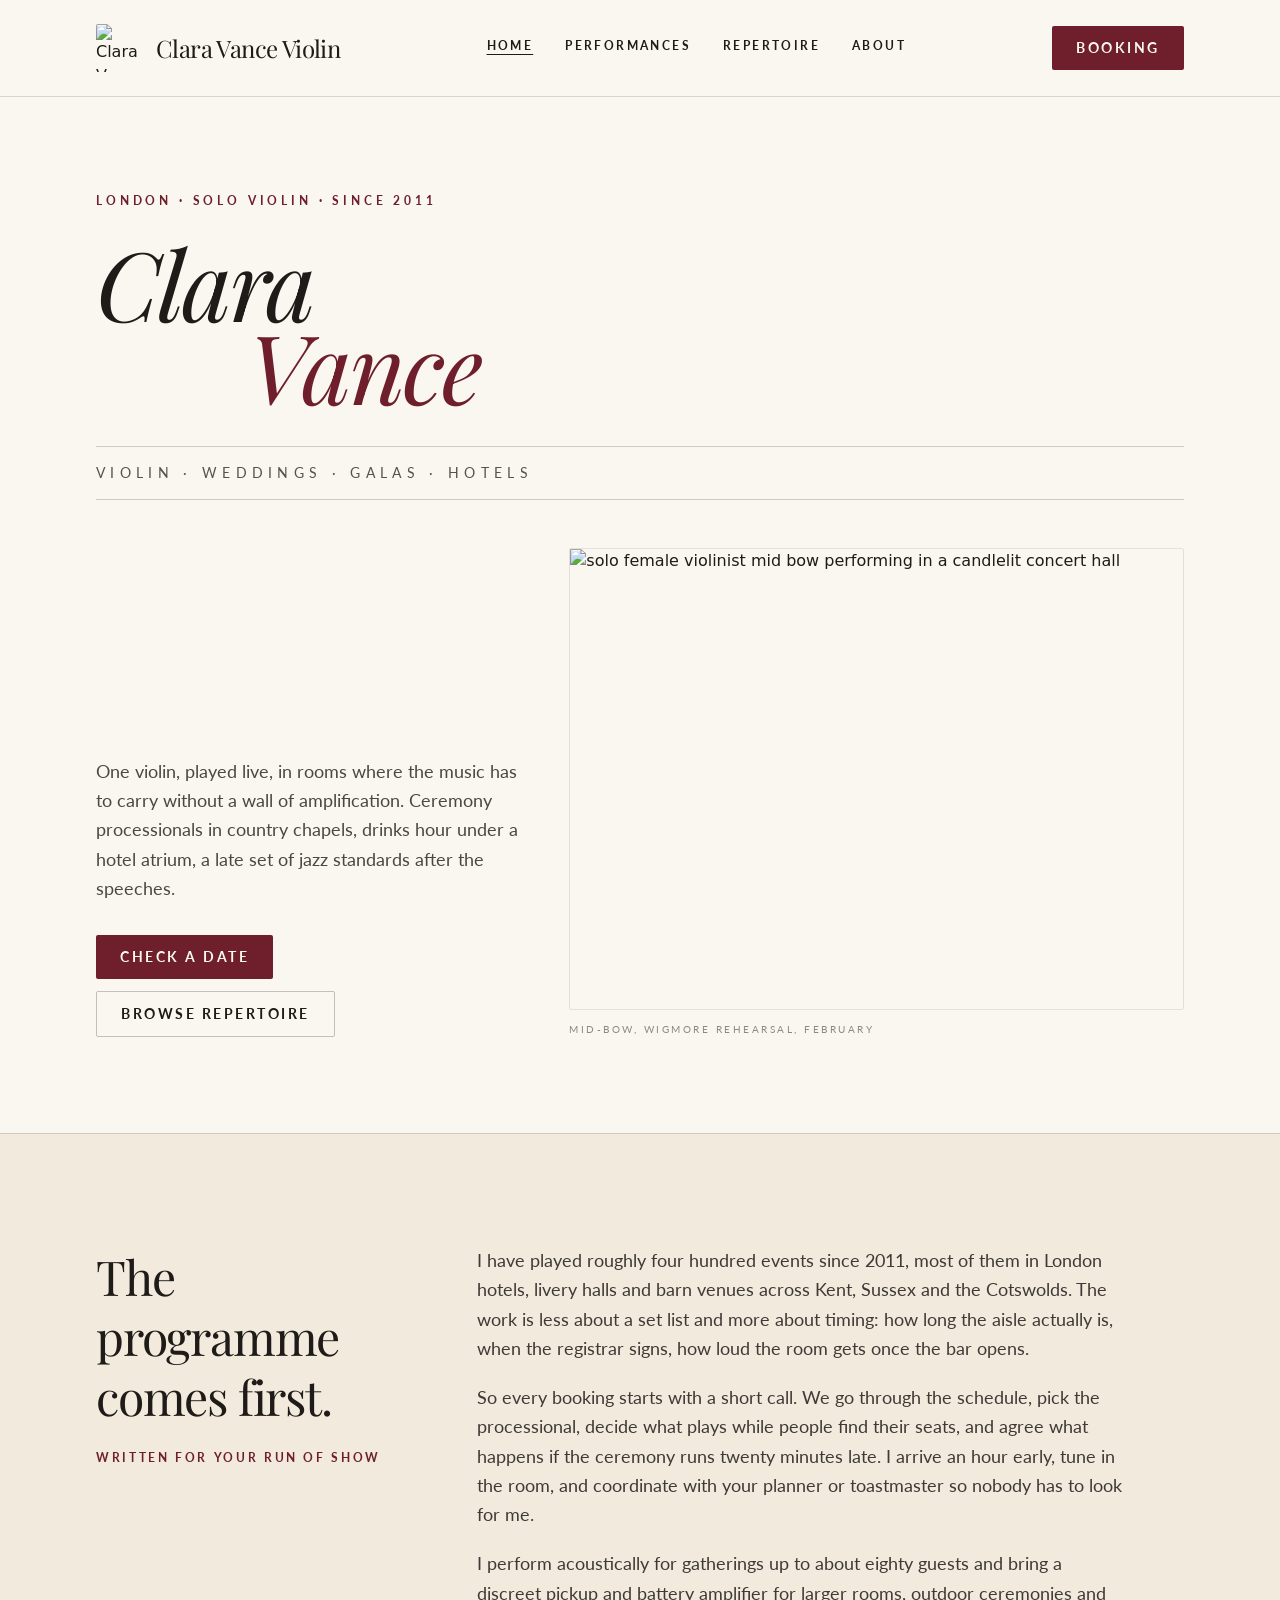
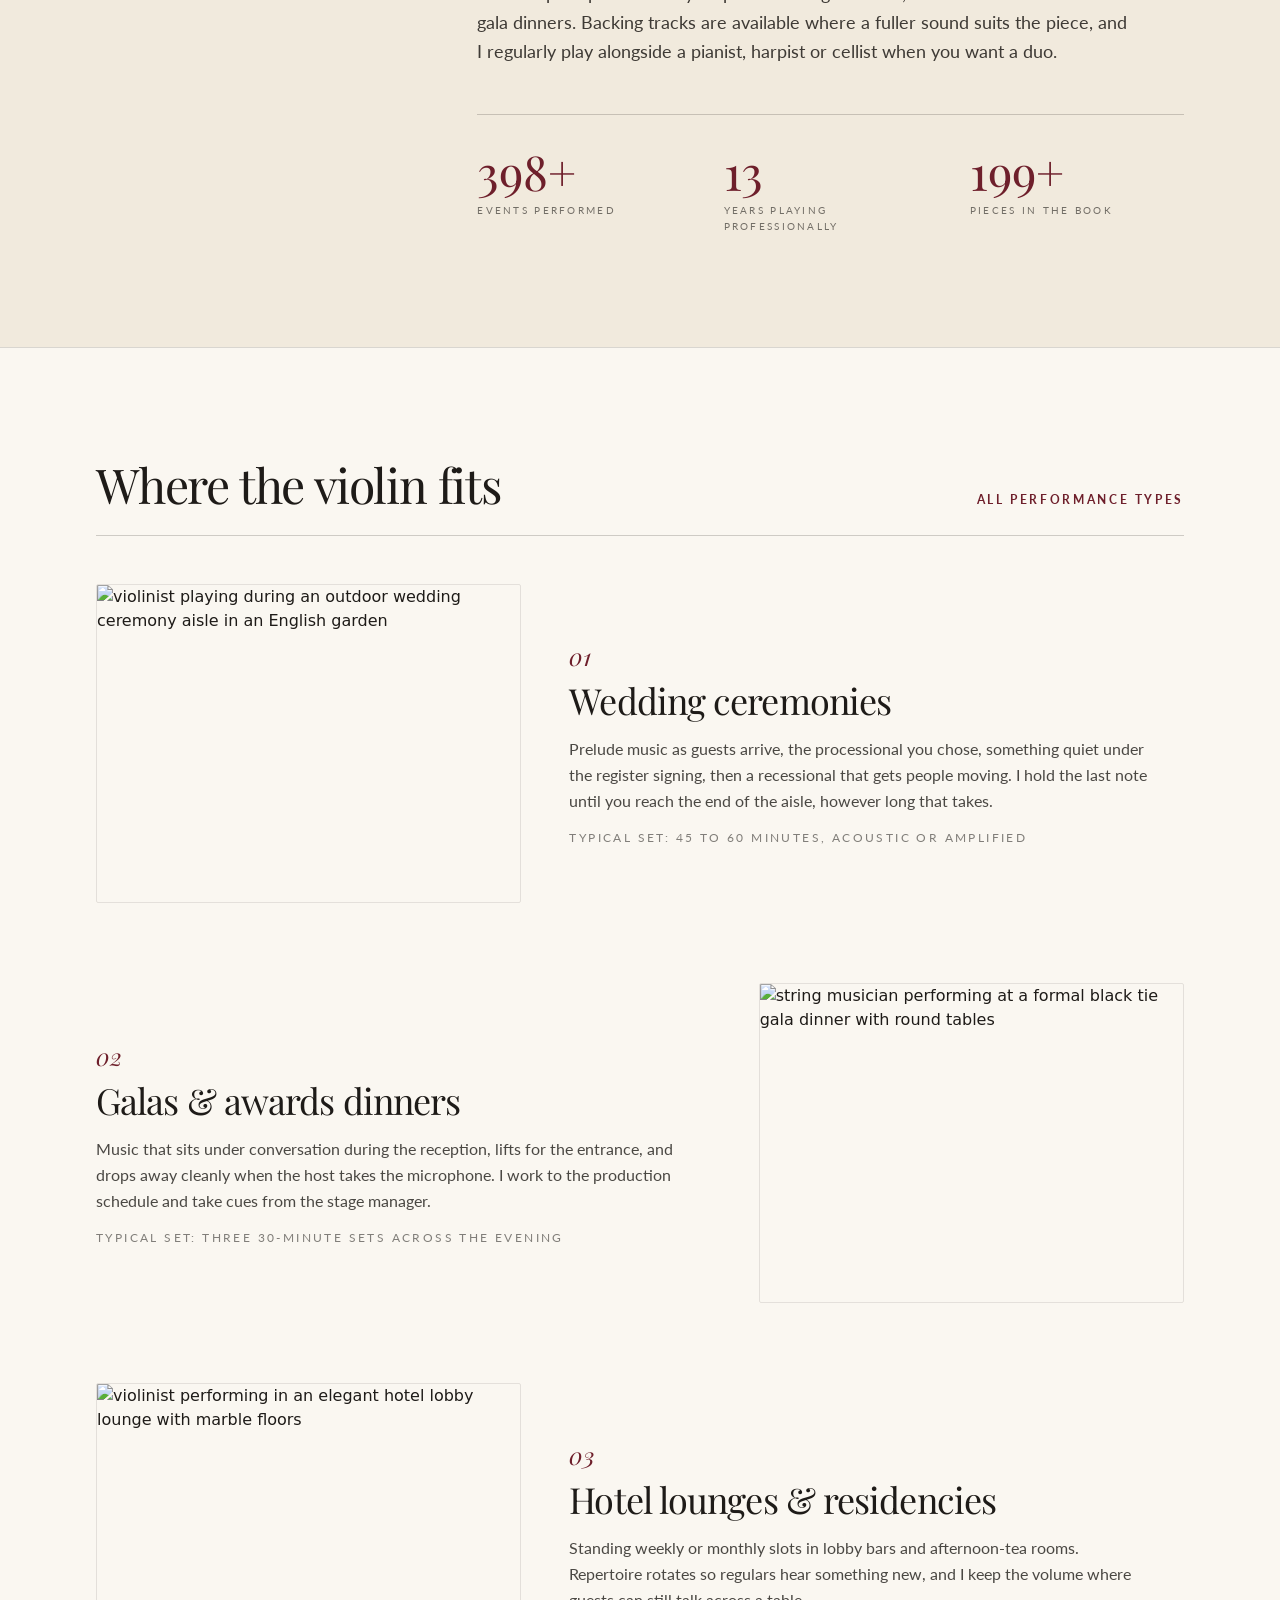
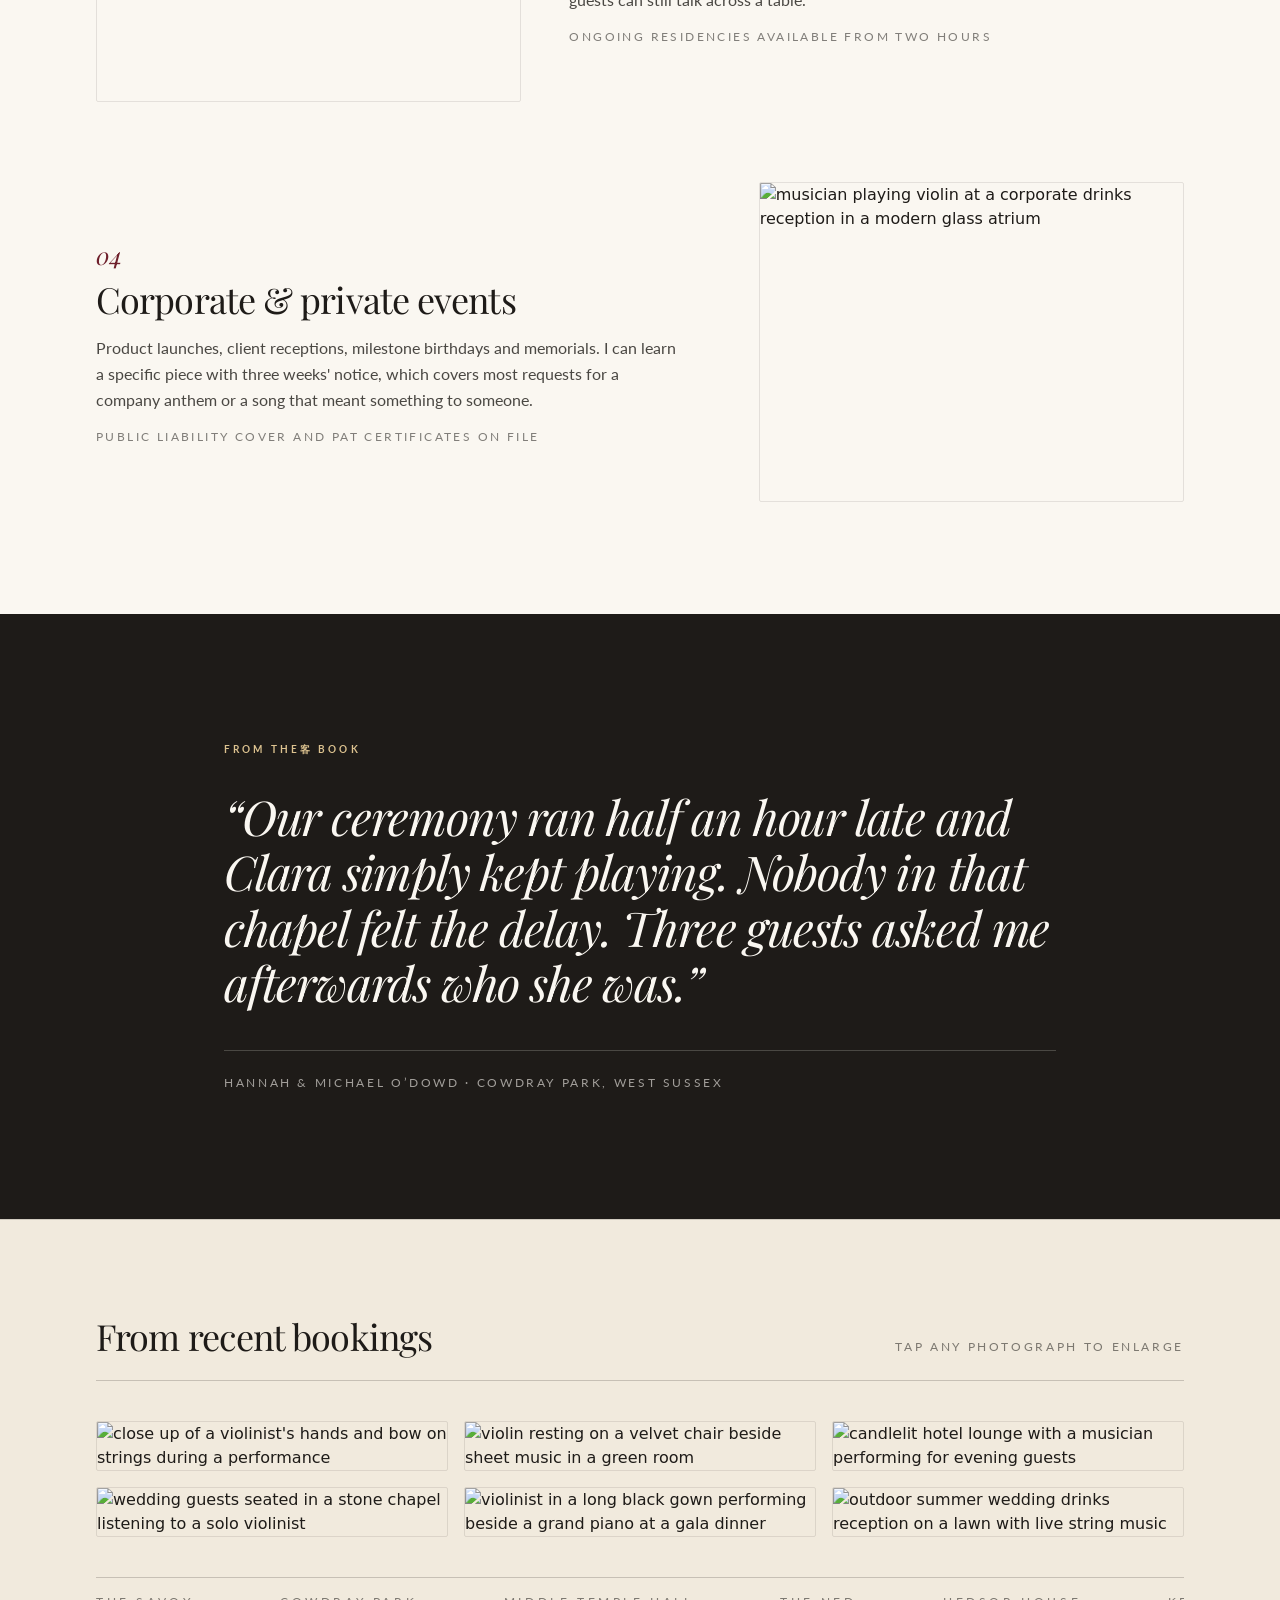
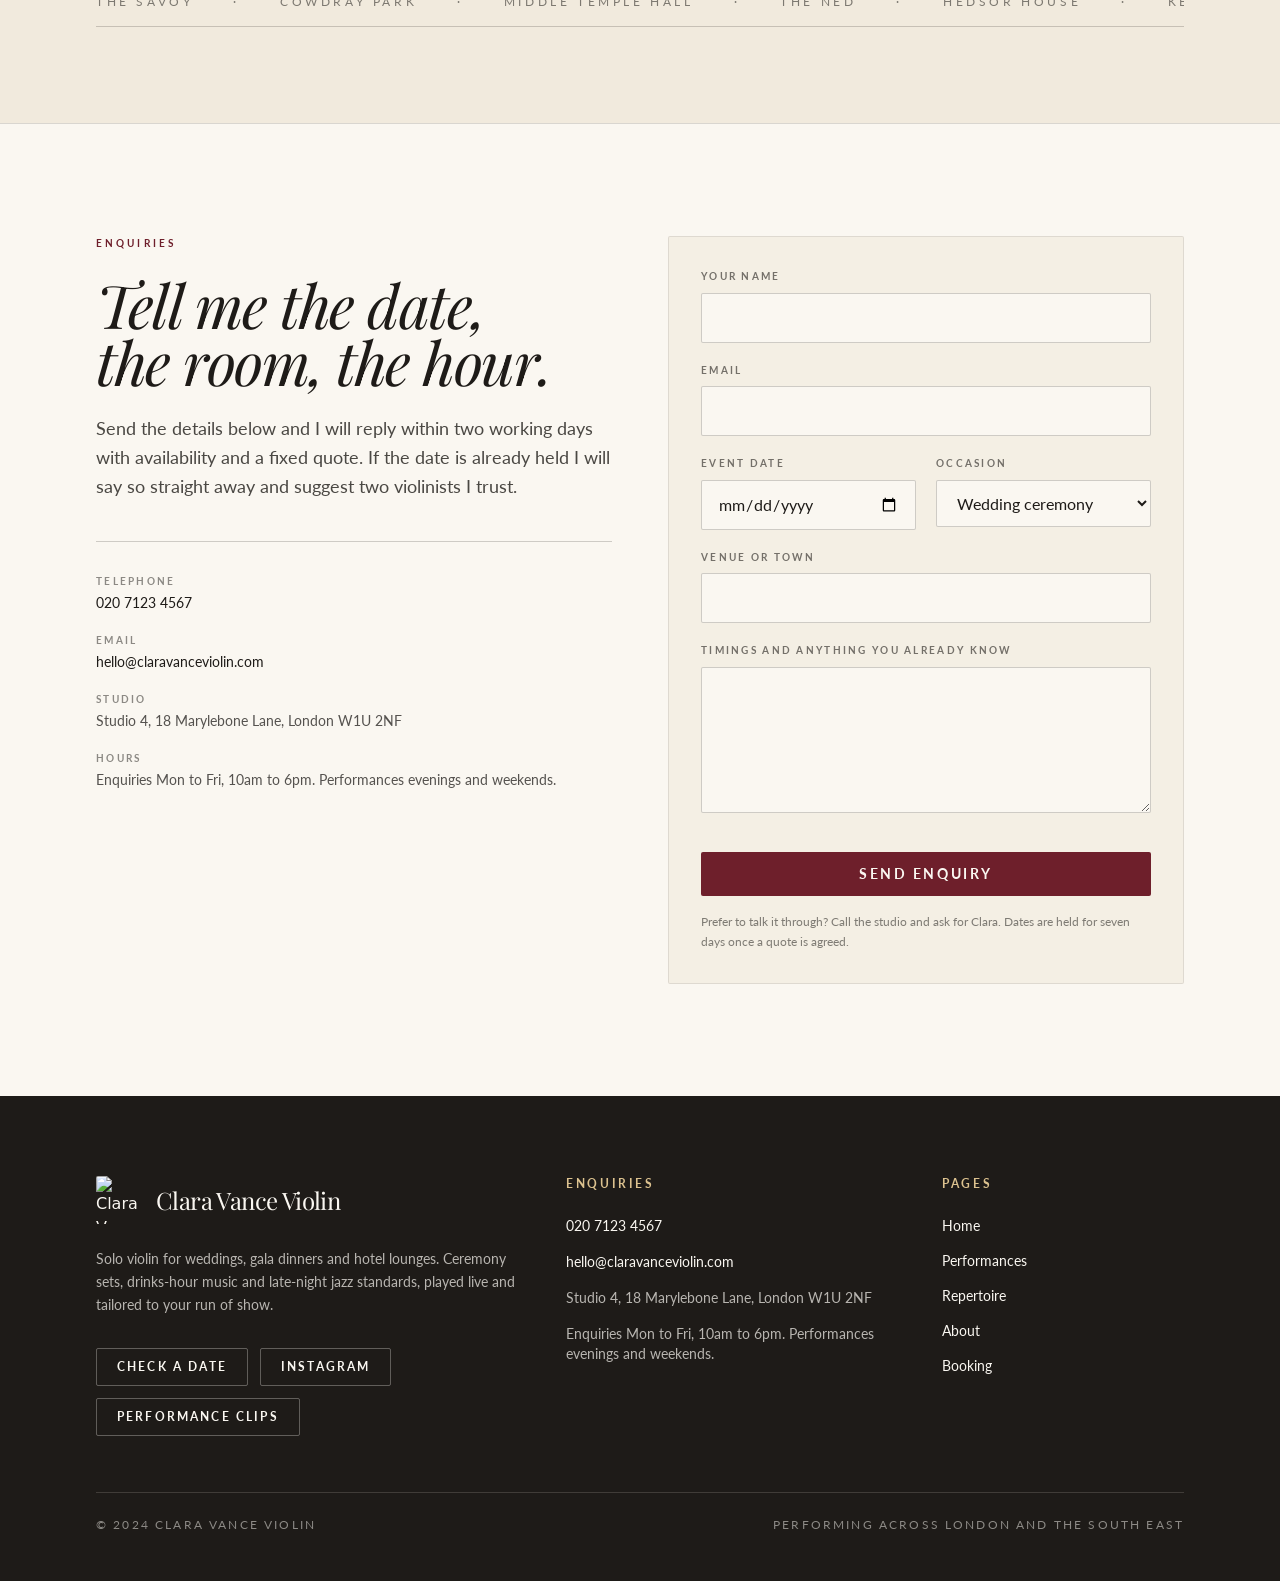
==== index.html @ da0c7bb3 "Initial site generated by Tibly" ====
<!DOCTYPE html>
<html lang="en">
<head>
<meta charset="utf-8">
<meta name="viewport" content="width=device-width, initial-scale=1">
<title>Clara Vance Violin | Solo Violinist for Weddings, Galas & Hotels</title>
<meta name="description" content="Clara Vance is a London-based solo violinist playing wedding ceremonies, gala dinners and hotel lounges. Live classical, film and jazz repertoire, tailored to your run of show.">
<link rel="canonical" href="https://clara-vance-violin-9571.sites.tibly.ai/">
<meta property="og:type" content="website">
<meta property="og:url" content="https://clara-vance-violin-9571.sites.tibly.ai/">
<meta property="og:site_name" content="Clara Vance Violin">
<meta property="og:title" content="Clara Vance Violin | Solo Violinist for Weddings, Galas & Hotels">
<meta property="og:description" content="Clara Vance is a London-based solo violinist playing wedding ceremonies, gala dinners and hotel lounges. Live classical, film and jazz repertoire, tailored to your run of show.">
<meta name="twitter:card" content="summary_large_image">
<script type="application/ld+json" data-tibly-business>{"@context":"https://schema.org","@type":"EntertainmentBusiness","image":"https://br-winter-boat-ajcnusyq.storage.c-3.us-east-2.aws.neon.tech/tibly-site-media/sites/778c7a26-e662-4192-a904-ceca4e2b416d/0bd3ab7cd6248f8b768b9ccfe8e011fa.jpg","name":"Clara Vance Violin","url":"https://clara-vance-violin-9571.sites.tibly.ai/"}</script>
<link rel="preconnect" href="https://fonts.googleapis.com">
<link rel="preconnect" href="https://fonts.gstatic.com" crossorigin>
<link href="https://fonts.googleapis.com/css2?family=Playfair+Display:ital,wght@0,400;0,500;0,700;1,400;1,500&family=Lato:wght@300;400;700;900&display=swap" rel="stylesheet">
<style>details[open] > *:not(summary){animation:tibly-acc .35s ease}@keyframes tibly-acc{from{opacity:0;transform:translateY(-4px)}}</style>
<style>@media (prefers-reduced-motion:no-preference){.tibly-fx{opacity:0;transform:translateY(24px);transition:opacity .7s ease,transform .7s ease}.tibly-fx.tibly-fx-in{opacity:1;transform:none}}</style>
<script>addEventListener('DOMContentLoaded',function(){if(!('IntersectionObserver' in window))return;var io=new IntersectionObserver(function(es){es.forEach(function(en){if(en.isIntersecting){en.target.classList.add('tibly-fx-in');io.unobserve(en.target)}})},{rootMargin:'0px 0px -8% 0px'});document.querySelectorAll('section[data-block] > *').forEach(function(el){var p=getComputedStyle(el).position;if(p==='absolute'||p==='fixed')return;if(el.getBoundingClientRect().top>innerHeight){el.classList.add('tibly-fx');io.observe(el)}})});</script>

<link rel="icon" href="https://br-winter-boat-ajcnusyq.storage.c-3.us-east-2.aws.neon.tech/tibly-site-media/sites/778c7a26-e662-4192-a904-ceca4e2b416d/442e366c1d0c30c032966763adc40802.png">
<style>.tibly-ba{position:relative;overflow:hidden;--ba:50%;cursor:ew-resize;touch-action:pan-y;user-select:none;-webkit-user-select:none}.tibly-ba>img{display:block;width:100%;height:100%;object-fit:cover}.tibly-ba .tibly-ba-before{position:absolute;inset:0;clip-path:inset(0 calc(100% - var(--ba)) 0 0)}.tibly-ba .tibly-ba-before img{display:block;width:100%;height:100%;object-fit:cover}.tibly-ba::after{content:'';position:absolute;top:0;bottom:0;left:var(--ba);width:2px;margin-left:-1px;background:#fff;box-shadow:0 0 6px rgba(0,0,0,.55);pointer-events:none;z-index:1}.tibly-ba::before{content:'';position:absolute;top:50%;left:var(--ba);width:44px;height:44px;transform:translate(-50%,-50%);border-radius:9999px;background:rgba(0,0,0,.75) url("data:image/svg+xml,%3Csvg%20xmlns='http://www.w3.org/2000/svg'%20viewBox='0%200%2024%2024'%20fill='%23fff'%3E%3Cpath%20d='M9%206l-6%206%206%206zM15%206l6%206-6%206z'/%3E%3C/svg%3E") center/22px 22px no-repeat;border:2px solid #fff;box-shadow:0 2px 8px rgba(0,0,0,.4);pointer-events:none;z-index:1}.tibly-ba input[type=range]{position:absolute;inset:0;width:100%;height:100%;margin:0;opacity:0;pointer-events:none;-webkit-appearance:none;appearance:none;z-index:2}[data-lightbox]{cursor:zoom-in}.tibly-lb{position:fixed;inset:0;z-index:9999;background:rgba(0,0,0,.92);display:flex;align-items:center;justify-content:center;cursor:zoom-out;padding:24px}.tibly-lb img{max-width:100%;max-height:100%;object-fit:contain}</style>
<script>document.addEventListener('input',function(e){var t=e.target;if(!t||t.type!=='range')return;var c=t.closest&&t.closest('.tibly-ba');if(c)c.style.setProperty('--ba',t.value+'%')});document.addEventListener('pointerdown',function(e){var c=e.target.closest&&e.target.closest('.tibly-ba');if(!c||e.button>0)return;e.preventDefault();var inp=c.querySelector('input[type=range]');var set=function(x){var r=c.getBoundingClientRect();if(!r.width)return;var p=Math.max(0,Math.min(100,(x-r.left)*100/r.width));c.style.setProperty('--ba',p+'%');if(inp)inp.value=Math.round(p)};set(e.clientX);var mv=function(ev){set(ev.clientX)};var up=function(){document.removeEventListener('pointermove',mv);document.removeEventListener('pointerup',up);document.removeEventListener('pointercancel',up)};document.addEventListener('pointermove',mv);document.addEventListener('pointerup',up);document.addEventListener('pointercancel',up)});document.addEventListener('click',function(e){var im=e.target.closest&&e.target.closest('[data-lightbox]');if(!im||!(im.currentSrc||im.src))return;e.preventDefault();var o=document.createElement('div');o.className='tibly-lb';var big=document.createElement('img');big.src=im.currentSrc||im.src;big.alt=im.alt||'';o.appendChild(big);o.addEventListener('click',function(){o.remove()});document.addEventListener('keydown',function esc(ev){if(ev.key==='Escape'){o.remove();document.removeEventListener('keydown',esc)}});document.body.appendChild(o)});document.addEventListener('click',function(e){var x=e.target.closest&&e.target.closest('[data-announce-close]');if(!x)return;var b=x.closest('[data-announce]');if(b){b.style.display='none';try{sessionStorage.setItem('tibly-announce','1')}catch(_){}}});addEventListener('DOMContentLoaded',function(){try{if(sessionStorage.getItem('tibly-announce')==='1'){var b=document.querySelector('[data-announce]');if(b)b.style.display='none'}}catch(_){}if('IntersectionObserver' in window&&!matchMedia('(prefers-reduced-motion:reduce)').matches){var els=document.querySelectorAll('[data-count]');if(els.length){var io=new IntersectionObserver(function(es){es.forEach(function(en){if(!en.isIntersecting)return;io.unobserve(en.target);var el=en.target,s=el.textContent||'',m=s.match(/[\d,]*\d(?:\.\d+)?/);if(!m)return;var raw=m[0],num=parseFloat(raw.replace(/,/g,''));if(!isFinite(num))return;if(!el.getAttribute('data-count'))el.setAttribute('data-count',s);var pre=s.slice(0,m.index),post=s.slice(m.index+raw.length),grp=raw.indexOf(',')>=0,dec=(raw.split('.')[1]||'').length,t0=performance.now();requestAnimationFrame(function tick(now){var p=Math.min((now-t0)/1400,1);p=1-Math.pow(1-p,3);var v=(num*p).toFixed(dec);if(grp)v=Number(v).toLocaleString('en-US',{minimumFractionDigits:dec});el.textContent=pre+v+post;if(p<1)requestAnimationFrame(tick)})})},{rootMargin:'0px 0px -10% 0px'});els.forEach(function(el){io.observe(el)})}}var badge=document.querySelector('[data-tibly-open]');if(badge){var src=document.querySelector('[data-tibly-field="hours"]');var txt=(src&&src.textContent||'').toLowerCase();var days=['sun','mon','tue','wed','thu','fri','sat'];var toMin=function(h,mm,ap){h=+h;mm=+(mm||0);if(ap==='pm'&&h!==12)h+=12;if(ap==='am'&&h===12)h=0;return h*60+mm};var spans=[];var re=/(sun|mon|tue|wed|thu|fri|sat|daily|every ?day)[a-z]*\s*(?:[-\u2013\u2014]\s*(sun|mon|tue|wed|thu|fri|sat)[a-z]*)?\s*:?\s*(\d{1,2})(?::(\d{2}))?\s*(am|pm)?\s*[-\u2013\u2014]\s*(\d{1,2})(?::(\d{2}))?\s*(am|pm)?/g,mm;while((mm=re.exec(txt))){var d1=mm[1].slice(0,3),d2=mm[2],ap1=mm[5]||(mm[8]==='pm'&&+mm[3]<=+mm[6]?'am':mm[8]),o=toMin(mm[3],mm[4],ap1),c=toMin(mm[6],mm[7],mm[8]);var from=d1==='dai'||d1==='eve'?0:days.indexOf(d1),to=d2?days.indexOf(d2.slice(0,3)):(d1==='dai'||d1==='eve'?6:from);if(from<0)continue;for(var d=from;;d=(d+1)%7){spans.push([d,o,c]);if(d===to)break}}if(spans.length){var now=new Date(),cur=now.getDay(),min=now.getHours()*60+now.getMinutes();var open=spans.some(function(s){return s[0]===cur&&min>=s[1]&&min<s[2]});badge.textContent=open?(badge.getAttribute('data-open-text')||'Open now'):(badge.getAttribute('data-closed-text')||'Closed now');badge.setAttribute('data-state',open?'open':'closed');badge.hidden=false}}});</script>
<style>header a[aria-current="page"]:not(:has(img,svg)){text-decoration:underline;text-underline-offset:4px;text-decoration-thickness:1px}</style>
<style>#nav-open~[class*="peer-checked:"][class*="fixed"]{min-height:100vh;min-height:100dvh}@media (prefers-reduced-motion:no-preference){label[for="nav-open"] span{transition:transform .3s ease,opacity .2s ease}header:has(#nav-open:checked) label[for="nav-open"]:not([aria-label="Close" i]) span:not(:has(span)):nth-of-type(1){transform:translateY(8px) rotate(45deg)}header:has(#nav-open:checked) label[for="nav-open"]:not([aria-label="Close" i]) span:not(:has(span)):nth-of-type(2){opacity:0}header:has(#nav-open:checked) label[for="nav-open"]:not([aria-label="Close" i]) span:not(:has(span)):nth-of-type(3){transform:translateY(-8px) rotate(-45deg)}#nav-open:checked~[class*="peer-checked:"]{animation:tibly-nav-in .25s ease}#nav-open:checked~[class*="peer-checked:"] label[for="nav-open"]{display:inline-block;animation:tibly-x-in .35s ease}@keyframes tibly-nav-in{from{opacity:0;transform:translateY(10px)}}@keyframes tibly-x-in{from{opacity:0;transform:rotate(-90deg) scale(.6)}}}</style>
<link rel="stylesheet" href="/styles.css?v=04a5b205">
</head>
<body>
<!-- block:header -->
<header class="w-full bg-surface text-ink border-b border-ink/15">
  <div class="mx-auto w-full max-w-6xl px-5 sm:px-8">
    <input type="checkbox" id="nav-open" class="peer sr-only">

    <div class="flex items-center justify-between gap-4 py-4 md:py-6">
      <a href="/" class="flex items-center gap-3 group" aria-current="page">
        <img data-tibly-logo src="https://br-winter-boat-ajcnusyq.storage.c-3.us-east-2.aws.neon.tech/tibly-site-media/sites/778c7a26-e662-4192-a904-ceca4e2b416d/0bd3ab7cd6248f8b768b9ccfe8e011fa.jpg"
             alt="Clara Vance Violin" class="h-10 w-10 md:h-12 md:w-12 rounded-sm object-cover">
        <span class="font-display text-lg md:text-2xl tracking-tight leading-none transition-colors duration-300 group-hover:text-brand-600" data-tibly-field="business-name">Clara Vance Violin</span>
      </a>

      <nav class="hidden md:flex items-center gap-8 font-body text-xs font-bold uppercase tracking-[0.2em]">
        <a href="/" class="border-b border-transparent pb-1 transition-colors duration-300 hover:border-brand-600 hover:text-brand-600" aria-current="page">Home</a>
        <a href="/performances" class="border-b border-transparent pb-1 transition-colors duration-300 hover:border-brand-600 hover:text-brand-600">Performances</a>
        <a href="/repertoire" class="border-b border-transparent pb-1 transition-colors duration-300 hover:border-brand-600 hover:text-brand-600">Repertoire</a>
        <a href="/about" class="border-b border-transparent pb-1 transition-colors duration-300 hover:border-brand-600 hover:text-brand-600">About</a>
      </nav>

      <a href="/booking" class="btn hidden md:inline-flex">Booking</a>

      <label for="nav-open" class="md:hidden cursor-pointer p-2 -mr-2" aria-label="Menu">
        <span class="block h-px w-7 bg-ink"></span>
        <span class="block h-px w-7 bg-ink mt-2"></span>
        <span class="block h-px w-7 bg-ink mt-2"></span>
      </label>
    </div>

    <div class="hidden peer-checked:flex md:hidden fixed inset-0 z-50 flex-col bg-surface">
      <div class="flex items-center justify-between px-5 py-4 border-b border-ink/15">
        <span class="flex items-center gap-3">
          <img src="https://br-winter-boat-ajcnusyq.storage.c-3.us-east-2.aws.neon.tech/tibly-site-media/sites/778c7a26-e662-4192-a904-ceca4e2b416d/0bd3ab7cd6248f8b768b9ccfe8e011fa.jpg"
               alt="Clara Vance Violin" class="h-10 w-10 rounded-sm object-cover">
          <span class="font-display text-lg tracking-tight">Clara Vance Violin</span>
        </span>
        <label for="nav-open" aria-label="Close" class="cursor-pointer p-2 -mr-2 font-display text-3xl leading-none">&times;</label>
      </div>

      <nav class="flex flex-col gap-6 px-5 py-10 font-display text-3xl">
        <a href="/" class="transition-colors duration-300 hover:text-brand-600" aria-current="page">Home</a>
        <a href="/performances" class="transition-colors duration-300 hover:text-brand-600">Performances</a>
        <a href="/repertoire" class="transition-colors duration-300 hover:text-brand-600">Repertoire</a>
        <a href="/about" class="transition-colors duration-300 hover:text-brand-600">About</a>
        <a href="/booking" class="transition-colors duration-300 hover:text-brand-600">Booking</a>
      </nav>

      <div class="mt-auto border-t border-ink/15 px-5 py-6">
        <a href="/booking" class="btn w-full">Check a date</a>
      </div>
    </div>
  </div>
</header>
<!-- /block:header -->
<!-- block:statement-hero -->
<section class="bg-surface text-ink" data-block="statement-hero">
  <div class="mx-auto w-full max-w-6xl px-5 sm:px-8 pt-14 pb-16 md:pt-24 md:pb-24">
    <p class="font-body text-[0.65rem] sm:text-xs font-bold uppercase tracking-[0.32em] text-brand-600">London &middot; Solo Violin &middot; Since 2011</p>

    <h1 class="mt-8 font-display italic font-normal leading-[0.86] tracking-tight text-4xl sm:text-6xl md:text-7xl lg:text-8xl">
      <span class="block">Clara</span>
      <span class="block pl-[8%] sm:pl-[14%] text-brand-600">Vance</span>
    </h1>

    <div class="mt-10 border-t border-b border-ink/20 py-4">
      <p class="font-body text-[0.7rem] sm:text-sm uppercase tracking-[0.28em] sm:tracking-[0.38em] text-ink/75">
        Violin &middot; Weddings &middot; Galas &middot; Hotels
      </p>
    </div>

    <div class="mt-12 grid grid-cols-1 gap-10 md:grid-cols-12 md:gap-12 md:items-end">
      <div class="md:col-span-5">
        <p class="max-w-prose font-body text-base sm:text-lg leading-relaxed text-ink/80">
          One violin, played live, in rooms where the music has to carry without a wall of amplification. Ceremony processionals in country chapels, drinks hour under a hotel atrium, a late set of jazz standards after the speeches.
        </p>
        <div class="mt-8 flex flex-col gap-3 sm:flex-row sm:flex-wrap">
          <a href="/booking" class="btn">Check a date</a>
          <a href="/repertoire" class="btn-secondary">Browse repertoire</a>
        </div>
      </div>

      <div class="md:col-span-7">
        <div class="overflow-hidden rounded-sm border border-ink/10">
          <img loading="lazy" src="https://images.pexels.com/photos/4898305/pexels-photo-4898305.jpeg?auto=compress&cs=tinysrgb&h=650&w=940" alt="solo female violinist mid bow performing in a candlelit concert hall" class="h-full w-full object-cover aspect-[4/5] sm:aspect-[3/2] md:aspect-[4/3] animate-kenburns">
        </div>
        <p class="mt-3 font-body text-[0.65rem] uppercase tracking-[0.24em] text-ink/50">Mid-bow, Wigmore rehearsal, February</p>
      </div>
    </div>
  </div>
</section>
<!-- /block:statement-hero -->
<!-- block:longform-intro -->
<section class="bg-surface-2 text-ink border-t border-ink/15" data-block="longform-intro">
  <div class="mx-auto w-full max-w-6xl px-5 sm:px-8 py-16 md:py-28">
    <div class="grid grid-cols-1 gap-10 md:grid-cols-12 md:gap-14">
      <div class="md:col-span-4">
        <h2 class="font-display text-3xl sm:text-4xl md:text-5xl leading-tight tracking-tight">
          The programme<br class="hidden sm:block"> comes first.
        </h2>
        <p class="mt-6 font-body text-xs font-bold uppercase tracking-[0.22em] text-brand-600">Written for your run of show</p>
      </div>

      <div class="md:col-span-8">
        <div class="max-w-prose font-body text-base sm:text-lg leading-relaxed text-ink/85 space-y-5">
          <p>
            I have played roughly four hundred events since 2011, most of them in London hotels, livery halls and barn venues across Kent, Sussex and the Cotswolds. The work is less about a set list and more about timing: how long the aisle actually is, when the registrar signs, how loud the room gets once the bar opens.
          </p>
          <p>
            So every booking starts with a short call. We go through the schedule, pick the processional, decide what plays while people find their seats, and agree what happens if the ceremony runs twenty minutes late. I arrive an hour early, tune in the room, and coordinate with your planner or toastmaster so nobody has to look for me.
          </p>
          <p>
            I perform acoustically for gatherings up to about eighty guests and bring a discreet pickup and battery amplifier for larger rooms, outdoor ceremonies and gala dinners. Backing tracks are available where a fuller sound suits the piece, and I regularly play alongside a pianist, harpist or cellist when you want a duo.
          </p>
        </div>

        <dl class="mt-12 grid grid-cols-2 gap-8 border-t border-ink/20 pt-8 sm:grid-cols-3">
          <div>
            <dt class="font-display text-4xl sm:text-5xl text-brand-600"><span data-count>400+</span></dt>
            <dd class="mt-2 font-body text-[0.65rem] uppercase tracking-[0.22em] text-ink/60">Events performed</dd>
          </div>
          <div>
            <dt class="font-display text-4xl sm:text-5xl text-brand-600"><span data-count>13</span></dt>
            <dd class="mt-2 font-body text-[0.65rem] uppercase tracking-[0.22em] text-ink/60">Years playing professionally</dd>
          </div>
          <div class="col-span-2 sm:col-span-1">
            <dt class="font-display text-4xl sm:text-5xl text-brand-600"><span data-count>200+</span></dt>
            <dd class="mt-2 font-body text-[0.65rem] uppercase tracking-[0.22em] text-ink/60">Pieces in the book</dd>
          </div>
        </dl>
      </div>
    </div>
  </div>
</section>
<!-- /block:longform-intro -->
<!-- block:feature-rows -->
<section class="bg-surface text-ink border-t border-ink/15" data-block="feature-rows">
  <div class="mx-auto w-full max-w-6xl px-5 sm:px-8 py-16 md:py-28">
    <div class="flex flex-col gap-3 sm:flex-row sm:items-baseline sm:justify-between border-b border-ink/20 pb-6">
      <h2 class="font-display text-3xl sm:text-4xl md:text-5xl tracking-tight">Where the violin fits</h2>
      <a href="/performances" class="font-body text-xs font-bold uppercase tracking-[0.22em] text-brand-600 border-b border-transparent pb-0.5 transition-colors duration-300 hover:border-brand-600">All performance types</a>
    </div>

    <div class="mt-12 space-y-14 md:space-y-20">

      <article class="group grid grid-cols-1 gap-6 md:grid-cols-12 md:gap-12 md:items-center">
        <div class="md:col-span-5">
          <div class="overflow-hidden rounded-sm border border-ink/10">
            <img loading="lazy" src="https://images.pexels.com/photos/32799702/pexels-photo-32799702.jpeg?auto=compress&cs=tinysrgb&h=650&w=940" alt="violinist playing during an outdoor wedding ceremony aisle in an English garden" class="w-full aspect-[4/3] object-cover transition-transform duration-500 group-hover:scale-105">
          </div>
        </div>
        <div class="md:col-span-7">
          <p class="font-display italic text-brand-600 text-2xl">01</p>
          <h3 class="mt-2 font-display text-2xl sm:text-3xl md:text-4xl tracking-tight">Wedding ceremonies</h3>
          <p class="mt-4 max-w-prose font-body leading-relaxed text-ink/80">
            Prelude music as guests arrive, the processional you chose, something quiet under the register signing, then a recessional that gets people moving. I hold the last note until you reach the end of the aisle, however long that takes.
          </p>
          <p class="mt-4 font-body text-xs uppercase tracking-[0.2em] text-ink/55">Typical set: 45 to 60 minutes, acoustic or amplified</p>
        </div>
      </article>

      <article class="group grid grid-cols-1 gap-6 md:grid-cols-12 md:gap-12 md:items-center">
        <div class="md:col-span-5 md:order-2">
          <div class="overflow-hidden rounded-sm border border-ink/10">
            <img loading="lazy" src="https://images.pexels.com/photos/348517/pexels-photo-348517.jpeg?auto=compress&cs=tinysrgb&h=650&w=940" alt="string musician performing at a formal black tie gala dinner with round tables" class="w-full aspect-[4/3] object-cover transition-transform duration-500 group-hover:scale-105">
          </div>
        </div>
        <div class="md:col-span-7 md:order-1">
          <p class="font-display italic text-brand-600 text-2xl">02</p>
          <h3 class="mt-2 font-display text-2xl sm:text-3xl md:text-4xl tracking-tight">Galas &amp; awards dinners</h3>
          <p class="mt-4 max-w-prose font-body leading-relaxed text-ink/80">
            Music that sits under conversation during the reception, lifts for the entrance, and drops away cleanly when the host takes the microphone. I work to the production schedule and take cues from the stage manager.
          </p>
          <p class="mt-4 font-body text-xs uppercase tracking-[0.2em] text-ink/55">Typical set: three 30-minute sets across the evening</p>
        </div>
      </article>

      <article class="group grid grid-cols-1 gap-6 md:grid-cols-12 md:gap-12 md:items-center">
        <div class="md:col-span-5">
          <div class="overflow-hidden rounded-sm border border-ink/10">
            <img loading="lazy" src="https://images.pexels.com/photos/5288134/pexels-photo-5288134.jpeg?auto=compress&cs=tinysrgb&h=650&w=940" alt="violinist performing in an elegant hotel lobby lounge with marble floors" class="w-full aspect-[4/3] object-cover transition-transform duration-500 group-hover:scale-105">
          </div>
        </div>
        <div class="md:col-span-7">
          <p class="font-display italic text-brand-600 text-2xl">03</p>
          <h3 class="mt-2 font-display text-2xl sm:text-3xl md:text-4xl tracking-tight">Hotel lounges &amp; residencies</h3>
          <p class="mt-4 max-w-prose font-body leading-relaxed text-ink/80">
            Standing weekly or monthly slots in lobby bars and afternoon-tea rooms. Repertoire rotates so regulars hear something new, and I keep the volume where guests can still talk across a table.
          </p>
          <p class="mt-4 font-body text-xs uppercase tracking-[0.2em] text-ink/55">Ongoing residencies available from two hours</p>
        </div>
      </article>

      <article class="group grid grid-cols-1 gap-6 md:grid-cols-12 md:gap-12 md:items-center">
        <div class="md:col-span-5 md:order-2">
          <div class="overflow-hidden rounded-sm border border-ink/10">
            <img loading="lazy" src="https://images.pexels.com/photos/32543373/pexels-photo-32543373.jpeg?auto=compress&cs=tinysrgb&h=650&w=940" alt="musician playing violin at a corporate drinks reception in a modern glass atrium" class="w-full aspect-[4/3] object-cover transition-transform duration-500 group-hover:scale-105">
          </div>
        </div>
        <div class="md:col-span-7 md:order-1">
          <p class="font-display italic text-brand-600 text-2xl">04</p>
          <h3 class="mt-2 font-display text-2xl sm:text-3xl md:text-4xl tracking-tight">Corporate &amp; private events</h3>
          <p class="mt-4 max-w-prose font-body leading-relaxed text-ink/80">
            Product launches, client receptions, milestone birthdays and memorials. I can learn a specific piece with three weeks' notice, which covers most requests for a company anthem or a song that meant something to someone.
          </p>
          <p class="mt-4 font-body text-xs uppercase tracking-[0.2em] text-ink/55">Public liability cover and PAT certificates on file</p>
        </div>
      </article>

    </div>
  </div>
</section>
<!-- /block:feature-rows -->
<!-- block:pull-quote -->
<section class="bg-ink text-surface" data-block="pull-quote">
  <div class="mx-auto w-full max-w-4xl px-5 sm:px-8 py-20 md:py-32">
    <p class="font-body text-[0.65rem] font-bold uppercase tracking-[0.3em] text-accent-300">From the客 book</p>
    <blockquote class="mt-8 font-display italic text-2xl sm:text-4xl md:text-5xl leading-[1.15] tracking-tight">
      &ldquo;Our ceremony ran half an hour late and Clara simply kept playing. Nobody in that chapel felt the delay. Three guests asked me afterwards who she was.&rdquo;
    </blockquote>
    <footer class="mt-10 border-t border-surface/20 pt-6 font-body text-xs uppercase tracking-[0.22em] text-surface/60">
      Hannah &amp; Michael O&rsquo;Dowd &middot; Cowdray Park, West Sussex
    </footer>
  </div>
</section>
<!-- /block:pull-quote -->
<!-- block:gallery-strip -->
<section class="bg-surface-2 text-ink border-t border-ink/15" data-block="gallery-strip">
  <div class="mx-auto w-full max-w-6xl px-5 sm:px-8 py-16 md:py-24">
    <div class="flex flex-col gap-3 sm:flex-row sm:items-baseline sm:justify-between border-b border-ink/20 pb-6">
      <h2 class="font-display text-3xl sm:text-4xl tracking-tight">From recent bookings</h2>
      <p class="font-body text-xs uppercase tracking-[0.22em] text-ink/55">Tap any photograph to enlarge</p>
    </div>

    <div class="mt-10 columns-2 md:columns-3 gap-4">
      <figure class="break-inside-avoid mb-4 overflow-hidden rounded-sm border border-ink/10">
        <img loading="lazy" data-lightbox src="https://images.pexels.com/photos/8471819/pexels-photo-8471819.jpeg?auto=compress&cs=tinysrgb&h=650&w=940" alt="close up of a violinist's hands and bow on strings during a performance" class="w-full h-auto object-cover">
      </figure>
      <figure class="break-inside-avoid mb-4 overflow-hidden rounded-sm border border-ink/10">
        <img loading="lazy" data-lightbox src="https://images.pexels.com/photos/5824058/pexels-photo-5824058.jpeg?auto=compress&cs=tinysrgb&h=650&w=940" alt="wedding guests seated in a stone chapel listening to a solo violinist" class="w-full h-auto object-cover">
      </figure>
      <figure class="break-inside-avoid mb-4 overflow-hidden rounded-sm border border-ink/10">
        <img loading="lazy" data-lightbox src="https://images.pexels.com/photos/6671624/pexels-photo-6671624.jpeg?auto=compress&cs=tinysrgb&h=650&w=940" alt="violin resting on a velvet chair beside sheet music in a green room" class="w-full h-auto object-cover">
      </figure>
      <figure class="break-inside-avoid mb-4 overflow-hidden rounded-sm border border-ink/10">
        <img loading="lazy" data-lightbox src="https://images.pexels.com/photos/3042512/pexels-photo-3042512.jpeg?auto=compress&cs=tinysrgb&h=650&w=940" alt="violinist in a long black gown performing beside a grand piano at a gala dinner" class="w-full h-auto object-cover">
      </figure>
      <figure class="break-inside-avoid mb-4 overflow-hidden rounded-sm border border-ink/10">
        <img loading="lazy" data-lightbox src="https://images.pexels.com/photos/348517/pexels-photo-348517.jpeg?auto=compress&cs=tinysrgb&h=650&w=940" alt="candlelit hotel lounge with a musician performing for evening guests" class="w-full h-auto object-cover">
      </figure>
      <figure class="break-inside-avoid mb-4 overflow-hidden rounded-sm border border-ink/10">
        <img loading="lazy" data-lightbox src="https://images.pexels.com/photos/26312457/pexels-photo-26312457.jpeg?auto=compress&cs=tinysrgb&h=650&w=940" alt="outdoor summer wedding drinks reception on a lawn with live string music" class="w-full h-auto object-cover">
      </figure>
    </div>

    <div class="mt-6 overflow-hidden border-t border-b border-ink/20 py-4">
      <div class="flex w-max animate-marquee font-body text-[0.65rem] sm:text-xs uppercase tracking-[0.3em] text-ink/55">
        <span class="pr-10">The Savoy</span><span class="pr-10">&middot;</span><span class="pr-10">Cowdray Park</span><span class="pr-10">&middot;</span><span class="pr-10">Middle Temple Hall</span><span class="pr-10">&middot;</span><span class="pr-10">The Ned</span><span class="pr-10">&middot;</span><span class="pr-10">Hedsor House</span><span class="pr-10">&middot;</span><span class="pr-10">Kew Gardens</span><span class="pr-10">&middot;</span>
        <span class="pr-10">The Savoy</span><span class="pr-10">&middot;</span><span class="pr-10">Cowdray Park</span><span class="pr-10">&middot;</span><span class="pr-10">Middle Temple Hall</span><span class="pr-10">&middot;</span><span class="pr-10">The Ned</span><span class="pr-10">&middot;</span><span class="pr-10">Hedsor House</span><span class="pr-10">&middot;</span><span class="pr-10">Kew Gardens</span><span class="pr-10">&middot;</span>
      </div>
    </div>
  </div>
</section>
<!-- /block:gallery-strip -->
<!-- block:editorial-cta -->
<section class="bg-surface text-ink border-t border-ink/15" data-block="editorial-cta">
  <div class="mx-auto w-full max-w-6xl px-5 sm:px-8 py-16 md:py-28">
    <div class="grid grid-cols-1 gap-12 md:grid-cols-12 md:gap-14">

      <div class="md:col-span-6">
        <p class="font-body text-[0.65rem] font-bold uppercase tracking-[0.3em] text-brand-600">Enquiries</p>
        <h2 class="mt-6 font-display italic text-4xl sm:text-5xl md:text-6xl leading-[0.95] tracking-tight">
          Tell me the date,<br>the room, the hour.
        </h2>
        <p class="mt-6 max-w-prose font-body text-base sm:text-lg leading-relaxed text-ink/80">
          Send the details below and I will reply within two working days with availability and a fixed quote. If the date is already held I will say so straight away and suggest two violinists I trust.
        </p>

        <dl class="mt-10 space-y-5 border-t border-ink/20 pt-8 font-body text-sm">
          <div>
            <dt class="text-[0.65rem] font-bold uppercase tracking-[0.22em] text-ink/50">Telephone</dt>
            <dd class="mt-1">
              <a href="tel:+442071234567" class="border-b border-transparent pb-0.5 transition-colors duration-300 hover:border-brand-600 hover:text-brand-600"><span data-tibly-field="phone">020 7123 4567</span></a>
            </dd>
          </div>
          <div>
            <dt class="text-[0.65rem] font-bold uppercase tracking-[0.22em] text-ink/50">Email</dt>
            <dd class="mt-1">
              <a href="mailto:hello@claravanceviolin.com" class="break-words border-b border-transparent pb-0.5 transition-colors duration-300 hover:border-brand-600 hover:text-brand-600"><span data-tibly-field="email">hello@claravanceviolin.com</span></a>
            </dd>
          </div>
          <div>
            <dt class="text-[0.65rem] font-bold uppercase tracking-[0.22em] text-ink/50">Studio</dt>
            <dd class="mt-1 text-ink/75" data-tibly-field="address">Studio 4, 18 Marylebone Lane, London W1U 2NF</dd>
          </div>
          <div>
            <dt class="text-[0.65rem] font-bold uppercase tracking-[0.22em] text-ink/50">Hours</dt>
            <dd class="mt-1 flex flex-wrap items-center gap-3">
              <span class="text-ink/75" data-tibly-field="hours">Enquiries Mon to Fri, 10am to 6pm. Performances evenings and weekends.</span>
              <span data-tibly-open hidden class="rounded-sm border border-ink/20 px-2 py-1 text-[0.6rem] font-bold uppercase tracking-[0.2em] data-[state=open]:border-brand-600 data-[state=open]:text-brand-600"></span>
            </dd>
          </div>
        </dl>
      </div>

      <div class="md:col-span-6">
        <form method="POST" action="/api/public/site-forms" class="card">
          <input type="hidden" name="_page" value="/index">
          <input type="text" name="_gotcha" class="hidden" tabindex="-1" autocomplete="off" aria-hidden="true">

          <div class="grid grid-cols-1 gap-5 sm:grid-cols-2">
            <div class="sm:col-span-2">
              <label for="name" class="block font-body text-[0.65rem] font-bold uppercase tracking-[0.22em] text-ink/60">Your name</label>
              <input id="name" name="name" type="text" required class="mt-2 w-full rounded-sm border border-ink/20 bg-surface px-4 py-3 font-body text-base text-ink transition-colors duration-300 focus:border-brand-600 focus:outline-none focus-visible:ring-2 focus-visible:ring-accent-500">
            </div>
            <div class="sm:col-span-2">
              <label for="email" class="block font-body text-[0.65rem] font-bold uppercase tracking-[0.22em] text-ink/60">Email</label>
              <input id="email" name="email" type="email" required class="mt-2 w-full rounded-sm border border-ink/20 bg-surface px-4 py-3 font-body text-base text-ink transition-colors duration-300 focus:border-brand-600 focus:outline-none focus-visible:ring-2 focus-visible:ring-accent-500">
            </div>
            <div>
              <label for="event_date" class="block font-body text-[0.65rem] font-bold uppercase tracking-[0.22em] text-ink/60">Event date</label>
              <input id="event_date" name="event_date" type="date" class="mt-2 w-full rounded-sm border border-ink/20 bg-surface px-4 py-3 font-body text-base text-ink transition-colors duration-300 focus:border-brand-600 focus:outline-none focus-visible:ring-2 focus-visible:ring-accent-500">
            </div>
            <div>
              <label for="event_type" class="block font-body text-[0.65rem] font-bold uppercase tracking-[0.22em] text-ink/60">Occasion</label>
              <select id="event_type" name="event_type" class="mt-2 w-full rounded-sm border border-ink/20 bg-surface px-4 py-3 font-body text-base text-ink transition-colors duration-300 focus:border-brand-600 focus:outline-none focus-visible:ring-2 focus-visible:ring-accent-500">
                <option>Wedding ceremony</option>
                <option>Drinks reception</option>
                <option>Gala or awards dinner</option>
                <option>Hotel residency</option>
                <option>Corporate event</option>
                <option>Private party</option>
                <option>Something else</option>
              </select>
            </div>
            <div class="sm:col-span-2">
              <label for="venue" class="block font-body text-[0.65rem] font-bold uppercase tracking-[0.22em] text-ink/60">Venue or town</label>
              <input id="venue" name="venue" type="text" class="mt-2 w-full rounded-sm border border-ink/20 bg-surface px-4 py-3 font-body text-base text-ink transition-colors duration-300 focus:border-brand-600 focus:outline-none focus-visible:ring-2 focus-visible:ring-accent-500">
            </div>
            <div class="sm:col-span-2">
              <label for="message" class="block font-body text-[0.65rem] font-bold uppercase tracking-[0.22em] text-ink/60">Timings and anything you already know</label>
              <textarea id="message" name="message" rows="5" class="mt-2 w-full rounded-sm border border-ink/20 bg-surface px-4 py-3 font-body text-base text-ink transition-colors duration-300 focus:border-brand-600 focus:outline-none focus-visible:ring-2 focus-visible:ring-accent-500"></textarea>
            </div>
          </div>

          <button type="submit" class="btn mt-8 w-full">Send enquiry</button>
          <p class="mt-4 font-body text-xs leading-relaxed text-ink/55">
            Prefer to talk it through? Call the studio and ask for Clara. Dates are held for seven days once a quote is agreed.
          </p>
        </form>
      </div>
    </div>
  </div>
</section>
<!-- /block:editorial-cta -->
<!-- block:footer -->
<footer class="bg-ink text-surface pt-16 pb-24 md:pt-20 md:pb-12">
  <div class="mx-auto w-full max-w-6xl px-5 sm:px-8">
    <div class="grid grid-cols-1 gap-12 md:grid-cols-12 md:gap-10">
      <div class="md:col-span-5">
        <div class="flex items-center gap-3">
          <img src="https://br-winter-boat-ajcnusyq.storage.c-3.us-east-2.aws.neon.tech/tibly-site-media/sites/778c7a26-e662-4192-a904-ceca4e2b416d/0bd3ab7cd6248f8b768b9ccfe8e011fa.jpg"
               alt="Clara Vance Violin" class="h-12 w-12 rounded-sm object-cover">
          <span class="font-display text-2xl tracking-tight" data-tibly-field="business-name">Clara Vance Violin</span>
        </div>
        <p class="mt-6 max-w-prose font-body text-sm leading-relaxed text-surface/70">
          Solo violin for weddings, gala dinners and hotel lounges. Ceremony sets, drinks-hour music and late-night jazz standards, played live and tailored to your run of show.
        </p>
        <div class="mt-8 flex flex-wrap gap-3" data-tibly-field="links">
          <a href="/booking" class="rounded-sm border border-surface/30 px-5 py-2.5 font-body text-xs font-bold uppercase tracking-[0.18em] transition-colors duration-300 hover:border-accent-400 hover:text-accent-300">Check a date</a>
          <a href="https://instagram.com" class="rounded-sm border border-surface/30 px-5 py-2.5 font-body text-xs font-bold uppercase tracking-[0.18em] transition-colors duration-300 hover:border-accent-400 hover:text-accent-300">Instagram</a>
          <a href="https://youtube.com" class="rounded-sm border border-surface/30 px-5 py-2.5 font-body text-xs font-bold uppercase tracking-[0.18em] transition-colors duration-300 hover:border-accent-400 hover:text-accent-300">Performance clips</a>
        </div>
      </div>

      <div class="md:col-span-4">
        <h2 class="font-body text-xs font-bold uppercase tracking-[0.22em] text-accent-300">Enquiries</h2>
        <ul class="mt-6 space-y-4 font-body text-sm">
          <li>
            <a href="tel:+442071234567" class="transition-colors duration-300 hover:text-accent-300">
              <span data-tibly-field="phone">020 7123 4567</span>
            </a>
          </li>
          <li>
            <a href="mailto:hello@claravanceviolin.com" class="break-words transition-colors duration-300 hover:text-accent-300">
              <span data-tibly-field="email">hello@claravanceviolin.com</span>
            </a>
          </li>
          <li>
            <span class="block text-surface/70" data-tibly-field="address">Studio 4, 18 Marylebone Lane, London W1U 2NF</span>
          </li>
          <li>
            <span class="block text-surface/70" data-tibly-field="hours">Enquiries Mon to Fri, 10am to 6pm. Performances evenings and weekends.</span>
          </li>
        </ul>
      </div>

      <div class="md:col-span-3">
        <h2 class="font-body text-xs font-bold uppercase tracking-[0.22em] text-accent-300">Pages</h2>
        <nav class="mt-6 flex flex-col gap-3 font-body text-sm">
          <a href="/" class="w-fit border-b border-transparent pb-0.5 transition-colors duration-300 hover:border-accent-400 hover:text-accent-300">Home</a>
          <a href="/performances" class="w-fit border-b border-transparent pb-0.5 transition-colors duration-300 hover:border-accent-400 hover:text-accent-300">Performances</a>
          <a href="/repertoire" class="w-fit border-b border-transparent pb-0.5 transition-colors duration-300 hover:border-accent-400 hover:text-accent-300">Repertoire</a>
          <a href="/about" class="w-fit border-b border-transparent pb-0.5 transition-colors duration-300 hover:border-accent-400 hover:text-accent-300">About</a>
          <a href="/booking" class="w-fit border-b border-transparent pb-0.5 transition-colors duration-300 hover:border-accent-400 hover:text-accent-300">Booking</a>
        </nav>
      </div>
    </div>

    <div class="mt-14 flex flex-col gap-2 border-t border-surface/15 pt-6 font-body text-xs uppercase tracking-[0.18em] text-surface/50 sm:flex-row sm:items-center sm:justify-between">
      <p>&copy; 2024 Clara Vance Violin</p>
      <p>Performing across London and the South East</p>
    </div>
  </div>

  <div class="md:hidden fixed bottom-0 inset-x-0 z-40 border-t border-brand-800 bg-brand-600">
    <a href="tel:+442071234567" class="flex w-full items-center justify-center px-5 py-4 font-body text-sm font-bold uppercase tracking-[0.18em] text-surface transition-colors duration-300 hover:bg-brand-700">
      Call <span class="ml-2 normal-case tracking-normal" data-tibly-field="phone">020 7123 4567</span>
    </a>
  </div>
</footer>
<!-- /block:footer -->
  <script async src="https://api.tibly.ai/widget/v1.js"></script>
</body>
</html>
---- styles.css ----
/*! tailwindcss v4.3.2 | MIT License | https://tailwindcss.com */
@layer properties{@supports (((-webkit-hyphens:none)) and (not (margin-trim:inline))) or ((-moz-orient:inline) and (not (color:rgb(from red r g b)))){*,:before,:after,::backdrop{--tw-space-y-reverse:0;--tw-divide-y-reverse:0;--tw-border-style:solid;--tw-leading:initial;--tw-font-weight:initial;--tw-tracking:initial;--tw-duration:initial;--tw-scale-x:1;--tw-scale-y:1;--tw-scale-z:1;--tw-shadow:0 0 #0000;--tw-shadow-color:initial;--tw-shadow-alpha:100%;--tw-inset-shadow:0 0 #0000;--tw-inset-shadow-color:initial;--tw-inset-shadow-alpha:100%;--tw-ring-color:initial;--tw-ring-shadow:0 0 #0000;--tw-inset-ring-color:initial;--tw-inset-ring-shadow:0 0 #0000;--tw-ring-inset:initial;--tw-ring-offset-width:0px;--tw-ring-offset-color:#fff;--tw-ring-offset-shadow:0 0 #0000}}}@layer theme{:root,:host{--font-sans:ui-sans-serif, system-ui, sans-serif, "Apple Color Emoji", "Segoe UI Emoji", "Segoe UI Symbol", "Noto Color Emoji";--font-mono:ui-monospace, SFMono-Regular, Menlo, Monaco, Consolas, "Liberation Mono", "Courier New", monospace;--spacing:.25rem;--container-md:28rem;--container-4xl:56rem;--container-5xl:64rem;--container-6xl:72rem;--text-xs:.75rem;--text-xs--line-height:calc(1 / .75);--text-sm:.875rem;--text-sm--line-height:calc(1.25 / .875);--text-base:1rem;--text-base--line-height:calc(1.5 / 1);--text-lg:1.125rem;--text-lg--line-height:calc(1.75 / 1.125);--text-xl:1.25rem;--text-xl--line-height:calc(1.75 / 1.25);--text-2xl:1.5rem;--text-2xl--line-height:calc(2 / 1.5);--text-3xl:1.875rem;--text-3xl--line-height:calc(2.25 / 1.875);--text-4xl:2.25rem;--text-4xl--line-height:calc(2.5 / 2.25);--text-5xl:3rem;--text-5xl--line-height:1;--text-6xl:3.75rem;--text-6xl--line-height:1;--text-7xl:4.5rem;--text-7xl--line-height:1;--text-8xl:6rem;--text-8xl--line-height:1;--font-weight-normal:400;--font-weight-bold:700;--tracking-tight:-.025em;--tracking-normal:0em;--leading-tight:1.25;--leading-snug:1.375;--leading-relaxed:1.625;--radius-sm:2px;--radius-md:4px;--radius-lg:6px;--aspect-video:16 / 9;--default-transition-duration:.15s;--default-transition-timing-function:cubic-bezier(.4, 0, .2, 1);--default-font-family:var(--font-sans);--default-mono-font-family:var(--font-mono);--color-surface:#faf7f1;--color-surface-2:#f1eadd;--color-ink:#1e1b18;--color-brand-50:#fbf3f4;--color-brand-100:#f5e3e6;--color-brand-200:#e9c6cb;--color-brand-300:#d69aa4;--color-brand-400:#b96274;--color-brand-500:#8f3546;--color-brand-600:#6e1f2b;--color-brand-700:#5a1923;--color-brand-800:#45131b;--color-brand-900:#2e0d12;--color-accent-50:#fbf8f1;--color-accent-100:#f5eddd;--color-accent-200:#eadab9;--color-accent-300:#dcc28f;--color-accent-400:#c9a66b;--color-accent-500:#b08d4f;--color-accent-600:#94743f;--color-accent-700:#745a31;--color-accent-800:#554224;--color-accent-900:#392c18;--font-display:"Playfair Display", Georgia, serif;--font-body:"Lato", system-ui, sans-serif;--animate-marquee:marquee 30s linear infinite;--animate-kenburns:kenburns 18s ease-in-out infinite alternate;--animate-float:float 6s ease-in-out infinite;--animate-pulse-soft:pulse-soft 4s ease-in-out infinite;--animate-spin-slow:spin-slow 24s linear infinite}}@layer base{*,:after,:before,::backdrop{box-sizing:border-box;border:0 solid;margin:0;padding:0}::file-selector-button{box-sizing:border-box;border:0 solid;margin:0;padding:0}html,:host{-webkit-text-size-adjust:100%;tab-size:4;line-height:1.5;font-family:var(--default-font-family,ui-sans-serif, system-ui, sans-serif, "Apple Color Emoji", "Segoe UI Emoji", "Segoe UI Symbol", "Noto Color Emoji");font-feature-settings:var(--default-font-feature-settings,normal);font-variation-settings:var(--default-font-variation-settings,normal);-webkit-tap-highlight-color:transparent}hr{height:0;color:inherit;border-top-width:1px}abbr:where([title]){-webkit-text-decoration:underline dotted;text-decoration:underline dotted}h1,h2,h3,h4,h5,h6{font-size:inherit;font-weight:inherit}a{color:inherit;-webkit-text-decoration:inherit;-webkit-text-decoration:inherit;-webkit-text-decoration:inherit;text-decoration:inherit}b,strong{font-weight:bolder}code,kbd,samp,pre{font-family:var(--default-mono-font-family,ui-monospace, SFMono-Regular, Menlo, Monaco, Consolas, "Liberation Mono", "Courier New", monospace);font-feature-settings:var(--default-mono-font-feature-settings,normal);font-variation-settings:var(--default-mono-font-variation-settings,normal);font-size:1em}small{font-size:80%}sub,sup{vertical-align:baseline;font-size:75%;line-height:0;position:relative}sub{bottom:-.25em}sup{top:-.5em}table{text-indent:0;border-color:inherit;border-collapse:collapse}:-moz-focusring{outline:auto}progress{vertical-align:baseline}summary{display:list-item}ol,ul,menu{list-style:none}img,svg,video,canvas,audio,iframe,embed,object{vertical-align:middle;display:block}img,video{max-width:100%;height:auto}button,input,select,optgroup,textarea{font:inherit;font-feature-settings:inherit;font-variation-settings:inherit;letter-spacing:inherit;color:inherit;opacity:1;background-color:#0000;border-radius:0}::file-selector-button{font:inherit;font-feature-settings:inherit;font-variation-settings:inherit;letter-spacing:inherit;color:inherit;opacity:1;background-color:#0000;border-radius:0}:where(select:is([multiple],[size])) optgroup{font-weight:bolder}:where(select:is([multiple],[size])) optgroup option{padding-inline-start:20px}::file-selector-button{margin-inline-end:4px}::placeholder{opacity:1}@supports (not ((-webkit-appearance:-apple-pay-button))) or (contain-intrinsic-size:1px){::placeholder{color:currentColor}@supports (color:color-mix(in lab, red, red)){::placeholder{color:color-mix(in oklab, currentcolor 50%, transparent)}}}textarea{resize:vertical}::-webkit-search-decoration{-webkit-appearance:none}::-webkit-date-and-time-value{min-height:1lh;text-align:inherit}::-webkit-datetime-edit{display:inline-flex}::-webkit-datetime-edit-fields-wrapper{padding:0}::-webkit-datetime-edit{padding-block:0}::-webkit-datetime-edit-year-field{padding-block:0}::-webkit-datetime-edit-month-field{padding-block:0}::-webkit-datetime-edit-day-field{padding-block:0}::-webkit-datetime-edit-hour-field{padding-block:0}::-webkit-datetime-edit-minute-field{padding-block:0}::-webkit-datetime-edit-second-field{padding-block:0}::-webkit-datetime-edit-millisecond-field{padding-block:0}::-webkit-datetime-edit-meridiem-field{padding-block:0}::-webkit-calendar-picker-indicator{line-height:1}:-moz-ui-invalid{box-shadow:none}button,input:where([type=button],[type=reset],[type=submit]){appearance:button}::file-selector-button{appearance:button}::-webkit-inner-spin-button{height:auto}::-webkit-outer-spin-button{height:auto}[hidden]:where(:not([hidden=until-found])){display:none!important}}@layer components{.btn{justify-content:center;align-items:center;gap:calc(var(--spacing) * 2);border-radius:var(--radius-sm);background-color:var(--color-brand-600);padding-inline:calc(var(--spacing) * 6);padding-block:calc(var(--spacing) * 3);font-family:var(--font-body);font-size:var(--text-sm);line-height:var(--tw-leading,var(--text-sm--line-height));--tw-font-weight:var(--font-weight-bold);font-weight:var(--font-weight-bold);--tw-tracking:.18em;letter-spacing:.18em;color:var(--color-surface);text-transform:uppercase;transition-property:color,background-color,border-color,outline-color,text-decoration-color,fill,stroke,--tw-gradient-from,--tw-gradient-via,--tw-gradient-to;transition-timing-function:var(--tw-ease,var(--default-transition-timing-function));transition-duration:var(--tw-duration,var(--default-transition-duration));--tw-duration:.3s;transition-duration:.3s;display:inline-flex}@media (hover:hover){.btn:hover{background-color:var(--color-brand-700)}}.btn:focus{--tw-outline-style:none;outline-style:none}.btn:focus-visible{--tw-ring-shadow:var(--tw-ring-inset,) 0 0 0 calc(2px + var(--tw-ring-offset-width)) var(--tw-ring-color,currentcolor);box-shadow:var(--tw-inset-shadow), var(--tw-inset-ring-shadow), var(--tw-ring-offset-shadow), var(--tw-ring-shadow), var(--tw-shadow);--tw-ring-color:var(--color-accent-500);--tw-ring-offset-width:2px;--tw-ring-offset-shadow:var(--tw-ring-inset,) 0 0 0 var(--tw-ring-offset-width) var(--tw-ring-offset-color);--tw-ring-offset-color:var(--color-surface)}.btn-secondary{justify-content:center;align-items:center;gap:calc(var(--spacing) * 2);border-radius:var(--radius-sm);border-style:var(--tw-border-style);border-width:1px;border-color:#1e1b1840;display:inline-flex}@supports (color:color-mix(in lab, red, red)){.btn-secondary{border-color:color-mix(in oklab, var(--color-ink) 25%, transparent)}}.btn-secondary{padding-inline:calc(var(--spacing) * 6);padding-block:calc(var(--spacing) * 3);font-family:var(--font-body);font-size:var(--text-sm);line-height:var(--tw-leading,var(--text-sm--line-height));--tw-font-weight:var(--font-weight-bold);font-weight:var(--font-weight-bold);--tw-tracking:.18em;letter-spacing:.18em;color:var(--color-ink);text-transform:uppercase;transition-property:color,background-color,border-color,outline-color,text-decoration-color,fill,stroke,--tw-gradient-from,--tw-gradient-via,--tw-gradient-to;transition-timing-function:var(--tw-ease,var(--default-transition-timing-function));transition-duration:var(--tw-duration,var(--default-transition-duration));--tw-duration:.3s;background-color:#0000;transition-duration:.3s}@media (hover:hover){.btn-secondary:hover{border-color:var(--color-brand-600);color:var(--color-brand-600)}}.btn-secondary:focus{--tw-outline-style:none;outline-style:none}.btn-secondary:focus-visible{--tw-ring-shadow:var(--tw-ring-inset,) 0 0 0 calc(2px + var(--tw-ring-offset-width)) var(--tw-ring-color,currentcolor);box-shadow:var(--tw-inset-shadow), var(--tw-inset-ring-shadow), var(--tw-ring-offset-shadow), var(--tw-ring-shadow), var(--tw-shadow);--tw-ring-color:var(--color-accent-500);--tw-ring-offset-width:2px;--tw-ring-offset-shadow:var(--tw-ring-inset,) 0 0 0 var(--tw-ring-offset-width) var(--tw-ring-offset-color);--tw-ring-offset-color:var(--color-surface)}.card{border-radius:var(--radius-sm);border-style:var(--tw-border-style);border-width:1px;border-color:#1e1b181a}@supports (color:color-mix(in lab, red, red)){.card{border-color:color-mix(in oklab, var(--color-ink) 10%, transparent)}}.card{background-color:#f1eadd99}@supports (color:color-mix(in lab, red, red)){.card{background-color:color-mix(in oklab, var(--color-surface-2) 60%, transparent)}}.card{padding:calc(var(--spacing) * 6);transition-property:color,background-color,border-color,outline-color,text-decoration-color,fill,stroke,--tw-gradient-from,--tw-gradient-via,--tw-gradient-to;transition-timing-function:var(--tw-ease,var(--default-transition-timing-function));transition-duration:var(--tw-duration,var(--default-transition-duration));--tw-duration:.3s;transition-duration:.3s}@media (hover:hover){.card:hover{border-color:var(--color-accent-400)}}@media (min-width:40rem){.card{padding:calc(var(--spacing) * 8)}}}@layer utilities{.sr-only{clip-path:inset(50%);white-space:nowrap;border-width:0;width:1px;height:1px;margin:-1px;padding:0;position:absolute;overflow:hidden}.absolute{position:absolute}.fixed{position:fixed}.inset-0{inset:0}.inset-x-0{inset-inline:0}.bottom-0{bottom:0}.z-40{z-index:40}.z-50{z-index:50}.col-span-2{grid-column:span 2/span 2}.mx-auto{margin-inline:auto}.my-14{margin-block:calc(var(--spacing) * 14)}.mt-1{margin-top:var(--spacing)}.mt-2{margin-top:calc(var(--spacing) * 2)}.mt-3{margin-top:calc(var(--spacing) * 3)}.mt-4{margin-top:calc(var(--spacing) * 4)}.mt-5{margin-top:calc(var(--spacing) * 5)}.mt-6{margin-top:calc(var(--spacing) * 6)}.mt-8{margin-top:calc(var(--spacing) * 8)}.mt-10{margin-top:calc(var(--spacing) * 10)}.mt-12{margin-top:calc(var(--spacing) * 12)}.mt-14{margin-top:calc(var(--spacing) * 14)}.mt-16{margin-top:calc(var(--spacing) * 16)}.mt-auto{margin-top:auto}.-mr-2{margin-right:calc(var(--spacing) * -2)}.mb-4{margin-bottom:calc(var(--spacing) * 4)}.ml-2{margin-left:calc(var(--spacing) * 2)}.block{display:block}.flex{display:flex}.grid{display:grid}.hidden{display:none}.inline-block{display:inline-block}.table{display:table}.aspect-\[3\/4\]{aspect-ratio:3/4}.aspect-\[4\/3\]{aspect-ratio:4/3}.aspect-\[4\/5\]{aspect-ratio:4/5}.aspect-square{aspect-ratio:1}.aspect-video{aspect-ratio:var(--aspect-video)}.h-10{height:calc(var(--spacing) * 10)}.h-12{height:calc(var(--spacing) * 12)}.h-auto{height:auto}.h-full{height:100%}.h-px{height:1px}.w-7{width:calc(var(--spacing) * 7)}.w-10{width:calc(var(--spacing) * 10)}.w-12{width:calc(var(--spacing) * 12)}.w-16{width:calc(var(--spacing) * 16)}.w-fit{width:fit-content}.w-full{width:100%}.w-max{width:max-content}.max-w-4xl{max-width:var(--container-4xl)}.max-w-5xl{max-width:var(--container-5xl)}.max-w-6xl{max-width:var(--container-6xl)}.max-w-md{max-width:var(--container-md)}.max-w-prose{max-width:65ch}.animate-kenburns{animation:var(--animate-kenburns)}.animate-marquee{animation:var(--animate-marquee)}.cursor-pointer{cursor:pointer}.columns-2{columns:2}.break-inside-avoid{break-inside:avoid}.grid-cols-1{grid-template-columns:repeat(1,minmax(0,1fr))}.grid-cols-2{grid-template-columns:repeat(2,minmax(0,1fr))}.flex-col{flex-direction:column}.flex-wrap{flex-wrap:wrap}.items-baseline{align-items:baseline}.items-center{align-items:center}.justify-between{justify-content:space-between}.justify-center{justify-content:center}.gap-2{gap:calc(var(--spacing) * 2)}.gap-3{gap:calc(var(--spacing) * 3)}.gap-4{gap:calc(var(--spacing) * 4)}.gap-5{gap:calc(var(--spacing) * 5)}.gap-6{gap:calc(var(--spacing) * 6)}.gap-8{gap:calc(var(--spacing) * 8)}.gap-10{gap:calc(var(--spacing) * 10)}.gap-12{gap:calc(var(--spacing) * 12)}:where(.space-y-3>:not(:last-child)){--tw-space-y-reverse:0;margin-block-start:calc(calc(var(--spacing) * 3) * var(--tw-space-y-reverse));margin-block-end:calc(calc(var(--spacing) * 3) * calc(1 - var(--tw-space-y-reverse)))}:where(.space-y-4>:not(:last-child)){--tw-space-y-reverse:0;margin-block-start:calc(calc(var(--spacing) * 4) * var(--tw-space-y-reverse));margin-block-end:calc(calc(var(--spacing) * 4) * calc(1 - var(--tw-space-y-reverse)))}:where(.space-y-5>:not(:last-child)){--tw-space-y-reverse:0;margin-block-start:calc(calc(var(--spacing) * 5) * var(--tw-space-y-reverse));margin-block-end:calc(calc(var(--spacing) * 5) * calc(1 - var(--tw-space-y-reverse)))}:where(.space-y-6>:not(:last-child)){--tw-space-y-reverse:0;margin-block-start:calc(calc(var(--spacing) * 6) * var(--tw-space-y-reverse));margin-block-end:calc(calc(var(--spacing) * 6) * calc(1 - var(--tw-space-y-reverse)))}:where(.space-y-14>:not(:last-child)){--tw-space-y-reverse:0;margin-block-start:calc(calc(var(--spacing) * 14) * var(--tw-space-y-reverse));margin-block-end:calc(calc(var(--spacing) * 14) * calc(1 - var(--tw-space-y-reverse)))}.gap-x-4{column-gap:calc(var(--spacing) * 4)}.gap-x-8{column-gap:calc(var(--spacing) * 8)}.gap-y-2{row-gap:calc(var(--spacing) * 2)}.gap-y-3{row-gap:calc(var(--spacing) * 3)}:where(.divide-y>:not(:last-child)){--tw-divide-y-reverse:0;border-bottom-style:var(--tw-border-style);border-top-style:var(--tw-border-style);border-top-width:calc(1px * var(--tw-divide-y-reverse));border-bottom-width:calc(1px * calc(1 - var(--tw-divide-y-reverse)))}:where(.divide-ink\/15>:not(:last-child)){border-color:#1e1b1826}@supports (color:color-mix(in lab, red, red)){:where(.divide-ink\/15>:not(:last-child)){border-color:color-mix(in oklab, var(--color-ink) 15%, transparent)}}.overflow-hidden{overflow:hidden}.rounded-sm{border-radius:var(--radius-sm)}.border{border-style:var(--tw-border-style);border-width:1px}.border-0{border-style:var(--tw-border-style);border-width:0}.border-y{border-block-style:var(--tw-border-style);border-block-width:1px}.border-t{border-top-style:var(--tw-border-style);border-top-width:1px}.border-b{border-bottom-style:var(--tw-border-style);border-bottom-width:1px}.border-brand-800{border-color:var(--color-brand-800)}.border-ink\/10{border-color:#1e1b181a}@supports (color:color-mix(in lab, red, red)){.border-ink\/10{border-color:color-mix(in oklab, var(--color-ink) 10%, transparent)}}.border-ink\/15{border-color:#1e1b1826}@supports (color:color-mix(in lab, red, red)){.border-ink\/15{border-color:color-mix(in oklab, var(--color-ink) 15%, transparent)}}.border-ink\/20{border-color:#1e1b1833}@supports (color:color-mix(in lab, red, red)){.border-ink\/20{border-color:color-mix(in oklab, var(--color-ink) 20%, transparent)}}.border-ink\/25{border-color:#1e1b1840}@supports (color:color-mix(in lab, red, red)){.border-ink\/25{border-color:color-mix(in oklab, var(--color-ink) 25%, transparent)}}.border-ink\/30{border-color:#1e1b184d}@supports (color:color-mix(in lab, red, red)){.border-ink\/30{border-color:color-mix(in oklab, var(--color-ink) 30%, transparent)}}.border-surface\/15{border-color:#faf7f126}@supports (color:color-mix(in lab, red, red)){.border-surface\/15{border-color:color-mix(in oklab, var(--color-surface) 15%, transparent)}}.border-surface\/20{border-color:#faf7f133}@supports (color:color-mix(in lab, red, red)){.border-surface\/20{border-color:color-mix(in oklab, var(--color-surface) 20%, transparent)}}.border-surface\/25{border-color:#faf7f140}@supports (color:color-mix(in lab, red, red)){.border-surface\/25{border-color:color-mix(in oklab, var(--color-surface) 25%, transparent)}}.border-surface\/30{border-color:#faf7f14d}@supports (color:color-mix(in lab, red, red)){.border-surface\/30{border-color:color-mix(in oklab, var(--color-surface) 30%, transparent)}}.border-transparent{border-color:#0000}.bg-brand-600{background-color:var(--color-brand-600)}.bg-ink{background-color:var(--color-ink)}.bg-surface{background-color:var(--color-surface)}.bg-surface-2{background-color:var(--color-surface-2)}.bg-surface-2\/50{background-color:#f1eadd80}@supports (color:color-mix(in lab, red, red)){.bg-surface-2\/50{background-color:color-mix(in oklab, var(--color-surface-2) 50%, transparent)}}.bg-surface-2\/60{background-color:#f1eadd99}@supports (color:color-mix(in lab, red, red)){.bg-surface-2\/60{background-color:color-mix(in oklab, var(--color-surface-2) 60%, transparent)}}.object-cover{object-fit:cover}.p-2{padding:calc(var(--spacing) * 2)}.p-5{padding:calc(var(--spacing) * 5)}.p-6{padding:calc(var(--spacing) * 6)}.px-2{padding-inline:calc(var(--spacing) * 2)}.px-3{padding-inline:calc(var(--spacing) * 3)}.px-4{padding-inline:calc(var(--spacing) * 4)}.px-5{padding-inline:calc(var(--spacing) * 5)}.py-1{padding-block:var(--spacing)}.py-2\.5{padding-block:calc(var(--spacing) * 2.5)}.py-3{padding-block:calc(var(--spacing) * 3)}.py-4{padding-block:calc(var(--spacing) * 4)}.py-5{padding-block:calc(var(--spacing) * 5)}.py-6{padding-block:calc(var(--spacing) * 6)}.py-10{padding-block:calc(var(--spacing) * 10)}.py-16{padding-block:calc(var(--spacing) * 16)}.py-20{padding-block:calc(var(--spacing) * 20)}.pt-5{padding-top:calc(var(--spacing) * 5)}.pt-6{padding-top:calc(var(--spacing) * 6)}.pt-8{padding-top:calc(var(--spacing) * 8)}.pt-10{padding-top:calc(var(--spacing) * 10)}.pt-14{padding-top:calc(var(--spacing) * 14)}.pt-16{padding-top:calc(var(--spacing) * 16)}.pr-10{padding-right:calc(var(--spacing) * 10)}.pb-0\.5{padding-bottom:calc(var(--spacing) * .5)}.pb-1{padding-bottom:var(--spacing)}.pb-3{padding-bottom:calc(var(--spacing) * 3)}.pb-6{padding-bottom:calc(var(--spacing) * 6)}.pb-14{padding-bottom:calc(var(--spacing) * 14)}.pb-16{padding-bottom:calc(var(--spacing) * 16)}.pb-24{padding-bottom:calc(var(--spacing) * 24)}.pl-6{padding-left:calc(var(--spacing) * 6)}.pl-\[8\%\]{padding-left:8%}.text-center{text-align:center}.text-right{text-align:right}.font-body{font-family:var(--font-body)}.font-display{font-family:var(--font-display)}.text-2xl{font-size:var(--text-2xl);line-height:var(--tw-leading,var(--text-2xl--line-height))}.text-3xl{font-size:var(--text-3xl);line-height:var(--tw-leading,var(--text-3xl--line-height))}.text-4xl{font-size:var(--text-4xl);line-height:var(--tw-leading,var(--text-4xl--line-height))}.text-5xl{font-size:var(--text-5xl);line-height:var(--tw-leading,var(--text-5xl--line-height))}.text-base{font-size:var(--text-base);line-height:var(--tw-leading,var(--text-base--line-height))}.text-lg{font-size:var(--text-lg);line-height:var(--tw-leading,var(--text-lg--line-height))}.text-sm{font-size:var(--text-sm);line-height:var(--tw-leading,var(--text-sm--line-height))}.text-xl{font-size:var(--text-xl);line-height:var(--tw-leading,var(--text-xl--line-height))}.text-xs{font-size:var(--text-xs);line-height:var(--tw-leading,var(--text-xs--line-height))}.text-\[0\.6rem\]{font-size:.6rem}.text-\[0\.7rem\]{font-size:.7rem}.text-\[0\.65rem\]{font-size:.65rem}.text-\[10px\]{font-size:10px}.text-\[11px\]{font-size:11px}.leading-\[0\.86\]{--tw-leading:.86;line-height:.86}.leading-\[0\.95\]{--tw-leading:.95;line-height:.95}.leading-\[1\.15\]{--tw-leading:1.15;line-height:1.15}.leading-none{--tw-leading:1;line-height:1}.leading-relaxed{--tw-leading:var(--leading-relaxed);line-height:var(--leading-relaxed)}.leading-snug{--tw-leading:var(--leading-snug);line-height:var(--leading-snug)}.leading-tight{--tw-leading:var(--leading-tight);line-height:var(--leading-tight)}.font-bold{--tw-font-weight:var(--font-weight-bold);font-weight:var(--font-weight-bold)}.font-normal{--tw-font-weight:var(--font-weight-normal);font-weight:var(--font-weight-normal)}.tracking-\[0\.2em\]{--tw-tracking:.2em;letter-spacing:.2em}.tracking-\[0\.3em\]{--tw-tracking:.3em;letter-spacing:.3em}.tracking-\[0\.18em\]{--tw-tracking:.18em;letter-spacing:.18em}.tracking-\[0\.22em\]{--tw-tracking:.22em;letter-spacing:.22em}.tracking-\[0\.24em\]{--tw-tracking:.24em;letter-spacing:.24em}.tracking-\[0\.28em\]{--tw-tracking:.28em;letter-spacing:.28em}.tracking-\[0\.32em\]{--tw-tracking:.32em;letter-spacing:.32em}.tracking-normal{--tw-tracking:var(--tracking-normal);letter-spacing:var(--tracking-normal)}.tracking-tight{--tw-tracking:var(--tracking-tight);letter-spacing:var(--tracking-tight)}.break-words{overflow-wrap:break-word}.text-accent-300{color:var(--color-accent-300)}.text-accent-500{color:var(--color-accent-500)}.text-brand-600{color:var(--color-brand-600)}.text-ink{color:var(--color-ink)}.text-ink\/45{color:#1e1b1873}@supports (color:color-mix(in lab, red, red)){.text-ink\/45{color:color-mix(in oklab, var(--color-ink) 45%, transparent)}}.text-ink\/50{color:#1e1b1880}@supports (color:color-mix(in lab, red, red)){.text-ink\/50{color:color-mix(in oklab, var(--color-ink) 50%, transparent)}}.text-ink\/55{color:#1e1b188c}@supports (color:color-mix(in lab, red, red)){.text-ink\/55{color:color-mix(in oklab, var(--color-ink) 55%, transparent)}}.text-ink\/60{color:#1e1b1899}@supports (color:color-mix(in lab, red, red)){.text-ink\/60{color:color-mix(in oklab, var(--color-ink) 60%, transparent)}}.text-ink\/70{color:#1e1b18b3}@supports (color:color-mix(in lab, red, red)){.text-ink\/70{color:color-mix(in oklab, var(--color-ink) 70%, transparent)}}.text-ink\/75{color:#1e1b18bf}@supports (color:color-mix(in lab, red, red)){.text-ink\/75{color:color-mix(in oklab, var(--color-ink) 75%, transparent)}}.text-ink\/80{color:#1e1b18cc}@supports (color:color-mix(in lab, red, red)){.text-ink\/80{color:color-mix(in oklab, var(--color-ink) 80%, transparent)}}.text-ink\/85{color:#1e1b18d9}@supports (color:color-mix(in lab, red, red)){.text-ink\/85{color:color-mix(in oklab, var(--color-ink) 85%, transparent)}}.text-surface{color:var(--color-surface)}.text-surface\/50{color:#faf7f180}@supports (color:color-mix(in lab, red, red)){.text-surface\/50{color:color-mix(in oklab, var(--color-surface) 50%, transparent)}}.text-surface\/60{color:#faf7f199}@supports (color:color-mix(in lab, red, red)){.text-surface\/60{color:color-mix(in oklab, var(--color-surface) 60%, transparent)}}.text-surface\/70{color:#faf7f1b3}@supports (color:color-mix(in lab, red, red)){.text-surface\/70{color:color-mix(in oklab, var(--color-surface) 70%, transparent)}}.text-surface\/75{color:#faf7f1bf}@supports (color:color-mix(in lab, red, red)){.text-surface\/75{color:color-mix(in oklab, var(--color-surface) 75%, transparent)}}.text-transparent{color:#0000}.normal-case{text-transform:none}.uppercase{text-transform:uppercase}.italic{font-style:italic}.transition-colors{transition-property:color,background-color,border-color,outline-color,text-decoration-color,fill,stroke,--tw-gradient-from,--tw-gradient-via,--tw-gradient-to;transition-timing-function:var(--tw-ease,var(--default-transition-timing-function));transition-duration:var(--tw-duration,var(--default-transition-duration))}.transition-transform{transition-property:transform,translate,scale,rotate;transition-timing-function:var(--tw-ease,var(--default-transition-timing-function));transition-duration:var(--tw-duration,var(--default-transition-duration))}.duration-300{--tw-duration:.3s;transition-duration:.3s}.duration-500{--tw-duration:.5s;transition-duration:.5s}.\[-webkit-text-stroke\:1px_var\(--color-brand-600\)\]{-webkit-text-stroke:1px var(--color-brand-600)}@media (hover:hover){.group-hover\:scale-105:is(:where(.group):hover *){--tw-scale-x:105%;--tw-scale-y:105%;--tw-scale-z:105%;scale:var(--tw-scale-x) var(--tw-scale-y)}.group-hover\:text-brand-600:is(:where(.group):hover *){color:var(--color-brand-600)}}.peer-checked\:flex:is(:where(.peer):checked~*){display:flex}.placeholder\:text-ink\/35::placeholder{color:#1e1b1859}@supports (color:color-mix(in lab, red, red)){.placeholder\:text-ink\/35::placeholder{color:color-mix(in oklab, var(--color-ink) 35%, transparent)}}@media (hover:hover){.hover\:scale-105:hover{--tw-scale-x:105%;--tw-scale-y:105%;--tw-scale-z:105%;scale:var(--tw-scale-x) var(--tw-scale-y)}.hover\:border-accent-400:hover{border-color:var(--color-accent-400)}.hover\:border-brand-600:hover{border-color:var(--color-brand-600)}.hover\:bg-brand-700:hover{background-color:var(--color-brand-700)}.hover\:text-accent-300:hover{color:var(--color-accent-300)}.hover\:text-brand-600:hover{color:var(--color-brand-600)}}.focus\:border-brand-600:focus{border-color:var(--color-brand-600)}.focus\:ring-1:focus{--tw-ring-shadow:var(--tw-ring-inset,) 0 0 0 calc(1px + var(--tw-ring-offset-width)) var(--tw-ring-color,currentcolor);box-shadow:var(--tw-inset-shadow), var(--tw-inset-ring-shadow), var(--tw-ring-offset-shadow), var(--tw-ring-shadow), var(--tw-shadow)}.focus\:ring-brand-600:focus{--tw-ring-color:var(--color-brand-600)}.focus\:outline-none:focus{--tw-outline-style:none;outline-style:none}.focus-visible\:ring-2:focus-visible{--tw-ring-shadow:var(--tw-ring-inset,) 0 0 0 calc(2px + var(--tw-ring-offset-width)) var(--tw-ring-color,currentcolor);box-shadow:var(--tw-inset-shadow), var(--tw-inset-ring-shadow), var(--tw-ring-offset-shadow), var(--tw-ring-shadow), var(--tw-shadow)}.focus-visible\:ring-accent-500:focus-visible{--tw-ring-color:var(--color-accent-500)}.data-\[state\=closed\]\:text-ink\/50[data-state=closed]{color:#1e1b1880}@supports (color:color-mix(in lab, red, red)){.data-\[state\=closed\]\:text-ink\/50[data-state=closed]{color:color-mix(in oklab, var(--color-ink) 50%, transparent)}}.data-\[state\=open\]\:border-brand-600[data-state=open]{border-color:var(--color-brand-600)}.data-\[state\=open\]\:text-brand-600[data-state=open]{color:var(--color-brand-600)}@media (min-width:40rem){.sm\:col-span-1{grid-column:span 1/span 1}.sm\:col-span-2{grid-column:span 2/span 2}.sm\:block{display:block}.sm\:aspect-\[3\/2\]{aspect-ratio:3/2}.sm\:w-auto{width:auto}.sm\:grid-cols-2{grid-template-columns:repeat(2,minmax(0,1fr))}.sm\:grid-cols-3{grid-template-columns:repeat(3,minmax(0,1fr))}.sm\:flex-row{flex-direction:row}.sm\:flex-wrap{flex-wrap:wrap}.sm\:items-baseline{align-items:baseline}.sm\:items-center{align-items:center}.sm\:items-end{align-items:flex-end}.sm\:justify-between{justify-content:space-between}.sm\:border-l{border-left-style:var(--tw-border-style);border-left-width:1px}.sm\:border-ink\/15{border-color:#1e1b1826}@supports (color:color-mix(in lab, red, red)){.sm\:border-ink\/15{border-color:color-mix(in oklab, var(--color-ink) 15%, transparent)}}.sm\:p-8{padding:calc(var(--spacing) * 8)}.sm\:p-10{padding:calc(var(--spacing) * 10)}.sm\:px-8{padding-inline:calc(var(--spacing) * 8)}.sm\:pl-6{padding-left:calc(var(--spacing) * 6)}.sm\:pl-16{padding-left:calc(var(--spacing) * 16)}.sm\:pl-\[14\%\]{padding-left:14%}.sm\:text-3xl{font-size:var(--text-3xl);line-height:var(--tw-leading,var(--text-3xl--line-height))}.sm\:text-4xl{font-size:var(--text-4xl);line-height:var(--tw-leading,var(--text-4xl--line-height))}.sm\:text-5xl{font-size:var(--text-5xl);line-height:var(--tw-leading,var(--text-5xl--line-height))}.sm\:text-6xl{font-size:var(--text-6xl);line-height:var(--tw-leading,var(--text-6xl--line-height))}.sm\:text-lg{font-size:var(--text-lg);line-height:var(--tw-leading,var(--text-lg--line-height))}.sm\:text-sm{font-size:var(--text-sm);line-height:var(--tw-leading,var(--text-sm--line-height))}.sm\:text-xs{font-size:var(--text-xs);line-height:var(--tw-leading,var(--text-xs--line-height))}.sm\:tracking-\[0\.38em\]{--tw-tracking:.38em;letter-spacing:.38em}}@media (min-width:48rem){.md\:order-1{order:1}.md\:order-2{order:2}.md\:col-span-1{grid-column:span 1/span 1}.md\:col-span-3{grid-column:span 3/span 3}.md\:col-span-4{grid-column:span 4/span 4}.md\:col-span-5{grid-column:span 5/span 5}.md\:col-span-6{grid-column:span 6/span 6}.md\:col-span-7{grid-column:span 7/span 7}.md\:col-span-8{grid-column:span 8/span 8}.md\:my-20{margin-block:calc(var(--spacing) * 20)}.md\:mt-0{margin-top:0}.md\:mt-20{margin-top:calc(var(--spacing) * 20)}.md\:mt-24{margin-top:calc(var(--spacing) * 24)}.md\:block{display:block}.md\:flex{display:flex}.md\:hidden{display:none}.md\:inline-flex{display:inline-flex}.md\:aspect-\[4\/3\]{aspect-ratio:4/3}.md\:h-12{height:calc(var(--spacing) * 12)}.md\:w-12{width:calc(var(--spacing) * 12)}.md\:shrink-0{flex-shrink:0}.md\:columns-3{columns:3}.md\:grid-cols-12{grid-template-columns:repeat(12,minmax(0,1fr))}.md\:items-center{align-items:center}.md\:items-end{align-items:flex-end}.md\:items-start{align-items:flex-start}.md\:justify-between{justify-content:space-between}.md\:gap-10{gap:calc(var(--spacing) * 10)}.md\:gap-12{gap:calc(var(--spacing) * 12)}.md\:gap-14{gap:calc(var(--spacing) * 14)}.md\:gap-16{gap:calc(var(--spacing) * 16)}:where(.md\:space-y-20>:not(:last-child)){--tw-space-y-reverse:0;margin-block-start:calc(calc(var(--spacing) * 20) * var(--tw-space-y-reverse));margin-block-end:calc(calc(var(--spacing) * 20) * calc(1 - var(--tw-space-y-reverse)))}.md\:border-l{border-left-style:var(--tw-border-style);border-left-width:1px}.md\:border-ink\/15{border-color:#1e1b1826}@supports (color:color-mix(in lab, red, red)){.md\:border-ink\/15{border-color:color-mix(in oklab, var(--color-ink) 15%, transparent)}}.md\:py-6{padding-block:calc(var(--spacing) * 6)}.md\:py-14{padding-block:calc(var(--spacing) * 14)}.md\:py-24{padding-block:calc(var(--spacing) * 24)}.md\:py-28{padding-block:calc(var(--spacing) * 28)}.md\:py-32{padding-block:calc(var(--spacing) * 32)}.md\:pt-14{padding-top:calc(var(--spacing) * 14)}.md\:pt-20{padding-top:calc(var(--spacing) * 20)}.md\:pt-24{padding-top:calc(var(--spacing) * 24)}.md\:pt-28{padding-top:calc(var(--spacing) * 28)}.md\:pb-12{padding-bottom:calc(var(--spacing) * 12)}.md\:pb-20{padding-bottom:calc(var(--spacing) * 20)}.md\:pb-24{padding-bottom:calc(var(--spacing) * 24)}.md\:pl-10{padding-left:calc(var(--spacing) * 10)}.md\:pl-12{padding-left:calc(var(--spacing) * 12)}.md\:pl-24{padding-left:calc(var(--spacing) * 24)}.md\:text-right{text-align:right}.md\:text-2xl{font-size:var(--text-2xl);line-height:var(--tw-leading,var(--text-2xl--line-height))}.md\:text-3xl{font-size:var(--text-3xl);line-height:var(--tw-leading,var(--text-3xl--line-height))}.md\:text-4xl{font-size:var(--text-4xl);line-height:var(--tw-leading,var(--text-4xl--line-height))}.md\:text-5xl{font-size:var(--text-5xl);line-height:var(--tw-leading,var(--text-5xl--line-height))}.md\:text-6xl{font-size:var(--text-6xl);line-height:var(--tw-leading,var(--text-6xl--line-height))}.md\:text-7xl{font-size:var(--text-7xl);line-height:var(--tw-leading,var(--text-7xl--line-height))}.md\:text-8xl{font-size:var(--text-8xl);line-height:var(--tw-leading,var(--text-8xl--line-height))}.md\:text-lg{font-size:var(--text-lg);line-height:var(--tw-leading,var(--text-lg--line-height))}.md\:leading-\[1\.15\]{--tw-leading:1.15;line-height:1.15}}@media (min-width:64rem){.lg\:text-8xl{font-size:var(--text-8xl);line-height:var(--tw-leading,var(--text-8xl--line-height))}}}[data-tb-bg]{position:relative}.tb-bg{pointer-events:none;position:absolute;inset:0;overflow:hidden}.tb-bg video,.tb-bg img{object-fit:cover;width:100%;height:100%}.tb-bg-tint{background:#000;position:absolute;inset:0}[data-tb-bg]>:not(.tb-bg){z-index:1;position:relative}@media (prefers-reduced-motion:reduce){.tb-bg video{display:none}}@property --tw-space-y-reverse{syntax:"*";inherits:false;initial-value:0}@property --tw-divide-y-reverse{syntax:"*";inherits:false;initial-value:0}@property --tw-border-style{syntax:"*";inherits:false;initial-value:solid}@property --tw-leading{syntax:"*";inherits:false}@property --tw-font-weight{syntax:"*";inherits:false}@property --tw-tracking{syntax:"*";inherits:false}@property --tw-duration{syntax:"*";inherits:false}@property --tw-scale-x{syntax:"*";inherits:false;initial-value:1}@property --tw-scale-y{syntax:"*";inherits:false;initial-value:1}@property --tw-scale-z{syntax:"*";inherits:false;initial-value:1}@property --tw-shadow{syntax:"*";inherits:false;initial-value:0 0 #0000}@property --tw-shadow-color{syntax:"*";inherits:false}@property --tw-shadow-alpha{syntax:"<percentage>";inherits:false;initial-value:100%}@property --tw-inset-shadow{syntax:"*";inherits:false;initial-value:0 0 #0000}@property --tw-inset-shadow-color{syntax:"*";inherits:false}@property --tw-inset-shadow-alpha{syntax:"<percentage>";inherits:false;initial-value:100%}@property --tw-ring-color{syntax:"*";inherits:false}@property --tw-ring-shadow{syntax:"*";inherits:false;initial-value:0 0 #0000}@property --tw-inset-ring-color{syntax:"*";inherits:false}@property --tw-inset-ring-shadow{syntax:"*";inherits:false;initial-value:0 0 #0000}@property --tw-ring-inset{syntax:"*";inherits:false}@property --tw-ring-offset-width{syntax:"<length>";inherits:false;initial-value:0}@property --tw-ring-offset-color{syntax:"*";inherits:false;initial-value:#fff}@property --tw-ring-offset-shadow{syntax:"*";inherits:false;initial-value:0 0 #0000}@keyframes marquee{to{transform:translate(-50%)}}@keyframes kenburns{to{transform:scale(1.08)}}@keyframes float{0%,to{transform:translateY(0)}50%{transform:translateY(-12px)}}@keyframes pulse-soft{0%,to{opacity:1}50%{opacity:.55}}@keyframes spin-slow{to{transform:rotate(360deg)}}
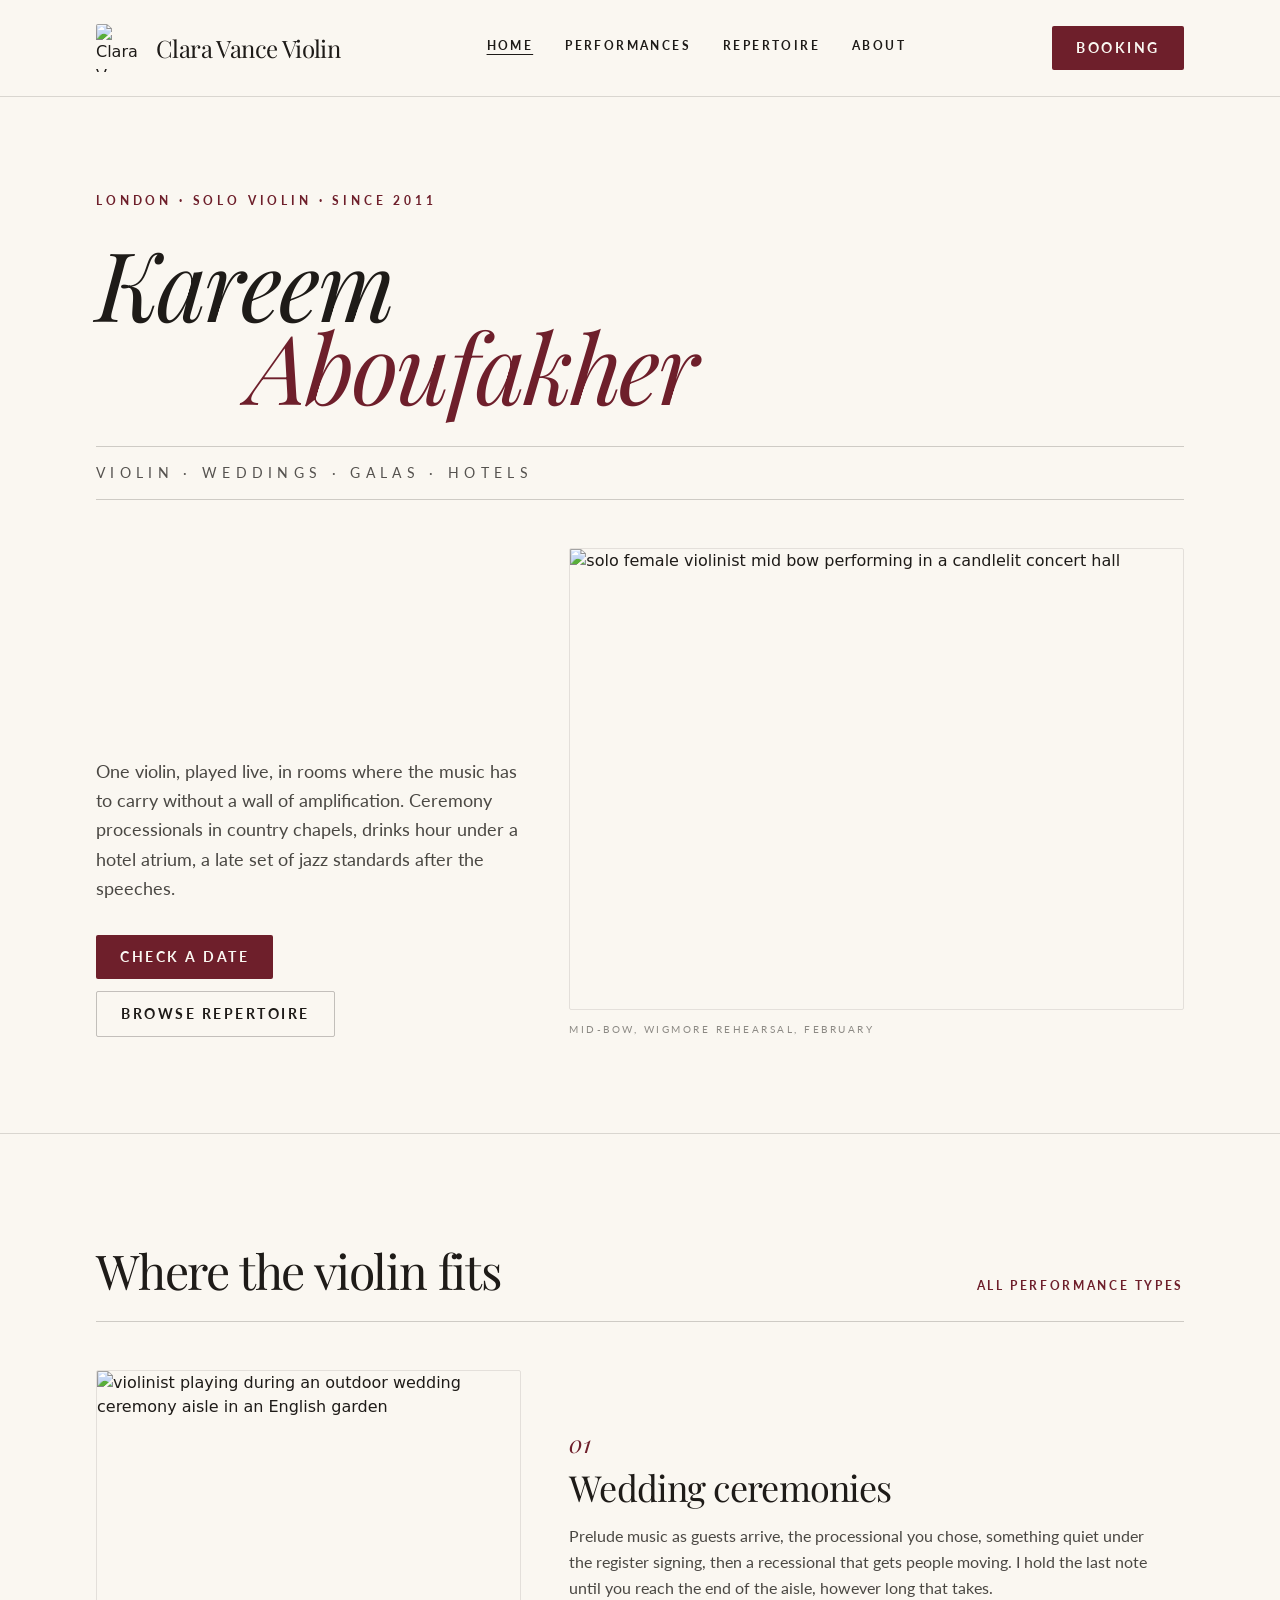
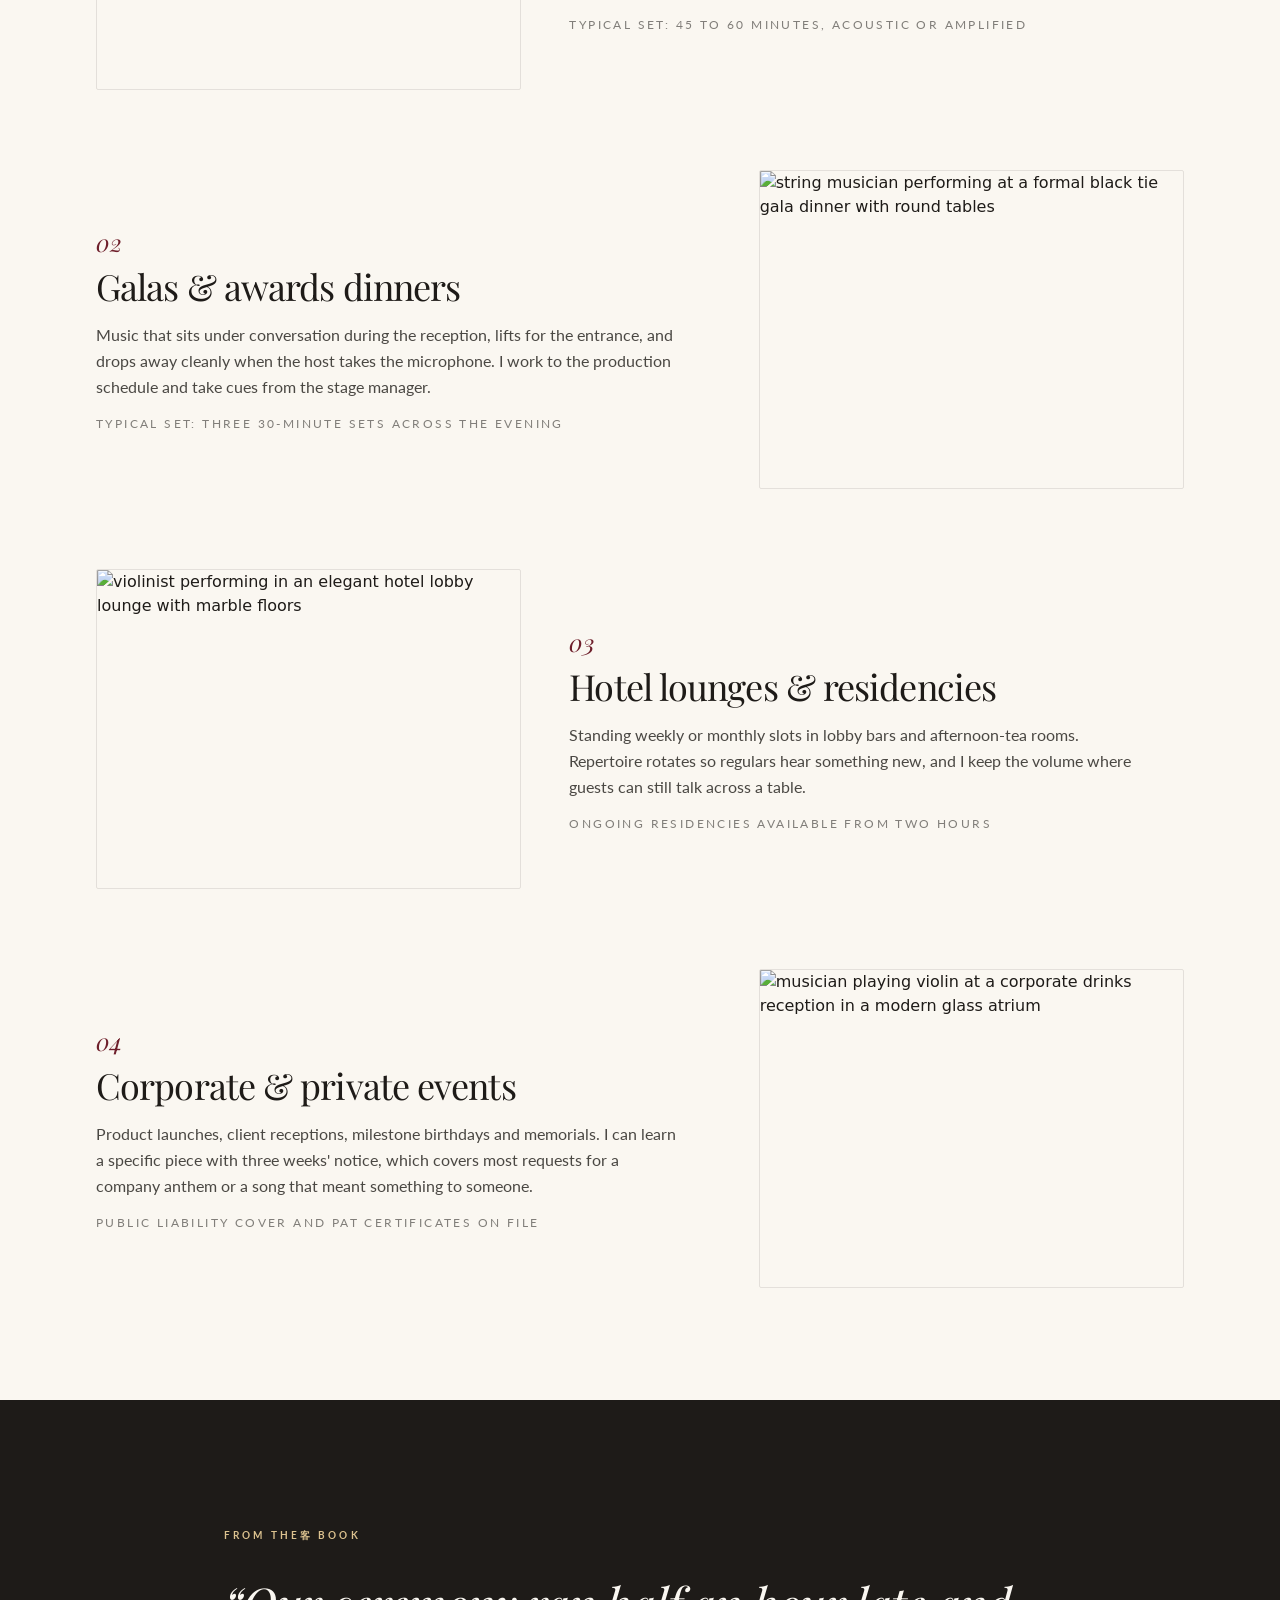
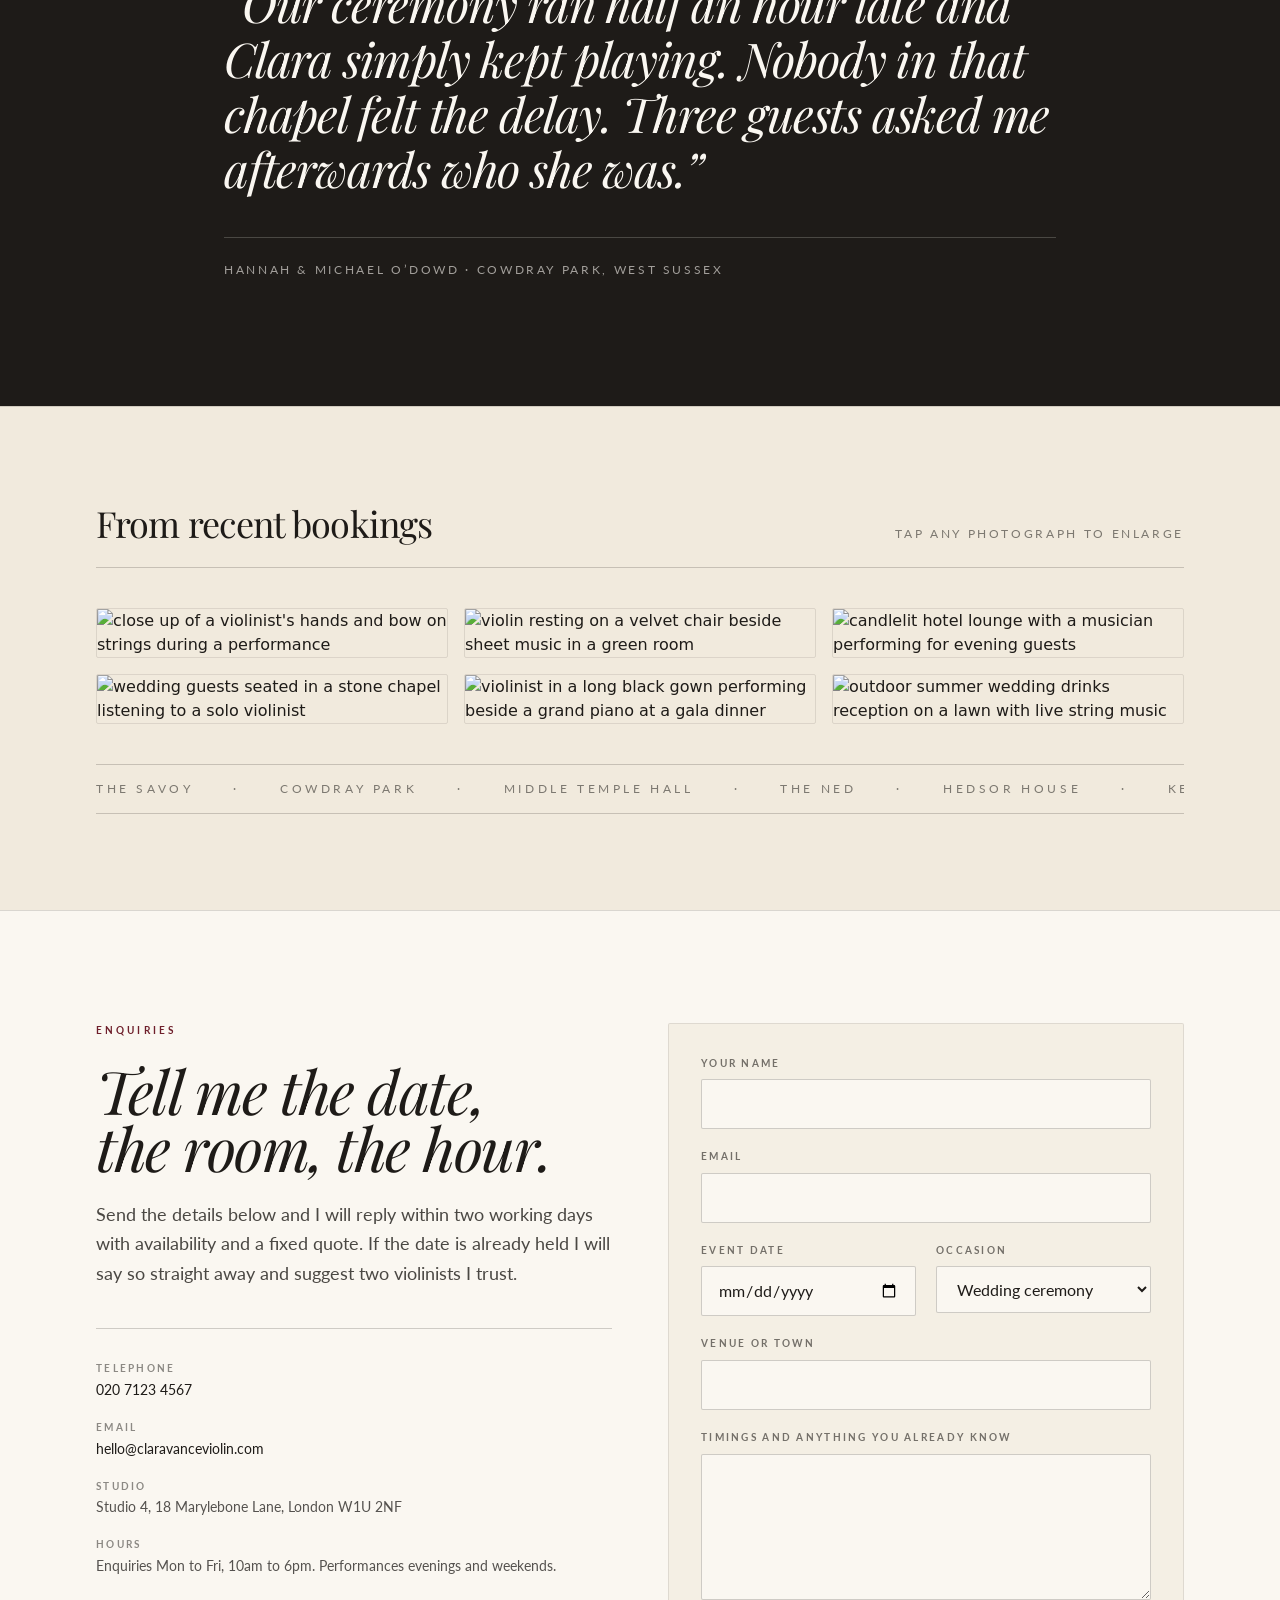
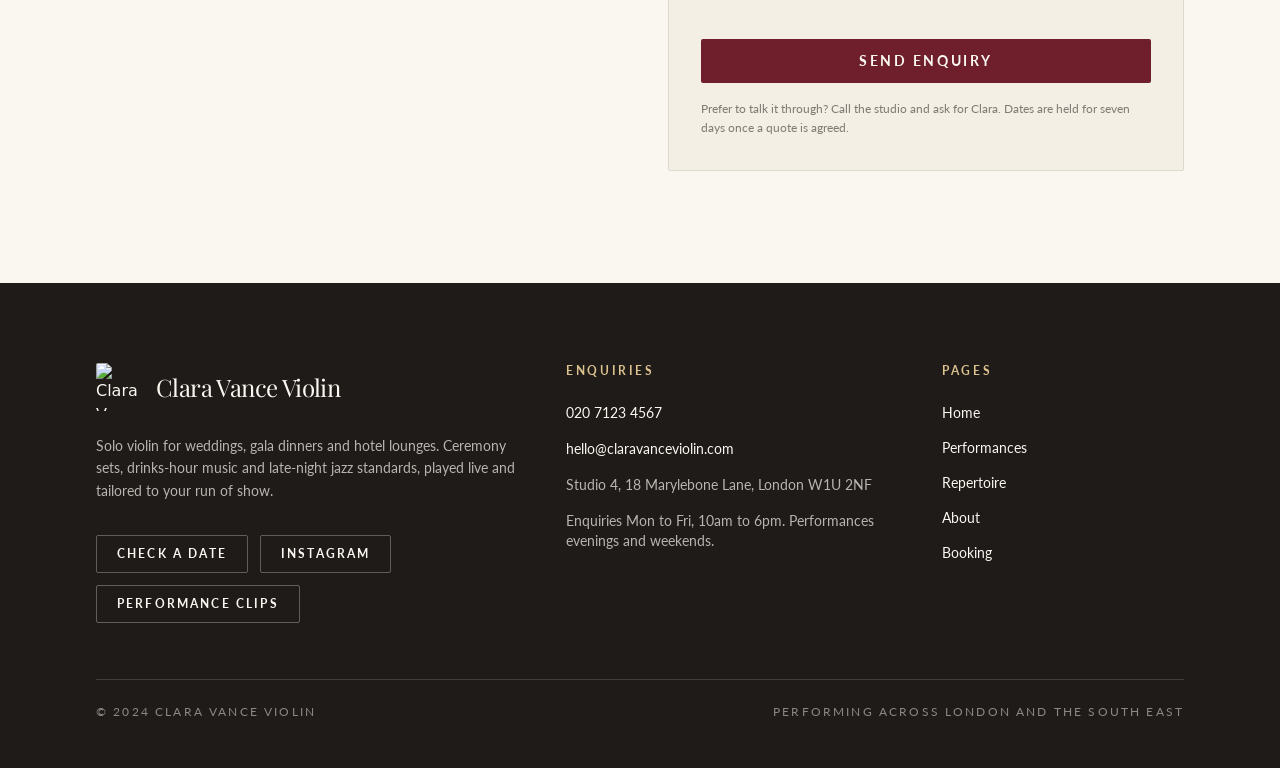
==== commit 3097d1a0: "Remove a section via the Tibly widget" ====
--- a/index.html
+++ b/index.html
@@ -25,7 +25,7 @@
 <script>document.addEventListener('input',function(e){var t=e.target;if(!t||t.type!=='range')return;var c=t.closest&&t.closest('.tibly-ba');if(c)c.style.setProperty('--ba',t.value+'%')});document.addEventListener('pointerdown',function(e){var c=e.target.closest&&e.target.closest('.tibly-ba');if(!c||e.button>0)return;e.preventDefault();var inp=c.querySelector('input[type=range]');var set=function(x){var r=c.getBoundingClientRect();if(!r.width)return;var p=Math.max(0,Math.min(100,(x-r.left)*100/r.width));c.style.setProperty('--ba',p+'%');if(inp)inp.value=Math.round(p)};set(e.clientX);var mv=function(ev){set(ev.clientX)};var up=function(){document.removeEventListener('pointermove',mv);document.removeEventListener('pointerup',up);document.removeEventListener('pointercancel',up)};document.addEventListener('pointermove',mv);document.addEventListener('pointerup',up);document.addEventListener('pointercancel',up)});document.addEventListener('click',function(e){var im=e.target.closest&&e.target.closest('[data-lightbox]');if(!im||!(im.currentSrc||im.src))return;e.preventDefault();var o=document.createElement('div');o.className='tibly-lb';var big=document.createElement('img');big.src=im.currentSrc||im.src;big.alt=im.alt||'';o.appendChild(big);o.addEventListener('click',function(){o.remove()});document.addEventListener('keydown',function esc(ev){if(ev.key==='Escape'){o.remove();document.removeEventListener('keydown',esc)}});document.body.appendChild(o)});document.addEventListener('click',function(e){var x=e.target.closest&&e.target.closest('[data-announce-close]');if(!x)return;var b=x.closest('[data-announce]');if(b){b.style.display='none';try{sessionStorage.setItem('tibly-announce','1')}catch(_){}}});addEventListener('DOMContentLoaded',function(){try{if(sessionStorage.getItem('tibly-announce')==='1'){var b=document.querySelector('[data-announce]');if(b)b.style.display='none'}}catch(_){}if('IntersectionObserver' in window&&!matchMedia('(prefers-reduced-motion:reduce)').matches){var els=document.querySelectorAll('[data-count]');if(els.length){var io=new IntersectionObserver(function(es){es.forEach(function(en){if(!en.isIntersecting)return;io.unobserve(en.target);var el=en.target,s=el.textContent||'',m=s.match(/[\d,]*\d(?:\.\d+)?/);if(!m)return;var raw=m[0],num=parseFloat(raw.replace(/,/g,''));if(!isFinite(num))return;if(!el.getAttribute('data-count'))el.setAttribute('data-count',s);var pre=s.slice(0,m.index),post=s.slice(m.index+raw.length),grp=raw.indexOf(',')>=0,dec=(raw.split('.')[1]||'').length,t0=performance.now();requestAnimationFrame(function tick(now){var p=Math.min((now-t0)/1400,1);p=1-Math.pow(1-p,3);var v=(num*p).toFixed(dec);if(grp)v=Number(v).toLocaleString('en-US',{minimumFractionDigits:dec});el.textContent=pre+v+post;if(p<1)requestAnimationFrame(tick)})})},{rootMargin:'0px 0px -10% 0px'});els.forEach(function(el){io.observe(el)})}}var badge=document.querySelector('[data-tibly-open]');if(badge){var src=document.querySelector('[data-tibly-field="hours"]');var txt=(src&&src.textContent||'').toLowerCase();var days=['sun','mon','tue','wed','thu','fri','sat'];var toMin=function(h,mm,ap){h=+h;mm=+(mm||0);if(ap==='pm'&&h!==12)h+=12;if(ap==='am'&&h===12)h=0;return h*60+mm};var spans=[];var re=/(sun|mon|tue|wed|thu|fri|sat|daily|every ?day)[a-z]*\s*(?:[-\u2013\u2014]\s*(sun|mon|tue|wed|thu|fri|sat)[a-z]*)?\s*:?\s*(\d{1,2})(?::(\d{2}))?\s*(am|pm)?\s*[-\u2013\u2014]\s*(\d{1,2})(?::(\d{2}))?\s*(am|pm)?/g,mm;while((mm=re.exec(txt))){var d1=mm[1].slice(0,3),d2=mm[2],ap1=mm[5]||(mm[8]==='pm'&&+mm[3]<=+mm[6]?'am':mm[8]),o=toMin(mm[3],mm[4],ap1),c=toMin(mm[6],mm[7],mm[8]);var from=d1==='dai'||d1==='eve'?0:days.indexOf(d1),to=d2?days.indexOf(d2.slice(0,3)):(d1==='dai'||d1==='eve'?6:from);if(from<0)continue;for(var d=from;;d=(d+1)%7){spans.push([d,o,c]);if(d===to)break}}if(spans.length){var now=new Date(),cur=now.getDay(),min=now.getHours()*60+now.getMinutes();var open=spans.some(function(s){return s[0]===cur&&min>=s[1]&&min<s[2]});badge.textContent=open?(badge.getAttribute('data-open-text')||'Open now'):(badge.getAttribute('data-closed-text')||'Closed now');badge.setAttribute('data-state',open?'open':'closed');badge.hidden=false}}});</script>
 <style>header a[aria-current="page"]:not(:has(img,svg)){text-decoration:underline;text-underline-offset:4px;text-decoration-thickness:1px}</style>
 <style>#nav-open~[class*="peer-checked:"][class*="fixed"]{min-height:100vh;min-height:100dvh}@media (prefers-reduced-motion:no-preference){label[for="nav-open"] span{transition:transform .3s ease,opacity .2s ease}header:has(#nav-open:checked) label[for="nav-open"]:not([aria-label="Close" i]) span:not(:has(span)):nth-of-type(1){transform:translateY(8px) rotate(45deg)}header:has(#nav-open:checked) label[for="nav-open"]:not([aria-label="Close" i]) span:not(:has(span)):nth-of-type(2){opacity:0}header:has(#nav-open:checked) label[for="nav-open"]:not([aria-label="Close" i]) span:not(:has(span)):nth-of-type(3){transform:translateY(-8px) rotate(-45deg)}#nav-open:checked~[class*="peer-checked:"]{animation:tibly-nav-in .25s ease}#nav-open:checked~[class*="peer-checked:"] label[for="nav-open"]{display:inline-block;animation:tibly-x-in .35s ease}@keyframes tibly-nav-in{from{opacity:0;transform:translateY(10px)}}@keyframes tibly-x-in{from{opacity:0;transform:rotate(-90deg) scale(.6)}}}</style>
-<link rel="stylesheet" href="/styles.css?v=04a5b205">
+<link rel="stylesheet" href="/styles.css?v=a49684c9">
 </head>
 <body>
 <!-- block:header -->
@@ -87,8 +87,8 @@
     <p class="font-body text-[0.65rem] sm:text-xs font-bold uppercase tracking-[0.32em] text-brand-600">London &middot; Solo Violin &middot; Since 2011</p>
 
     <h1 class="mt-8 font-display italic font-normal leading-[0.86] tracking-tight text-4xl sm:text-6xl md:text-7xl lg:text-8xl">
-      <span class="block">Clara</span>
-      <span class="block pl-[8%] sm:pl-[14%] text-brand-600">Vance</span>
+      <span class="block">Kareem</span>
+      <span class="block pl-[8%] sm:pl-[14%] text-brand-600">Aboufakher</span>
     </h1>
 
     <div class="mt-10 border-t border-b border-ink/20 py-4">
@@ -118,49 +118,6 @@
   </div>
 </section>
 <!-- /block:statement-hero -->
-<!-- block:longform-intro -->
-<section class="bg-surface-2 text-ink border-t border-ink/15" data-block="longform-intro">
-  <div class="mx-auto w-full max-w-6xl px-5 sm:px-8 py-16 md:py-28">
-    <div class="grid grid-cols-1 gap-10 md:grid-cols-12 md:gap-14">
-      <div class="md:col-span-4">
-        <h2 class="font-display text-3xl sm:text-4xl md:text-5xl leading-tight tracking-tight">
-          The programme<br class="hidden sm:block"> comes first.
-        </h2>
-        <p class="mt-6 font-body text-xs font-bold uppercase tracking-[0.22em] text-brand-600">Written for your run of show</p>
-      </div>
-
-      <div class="md:col-span-8">
-        <div class="max-w-prose font-body text-base sm:text-lg leading-relaxed text-ink/85 space-y-5">
-          <p>
-            I have played roughly four hundred events since 2011, most of them in London hotels, livery halls and barn venues across Kent, Sussex and the Cotswolds. The work is less about a set list and more about timing: how long the aisle actually is, when the registrar signs, how loud the room gets once the bar opens.
-          </p>
-          <p>
-            So every booking starts with a short call. We go through the schedule, pick the processional, decide what plays while people find their seats, and agree what happens if the ceremony runs twenty minutes late. I arrive an hour early, tune in the room, and coordinate with your planner or toastmaster so nobody has to look for me.
-          </p>
-          <p>
-            I perform acoustically for gatherings up to about eighty guests and bring a discreet pickup and battery amplifier for larger rooms, outdoor ceremonies and gala dinners. Backing tracks are available where a fuller sound suits the piece, and I regularly play alongside a pianist, harpist or cellist when you want a duo.
-          </p>
-        </div>
-
-        <dl class="mt-12 grid grid-cols-2 gap-8 border-t border-ink/20 pt-8 sm:grid-cols-3">
-          <div>
-            <dt class="font-display text-4xl sm:text-5xl text-brand-600"><span data-count>400+</span></dt>
-            <dd class="mt-2 font-body text-[0.65rem] uppercase tracking-[0.22em] text-ink/60">Events performed</dd>
-          </div>
-          <div>
-            <dt class="font-display text-4xl sm:text-5xl text-brand-600"><span data-count>13</span></dt>
-            <dd class="mt-2 font-body text-[0.65rem] uppercase tracking-[0.22em] text-ink/60">Years playing professionally</dd>
-          </div>
-          <div class="col-span-2 sm:col-span-1">
-            <dt class="font-display text-4xl sm:text-5xl text-brand-600"><span data-count>200+</span></dt>
-            <dd class="mt-2 font-body text-[0.65rem] uppercase tracking-[0.22em] text-ink/60">Pieces in the book</dd>
-          </div>
-        </dl>
-      </div>
-    </div>
-  </div>
-</section>
-<!-- /block:longform-intro -->
 <!-- block:feature-rows -->
 <section class="bg-surface text-ink border-t border-ink/15" data-block="feature-rows">
   <div class="mx-auto w-full max-w-6xl px-5 sm:px-8 py-16 md:py-28">
--- a/styles.css
+++ b/styles.css
@@ -1,2 +1,2 @@
 /*! tailwindcss v4.3.2 | MIT License | https://tailwindcss.com */
-@layer properties{@supports (((-webkit-hyphens:none)) and (not (margin-trim:inline))) or ((-moz-orient:inline) and (not (color:rgb(from red r g b)))){*,:before,:after,::backdrop{--tw-space-y-reverse:0;--tw-divide-y-reverse:0;--tw-border-style:solid;--tw-leading:initial;--tw-font-weight:initial;--tw-tracking:initial;--tw-duration:initial;--tw-scale-x:1;--tw-scale-y:1;--tw-scale-z:1;--tw-shadow:0 0 #0000;--tw-shadow-color:initial;--tw-shadow-alpha:100%;--tw-inset-shadow:0 0 #0000;--tw-inset-shadow-color:initial;--tw-inset-shadow-alpha:100%;--tw-ring-color:initial;--tw-ring-shadow:0 0 #0000;--tw-inset-ring-color:initial;--tw-inset-ring-shadow:0 0 #0000;--tw-ring-inset:initial;--tw-ring-offset-width:0px;--tw-ring-offset-color:#fff;--tw-ring-offset-shadow:0 0 #0000}}}@layer theme{:root,:host{--font-sans:ui-sans-serif, system-ui, sans-serif, "Apple Color Emoji", "Segoe UI Emoji", "Segoe UI Symbol", "Noto Color Emoji";--font-mono:ui-monospace, SFMono-Regular, Menlo, Monaco, Consolas, "Liberation Mono", "Courier New", monospace;--spacing:.25rem;--container-md:28rem;--container-4xl:56rem;--container-5xl:64rem;--container-6xl:72rem;--text-xs:.75rem;--text-xs--line-height:calc(1 / .75);--text-sm:.875rem;--text-sm--line-height:calc(1.25 / .875);--text-base:1rem;--text-base--line-height:calc(1.5 / 1);--text-lg:1.125rem;--text-lg--line-height:calc(1.75 / 1.125);--text-xl:1.25rem;--text-xl--line-height:calc(1.75 / 1.25);--text-2xl:1.5rem;--text-2xl--line-height:calc(2 / 1.5);--text-3xl:1.875rem;--text-3xl--line-height:calc(2.25 / 1.875);--text-4xl:2.25rem;--text-4xl--line-height:calc(2.5 / 2.25);--text-5xl:3rem;--text-5xl--line-height:1;--text-6xl:3.75rem;--text-6xl--line-height:1;--text-7xl:4.5rem;--text-7xl--line-height:1;--text-8xl:6rem;--text-8xl--line-height:1;--font-weight-normal:400;--font-weight-bold:700;--tracking-tight:-.025em;--tracking-normal:0em;--leading-tight:1.25;--leading-snug:1.375;--leading-relaxed:1.625;--radius-sm:2px;--radius-md:4px;--radius-lg:6px;--aspect-video:16 / 9;--default-transition-duration:.15s;--default-transition-timing-function:cubic-bezier(.4, 0, .2, 1);--default-font-family:var(--font-sans);--default-mono-font-family:var(--font-mono);--color-surface:#faf7f1;--color-surface-2:#f1eadd;--color-ink:#1e1b18;--color-brand-50:#fbf3f4;--color-brand-100:#f5e3e6;--color-brand-200:#e9c6cb;--color-brand-300:#d69aa4;--color-brand-400:#b96274;--color-brand-500:#8f3546;--color-brand-600:#6e1f2b;--color-brand-700:#5a1923;--color-brand-800:#45131b;--color-brand-900:#2e0d12;--color-accent-50:#fbf8f1;--color-accent-100:#f5eddd;--color-accent-200:#eadab9;--color-accent-300:#dcc28f;--color-accent-400:#c9a66b;--color-accent-500:#b08d4f;--color-accent-600:#94743f;--color-accent-700:#745a31;--color-accent-800:#554224;--color-accent-900:#392c18;--font-display:"Playfair Display", Georgia, serif;--font-body:"Lato", system-ui, sans-serif;--animate-marquee:marquee 30s linear infinite;--animate-kenburns:kenburns 18s ease-in-out infinite alternate;--animate-float:float 6s ease-in-out infinite;--animate-pulse-soft:pulse-soft 4s ease-in-out infinite;--animate-spin-slow:spin-slow 24s linear infinite}}@layer base{*,:after,:before,::backdrop{box-sizing:border-box;border:0 solid;margin:0;padding:0}::file-selector-button{box-sizing:border-box;border:0 solid;margin:0;padding:0}html,:host{-webkit-text-size-adjust:100%;tab-size:4;line-height:1.5;font-family:var(--default-font-family,ui-sans-serif, system-ui, sans-serif, "Apple Color Emoji", "Segoe UI Emoji", "Segoe UI Symbol", "Noto Color Emoji");font-feature-settings:var(--default-font-feature-settings,normal);font-variation-settings:var(--default-font-variation-settings,normal);-webkit-tap-highlight-color:transparent}hr{height:0;color:inherit;border-top-width:1px}abbr:where([title]){-webkit-text-decoration:underline dotted;text-decoration:underline dotted}h1,h2,h3,h4,h5,h6{font-size:inherit;font-weight:inherit}a{color:inherit;-webkit-text-decoration:inherit;-webkit-text-decoration:inherit;-webkit-text-decoration:inherit;text-decoration:inherit}b,strong{font-weight:bolder}code,kbd,samp,pre{font-family:var(--default-mono-font-family,ui-monospace, SFMono-Regular, Menlo, Monaco, Consolas, "Liberation Mono", "Courier New", monospace);font-feature-settings:var(--default-mono-font-feature-settings,normal);font-variation-settings:var(--default-mono-font-variation-settings,normal);font-size:1em}small{font-size:80%}sub,sup{vertical-align:baseline;font-size:75%;line-height:0;position:relative}sub{bottom:-.25em}sup{top:-.5em}table{text-indent:0;border-color:inherit;border-collapse:collapse}:-moz-focusring{outline:auto}progress{vertical-align:baseline}summary{display:list-item}ol,ul,menu{list-style:none}img,svg,video,canvas,audio,iframe,embed,object{vertical-align:middle;display:block}img,video{max-width:100%;height:auto}button,input,select,optgroup,textarea{font:inherit;font-feature-settings:inherit;font-variation-settings:inherit;letter-spacing:inherit;color:inherit;opacity:1;background-color:#0000;border-radius:0}::file-selector-button{font:inherit;font-feature-settings:inherit;font-variation-settings:inherit;letter-spacing:inherit;color:inherit;opacity:1;background-color:#0000;border-radius:0}:where(select:is([multiple],[size])) optgroup{font-weight:bolder}:where(select:is([multiple],[size])) optgroup option{padding-inline-start:20px}::file-selector-button{margin-inline-end:4px}::placeholder{opacity:1}@supports (not ((-webkit-appearance:-apple-pay-button))) or (contain-intrinsic-size:1px){::placeholder{color:currentColor}@supports (color:color-mix(in lab, red, red)){::placeholder{color:color-mix(in oklab, currentcolor 50%, transparent)}}}textarea{resize:vertical}::-webkit-search-decoration{-webkit-appearance:none}::-webkit-date-and-time-value{min-height:1lh;text-align:inherit}::-webkit-datetime-edit{display:inline-flex}::-webkit-datetime-edit-fields-wrapper{padding:0}::-webkit-datetime-edit{padding-block:0}::-webkit-datetime-edit-year-field{padding-block:0}::-webkit-datetime-edit-month-field{padding-block:0}::-webkit-datetime-edit-day-field{padding-block:0}::-webkit-datetime-edit-hour-field{padding-block:0}::-webkit-datetime-edit-minute-field{padding-block:0}::-webkit-datetime-edit-second-field{padding-block:0}::-webkit-datetime-edit-millisecond-field{padding-block:0}::-webkit-datetime-edit-meridiem-field{padding-block:0}::-webkit-calendar-picker-indicator{line-height:1}:-moz-ui-invalid{box-shadow:none}button,input:where([type=button],[type=reset],[type=submit]){appearance:button}::file-selector-button{appearance:button}::-webkit-inner-spin-button{height:auto}::-webkit-outer-spin-button{height:auto}[hidden]:where(:not([hidden=until-found])){display:none!important}}@layer components{.btn{justify-content:center;align-items:center;gap:calc(var(--spacing) * 2);border-radius:var(--radius-sm);background-color:var(--color-brand-600);padding-inline:calc(var(--spacing) * 6);padding-block:calc(var(--spacing) * 3);font-family:var(--font-body);font-size:var(--text-sm);line-height:var(--tw-leading,var(--text-sm--line-height));--tw-font-weight:var(--font-weight-bold);font-weight:var(--font-weight-bold);--tw-tracking:.18em;letter-spacing:.18em;color:var(--color-surface);text-transform:uppercase;transition-property:color,background-color,border-color,outline-color,text-decoration-color,fill,stroke,--tw-gradient-from,--tw-gradient-via,--tw-gradient-to;transition-timing-function:var(--tw-ease,var(--default-transition-timing-function));transition-duration:var(--tw-duration,var(--default-transition-duration));--tw-duration:.3s;transition-duration:.3s;display:inline-flex}@media (hover:hover){.btn:hover{background-color:var(--color-brand-700)}}.btn:focus{--tw-outline-style:none;outline-style:none}.btn:focus-visible{--tw-ring-shadow:var(--tw-ring-inset,) 0 0 0 calc(2px + var(--tw-ring-offset-width)) var(--tw-ring-color,currentcolor);box-shadow:var(--tw-inset-shadow), var(--tw-inset-ring-shadow), var(--tw-ring-offset-shadow), var(--tw-ring-shadow), var(--tw-shadow);--tw-ring-color:var(--color-accent-500);--tw-ring-offset-width:2px;--tw-ring-offset-shadow:var(--tw-ring-inset,) 0 0 0 var(--tw-ring-offset-width) var(--tw-ring-offset-color);--tw-ring-offset-color:var(--color-surface)}.btn-secondary{justify-content:center;align-items:center;gap:calc(var(--spacing) * 2);border-radius:var(--radius-sm);border-style:var(--tw-border-style);border-width:1px;border-color:#1e1b1840;display:inline-flex}@supports (color:color-mix(in lab, red, red)){.btn-secondary{border-color:color-mix(in oklab, var(--color-ink) 25%, transparent)}}.btn-secondary{padding-inline:calc(var(--spacing) * 6);padding-block:calc(var(--spacing) * 3);font-family:var(--font-body);font-size:var(--text-sm);line-height:var(--tw-leading,var(--text-sm--line-height));--tw-font-weight:var(--font-weight-bold);font-weight:var(--font-weight-bold);--tw-tracking:.18em;letter-spacing:.18em;color:var(--color-ink);text-transform:uppercase;transition-property:color,background-color,border-color,outline-color,text-decoration-color,fill,stroke,--tw-gradient-from,--tw-gradient-via,--tw-gradient-to;transition-timing-function:var(--tw-ease,var(--default-transition-timing-function));transition-duration:var(--tw-duration,var(--default-transition-duration));--tw-duration:.3s;background-color:#0000;transition-duration:.3s}@media (hover:hover){.btn-secondary:hover{border-color:var(--color-brand-600);color:var(--color-brand-600)}}.btn-secondary:focus{--tw-outline-style:none;outline-style:none}.btn-secondary:focus-visible{--tw-ring-shadow:var(--tw-ring-inset,) 0 0 0 calc(2px + var(--tw-ring-offset-width)) var(--tw-ring-color,currentcolor);box-shadow:var(--tw-inset-shadow), var(--tw-inset-ring-shadow), var(--tw-ring-offset-shadow), var(--tw-ring-shadow), var(--tw-shadow);--tw-ring-color:var(--color-accent-500);--tw-ring-offset-width:2px;--tw-ring-offset-shadow:var(--tw-ring-inset,) 0 0 0 var(--tw-ring-offset-width) var(--tw-ring-offset-color);--tw-ring-offset-color:var(--color-surface)}.card{border-radius:var(--radius-sm);border-style:var(--tw-border-style);border-width:1px;border-color:#1e1b181a}@supports (color:color-mix(in lab, red, red)){.card{border-color:color-mix(in oklab, var(--color-ink) 10%, transparent)}}.card{background-color:#f1eadd99}@supports (color:color-mix(in lab, red, red)){.card{background-color:color-mix(in oklab, var(--color-surface-2) 60%, transparent)}}.card{padding:calc(var(--spacing) * 6);transition-property:color,background-color,border-color,outline-color,text-decoration-color,fill,stroke,--tw-gradient-from,--tw-gradient-via,--tw-gradient-to;transition-timing-function:var(--tw-ease,var(--default-transition-timing-function));transition-duration:var(--tw-duration,var(--default-transition-duration));--tw-duration:.3s;transition-duration:.3s}@media (hover:hover){.card:hover{border-color:var(--color-accent-400)}}@media (min-width:40rem){.card{padding:calc(var(--spacing) * 8)}}}@layer utilities{.sr-only{clip-path:inset(50%);white-space:nowrap;border-width:0;width:1px;height:1px;margin:-1px;padding:0;position:absolute;overflow:hidden}.absolute{position:absolute}.fixed{position:fixed}.inset-0{inset:0}.inset-x-0{inset-inline:0}.bottom-0{bottom:0}.z-40{z-index:40}.z-50{z-index:50}.col-span-2{grid-column:span 2/span 2}.mx-auto{margin-inline:auto}.my-14{margin-block:calc(var(--spacing) * 14)}.mt-1{margin-top:var(--spacing)}.mt-2{margin-top:calc(var(--spacing) * 2)}.mt-3{margin-top:calc(var(--spacing) * 3)}.mt-4{margin-top:calc(var(--spacing) * 4)}.mt-5{margin-top:calc(var(--spacing) * 5)}.mt-6{margin-top:calc(var(--spacing) * 6)}.mt-8{margin-top:calc(var(--spacing) * 8)}.mt-10{margin-top:calc(var(--spacing) * 10)}.mt-12{margin-top:calc(var(--spacing) * 12)}.mt-14{margin-top:calc(var(--spacing) * 14)}.mt-16{margin-top:calc(var(--spacing) * 16)}.mt-auto{margin-top:auto}.-mr-2{margin-right:calc(var(--spacing) * -2)}.mb-4{margin-bottom:calc(var(--spacing) * 4)}.ml-2{margin-left:calc(var(--spacing) * 2)}.block{display:block}.flex{display:flex}.grid{display:grid}.hidden{display:none}.inline-block{display:inline-block}.table{display:table}.aspect-\[3\/4\]{aspect-ratio:3/4}.aspect-\[4\/3\]{aspect-ratio:4/3}.aspect-\[4\/5\]{aspect-ratio:4/5}.aspect-square{aspect-ratio:1}.aspect-video{aspect-ratio:var(--aspect-video)}.h-10{height:calc(var(--spacing) * 10)}.h-12{height:calc(var(--spacing) * 12)}.h-auto{height:auto}.h-full{height:100%}.h-px{height:1px}.w-7{width:calc(var(--spacing) * 7)}.w-10{width:calc(var(--spacing) * 10)}.w-12{width:calc(var(--spacing) * 12)}.w-16{width:calc(var(--spacing) * 16)}.w-fit{width:fit-content}.w-full{width:100%}.w-max{width:max-content}.max-w-4xl{max-width:var(--container-4xl)}.max-w-5xl{max-width:var(--container-5xl)}.max-w-6xl{max-width:var(--container-6xl)}.max-w-md{max-width:var(--container-md)}.max-w-prose{max-width:65ch}.animate-kenburns{animation:var(--animate-kenburns)}.animate-marquee{animation:var(--animate-marquee)}.cursor-pointer{cursor:pointer}.columns-2{columns:2}.break-inside-avoid{break-inside:avoid}.grid-cols-1{grid-template-columns:repeat(1,minmax(0,1fr))}.grid-cols-2{grid-template-columns:repeat(2,minmax(0,1fr))}.flex-col{flex-direction:column}.flex-wrap{flex-wrap:wrap}.items-baseline{align-items:baseline}.items-center{align-items:center}.justify-between{justify-content:space-between}.justify-center{justify-content:center}.gap-2{gap:calc(var(--spacing) * 2)}.gap-3{gap:calc(var(--spacing) * 3)}.gap-4{gap:calc(var(--spacing) * 4)}.gap-5{gap:calc(var(--spacing) * 5)}.gap-6{gap:calc(var(--spacing) * 6)}.gap-8{gap:calc(var(--spacing) * 8)}.gap-10{gap:calc(var(--spacing) * 10)}.gap-12{gap:calc(var(--spacing) * 12)}:where(.space-y-3>:not(:last-child)){--tw-space-y-reverse:0;margin-block-start:calc(calc(var(--spacing) * 3) * var(--tw-space-y-reverse));margin-block-end:calc(calc(var(--spacing) * 3) * calc(1 - var(--tw-space-y-reverse)))}:where(.space-y-4>:not(:last-child)){--tw-space-y-reverse:0;margin-block-start:calc(calc(var(--spacing) * 4) * var(--tw-space-y-reverse));margin-block-end:calc(calc(var(--spacing) * 4) * calc(1 - var(--tw-space-y-reverse)))}:where(.space-y-5>:not(:last-child)){--tw-space-y-reverse:0;margin-block-start:calc(calc(var(--spacing) * 5) * var(--tw-space-y-reverse));margin-block-end:calc(calc(var(--spacing) * 5) * calc(1 - var(--tw-space-y-reverse)))}:where(.space-y-6>:not(:last-child)){--tw-space-y-reverse:0;margin-block-start:calc(calc(var(--spacing) * 6) * var(--tw-space-y-reverse));margin-block-end:calc(calc(var(--spacing) * 6) * calc(1 - var(--tw-space-y-reverse)))}:where(.space-y-14>:not(:last-child)){--tw-space-y-reverse:0;margin-block-start:calc(calc(var(--spacing) * 14) * var(--tw-space-y-reverse));margin-block-end:calc(calc(var(--spacing) * 14) * calc(1 - var(--tw-space-y-reverse)))}.gap-x-4{column-gap:calc(var(--spacing) * 4)}.gap-x-8{column-gap:calc(var(--spacing) * 8)}.gap-y-2{row-gap:calc(var(--spacing) * 2)}.gap-y-3{row-gap:calc(var(--spacing) * 3)}:where(.divide-y>:not(:last-child)){--tw-divide-y-reverse:0;border-bottom-style:var(--tw-border-style);border-top-style:var(--tw-border-style);border-top-width:calc(1px * var(--tw-divide-y-reverse));border-bottom-width:calc(1px * calc(1 - var(--tw-divide-y-reverse)))}:where(.divide-ink\/15>:not(:last-child)){border-color:#1e1b1826}@supports (color:color-mix(in lab, red, red)){:where(.divide-ink\/15>:not(:last-child)){border-color:color-mix(in oklab, var(--color-ink) 15%, transparent)}}.overflow-hidden{overflow:hidden}.rounded-sm{border-radius:var(--radius-sm)}.border{border-style:var(--tw-border-style);border-width:1px}.border-0{border-style:var(--tw-border-style);border-width:0}.border-y{border-block-style:var(--tw-border-style);border-block-width:1px}.border-t{border-top-style:var(--tw-border-style);border-top-width:1px}.border-b{border-bottom-style:var(--tw-border-style);border-bottom-width:1px}.border-brand-800{border-color:var(--color-brand-800)}.border-ink\/10{border-color:#1e1b181a}@supports (color:color-mix(in lab, red, red)){.border-ink\/10{border-color:color-mix(in oklab, var(--color-ink) 10%, transparent)}}.border-ink\/15{border-color:#1e1b1826}@supports (color:color-mix(in lab, red, red)){.border-ink\/15{border-color:color-mix(in oklab, var(--color-ink) 15%, transparent)}}.border-ink\/20{border-color:#1e1b1833}@supports (color:color-mix(in lab, red, red)){.border-ink\/20{border-color:color-mix(in oklab, var(--color-ink) 20%, transparent)}}.border-ink\/25{border-color:#1e1b1840}@supports (color:color-mix(in lab, red, red)){.border-ink\/25{border-color:color-mix(in oklab, var(--color-ink) 25%, transparent)}}.border-ink\/30{border-color:#1e1b184d}@supports (color:color-mix(in lab, red, red)){.border-ink\/30{border-color:color-mix(in oklab, var(--color-ink) 30%, transparent)}}.border-surface\/15{border-color:#faf7f126}@supports (color:color-mix(in lab, red, red)){.border-surface\/15{border-color:color-mix(in oklab, var(--color-surface) 15%, transparent)}}.border-surface\/20{border-color:#faf7f133}@supports (color:color-mix(in lab, red, red)){.border-surface\/20{border-color:color-mix(in oklab, var(--color-surface) 20%, transparent)}}.border-surface\/25{border-color:#faf7f140}@supports (color:color-mix(in lab, red, red)){.border-surface\/25{border-color:color-mix(in oklab, var(--color-surface) 25%, transparent)}}.border-surface\/30{border-color:#faf7f14d}@supports (color:color-mix(in lab, red, red)){.border-surface\/30{border-color:color-mix(in oklab, var(--color-surface) 30%, transparent)}}.border-transparent{border-color:#0000}.bg-brand-600{background-color:var(--color-brand-600)}.bg-ink{background-color:var(--color-ink)}.bg-surface{background-color:var(--color-surface)}.bg-surface-2{background-color:var(--color-surface-2)}.bg-surface-2\/50{background-color:#f1eadd80}@supports (color:color-mix(in lab, red, red)){.bg-surface-2\/50{background-color:color-mix(in oklab, var(--color-surface-2) 50%, transparent)}}.bg-surface-2\/60{background-color:#f1eadd99}@supports (color:color-mix(in lab, red, red)){.bg-surface-2\/60{background-color:color-mix(in oklab, var(--color-surface-2) 60%, transparent)}}.object-cover{object-fit:cover}.p-2{padding:calc(var(--spacing) * 2)}.p-5{padding:calc(var(--spacing) * 5)}.p-6{padding:calc(var(--spacing) * 6)}.px-2{padding-inline:calc(var(--spacing) * 2)}.px-3{padding-inline:calc(var(--spacing) * 3)}.px-4{padding-inline:calc(var(--spacing) * 4)}.px-5{padding-inline:calc(var(--spacing) * 5)}.py-1{padding-block:var(--spacing)}.py-2\.5{padding-block:calc(var(--spacing) * 2.5)}.py-3{padding-block:calc(var(--spacing) * 3)}.py-4{padding-block:calc(var(--spacing) * 4)}.py-5{padding-block:calc(var(--spacing) * 5)}.py-6{padding-block:calc(var(--spacing) * 6)}.py-10{padding-block:calc(var(--spacing) * 10)}.py-16{padding-block:calc(var(--spacing) * 16)}.py-20{padding-block:calc(var(--spacing) * 20)}.pt-5{padding-top:calc(var(--spacing) * 5)}.pt-6{padding-top:calc(var(--spacing) * 6)}.pt-8{padding-top:calc(var(--spacing) * 8)}.pt-10{padding-top:calc(var(--spacing) * 10)}.pt-14{padding-top:calc(var(--spacing) * 14)}.pt-16{padding-top:calc(var(--spacing) * 16)}.pr-10{padding-right:calc(var(--spacing) * 10)}.pb-0\.5{padding-bottom:calc(var(--spacing) * .5)}.pb-1{padding-bottom:var(--spacing)}.pb-3{padding-bottom:calc(var(--spacing) * 3)}.pb-6{padding-bottom:calc(var(--spacing) * 6)}.pb-14{padding-bottom:calc(var(--spacing) * 14)}.pb-16{padding-bottom:calc(var(--spacing) * 16)}.pb-24{padding-bottom:calc(var(--spacing) * 24)}.pl-6{padding-left:calc(var(--spacing) * 6)}.pl-\[8\%\]{padding-left:8%}.text-center{text-align:center}.text-right{text-align:right}.font-body{font-family:var(--font-body)}.font-display{font-family:var(--font-display)}.text-2xl{font-size:var(--text-2xl);line-height:var(--tw-leading,var(--text-2xl--line-height))}.text-3xl{font-size:var(--text-3xl);line-height:var(--tw-leading,var(--text-3xl--line-height))}.text-4xl{font-size:var(--text-4xl);line-height:var(--tw-leading,var(--text-4xl--line-height))}.text-5xl{font-size:var(--text-5xl);line-height:var(--tw-leading,var(--text-5xl--line-height))}.text-base{font-size:var(--text-base);line-height:var(--tw-leading,var(--text-base--line-height))}.text-lg{font-size:var(--text-lg);line-height:var(--tw-leading,var(--text-lg--line-height))}.text-sm{font-size:var(--text-sm);line-height:var(--tw-leading,var(--text-sm--line-height))}.text-xl{font-size:var(--text-xl);line-height:var(--tw-leading,var(--text-xl--line-height))}.text-xs{font-size:var(--text-xs);line-height:var(--tw-leading,var(--text-xs--line-height))}.text-\[0\.6rem\]{font-size:.6rem}.text-\[0\.7rem\]{font-size:.7rem}.text-\[0\.65rem\]{font-size:.65rem}.text-\[10px\]{font-size:10px}.text-\[11px\]{font-size:11px}.leading-\[0\.86\]{--tw-leading:.86;line-height:.86}.leading-\[0\.95\]{--tw-leading:.95;line-height:.95}.leading-\[1\.15\]{--tw-leading:1.15;line-height:1.15}.leading-none{--tw-leading:1;line-height:1}.leading-relaxed{--tw-leading:var(--leading-relaxed);line-height:var(--leading-relaxed)}.leading-snug{--tw-leading:var(--leading-snug);line-height:var(--leading-snug)}.leading-tight{--tw-leading:var(--leading-tight);line-height:var(--leading-tight)}.font-bold{--tw-font-weight:var(--font-weight-bold);font-weight:var(--font-weight-bold)}.font-normal{--tw-font-weight:var(--font-weight-normal);font-weight:var(--font-weight-normal)}.tracking-\[0\.2em\]{--tw-tracking:.2em;letter-spacing:.2em}.tracking-\[0\.3em\]{--tw-tracking:.3em;letter-spacing:.3em}.tracking-\[0\.18em\]{--tw-tracking:.18em;letter-spacing:.18em}.tracking-\[0\.22em\]{--tw-tracking:.22em;letter-spacing:.22em}.tracking-\[0\.24em\]{--tw-tracking:.24em;letter-spacing:.24em}.tracking-\[0\.28em\]{--tw-tracking:.28em;letter-spacing:.28em}.tracking-\[0\.32em\]{--tw-tracking:.32em;letter-spacing:.32em}.tracking-normal{--tw-tracking:var(--tracking-normal);letter-spacing:var(--tracking-normal)}.tracking-tight{--tw-tracking:var(--tracking-tight);letter-spacing:var(--tracking-tight)}.break-words{overflow-wrap:break-word}.text-accent-300{color:var(--color-accent-300)}.text-accent-500{color:var(--color-accent-500)}.text-brand-600{color:var(--color-brand-600)}.text-ink{color:var(--color-ink)}.text-ink\/45{color:#1e1b1873}@supports (color:color-mix(in lab, red, red)){.text-ink\/45{color:color-mix(in oklab, var(--color-ink) 45%, transparent)}}.text-ink\/50{color:#1e1b1880}@supports (color:color-mix(in lab, red, red)){.text-ink\/50{color:color-mix(in oklab, var(--color-ink) 50%, transparent)}}.text-ink\/55{color:#1e1b188c}@supports (color:color-mix(in lab, red, red)){.text-ink\/55{color:color-mix(in oklab, var(--color-ink) 55%, transparent)}}.text-ink\/60{color:#1e1b1899}@supports (color:color-mix(in lab, red, red)){.text-ink\/60{color:color-mix(in oklab, var(--color-ink) 60%, transparent)}}.text-ink\/70{color:#1e1b18b3}@supports (color:color-mix(in lab, red, red)){.text-ink\/70{color:color-mix(in oklab, var(--color-ink) 70%, transparent)}}.text-ink\/75{color:#1e1b18bf}@supports (color:color-mix(in lab, red, red)){.text-ink\/75{color:color-mix(in oklab, var(--color-ink) 75%, transparent)}}.text-ink\/80{color:#1e1b18cc}@supports (color:color-mix(in lab, red, red)){.text-ink\/80{color:color-mix(in oklab, var(--color-ink) 80%, transparent)}}.text-ink\/85{color:#1e1b18d9}@supports (color:color-mix(in lab, red, red)){.text-ink\/85{color:color-mix(in oklab, var(--color-ink) 85%, transparent)}}.text-surface{color:var(--color-surface)}.text-surface\/50{color:#faf7f180}@supports (color:color-mix(in lab, red, red)){.text-surface\/50{color:color-mix(in oklab, var(--color-surface) 50%, transparent)}}.text-surface\/60{color:#faf7f199}@supports (color:color-mix(in lab, red, red)){.text-surface\/60{color:color-mix(in oklab, var(--color-surface) 60%, transparent)}}.text-surface\/70{color:#faf7f1b3}@supports (color:color-mix(in lab, red, red)){.text-surface\/70{color:color-mix(in oklab, var(--color-surface) 70%, transparent)}}.text-surface\/75{color:#faf7f1bf}@supports (color:color-mix(in lab, red, red)){.text-surface\/75{color:color-mix(in oklab, var(--color-surface) 75%, transparent)}}.text-transparent{color:#0000}.normal-case{text-transform:none}.uppercase{text-transform:uppercase}.italic{font-style:italic}.transition-colors{transition-property:color,background-color,border-color,outline-color,text-decoration-color,fill,stroke,--tw-gradient-from,--tw-gradient-via,--tw-gradient-to;transition-timing-function:var(--tw-ease,var(--default-transition-timing-function));transition-duration:var(--tw-duration,var(--default-transition-duration))}.transition-transform{transition-property:transform,translate,scale,rotate;transition-timing-function:var(--tw-ease,var(--default-transition-timing-function));transition-duration:var(--tw-duration,var(--default-transition-duration))}.duration-300{--tw-duration:.3s;transition-duration:.3s}.duration-500{--tw-duration:.5s;transition-duration:.5s}.\[-webkit-text-stroke\:1px_var\(--color-brand-600\)\]{-webkit-text-stroke:1px var(--color-brand-600)}@media (hover:hover){.group-hover\:scale-105:is(:where(.group):hover *){--tw-scale-x:105%;--tw-scale-y:105%;--tw-scale-z:105%;scale:var(--tw-scale-x) var(--tw-scale-y)}.group-hover\:text-brand-600:is(:where(.group):hover *){color:var(--color-brand-600)}}.peer-checked\:flex:is(:where(.peer):checked~*){display:flex}.placeholder\:text-ink\/35::placeholder{color:#1e1b1859}@supports (color:color-mix(in lab, red, red)){.placeholder\:text-ink\/35::placeholder{color:color-mix(in oklab, var(--color-ink) 35%, transparent)}}@media (hover:hover){.hover\:scale-105:hover{--tw-scale-x:105%;--tw-scale-y:105%;--tw-scale-z:105%;scale:var(--tw-scale-x) var(--tw-scale-y)}.hover\:border-accent-400:hover{border-color:var(--color-accent-400)}.hover\:border-brand-600:hover{border-color:var(--color-brand-600)}.hover\:bg-brand-700:hover{background-color:var(--color-brand-700)}.hover\:text-accent-300:hover{color:var(--color-accent-300)}.hover\:text-brand-600:hover{color:var(--color-brand-600)}}.focus\:border-brand-600:focus{border-color:var(--color-brand-600)}.focus\:ring-1:focus{--tw-ring-shadow:var(--tw-ring-inset,) 0 0 0 calc(1px + var(--tw-ring-offset-width)) var(--tw-ring-color,currentcolor);box-shadow:var(--tw-inset-shadow), var(--tw-inset-ring-shadow), var(--tw-ring-offset-shadow), var(--tw-ring-shadow), var(--tw-shadow)}.focus\:ring-brand-600:focus{--tw-ring-color:var(--color-brand-600)}.focus\:outline-none:focus{--tw-outline-style:none;outline-style:none}.focus-visible\:ring-2:focus-visible{--tw-ring-shadow:var(--tw-ring-inset,) 0 0 0 calc(2px + var(--tw-ring-offset-width)) var(--tw-ring-color,currentcolor);box-shadow:var(--tw-inset-shadow), var(--tw-inset-ring-shadow), var(--tw-ring-offset-shadow), var(--tw-ring-shadow), var(--tw-shadow)}.focus-visible\:ring-accent-500:focus-visible{--tw-ring-color:var(--color-accent-500)}.data-\[state\=closed\]\:text-ink\/50[data-state=closed]{color:#1e1b1880}@supports (color:color-mix(in lab, red, red)){.data-\[state\=closed\]\:text-ink\/50[data-state=closed]{color:color-mix(in oklab, var(--color-ink) 50%, transparent)}}.data-\[state\=open\]\:border-brand-600[data-state=open]{border-color:var(--color-brand-600)}.data-\[state\=open\]\:text-brand-600[data-state=open]{color:var(--color-brand-600)}@media (min-width:40rem){.sm\:col-span-1{grid-column:span 1/span 1}.sm\:col-span-2{grid-column:span 2/span 2}.sm\:block{display:block}.sm\:aspect-\[3\/2\]{aspect-ratio:3/2}.sm\:w-auto{width:auto}.sm\:grid-cols-2{grid-template-columns:repeat(2,minmax(0,1fr))}.sm\:grid-cols-3{grid-template-columns:repeat(3,minmax(0,1fr))}.sm\:flex-row{flex-direction:row}.sm\:flex-wrap{flex-wrap:wrap}.sm\:items-baseline{align-items:baseline}.sm\:items-center{align-items:center}.sm\:items-end{align-items:flex-end}.sm\:justify-between{justify-content:space-between}.sm\:border-l{border-left-style:var(--tw-border-style);border-left-width:1px}.sm\:border-ink\/15{border-color:#1e1b1826}@supports (color:color-mix(in lab, red, red)){.sm\:border-ink\/15{border-color:color-mix(in oklab, var(--color-ink) 15%, transparent)}}.sm\:p-8{padding:calc(var(--spacing) * 8)}.sm\:p-10{padding:calc(var(--spacing) * 10)}.sm\:px-8{padding-inline:calc(var(--spacing) * 8)}.sm\:pl-6{padding-left:calc(var(--spacing) * 6)}.sm\:pl-16{padding-left:calc(var(--spacing) * 16)}.sm\:pl-\[14\%\]{padding-left:14%}.sm\:text-3xl{font-size:var(--text-3xl);line-height:var(--tw-leading,var(--text-3xl--line-height))}.sm\:text-4xl{font-size:var(--text-4xl);line-height:var(--tw-leading,var(--text-4xl--line-height))}.sm\:text-5xl{font-size:var(--text-5xl);line-height:var(--tw-leading,var(--text-5xl--line-height))}.sm\:text-6xl{font-size:var(--text-6xl);line-height:var(--tw-leading,var(--text-6xl--line-height))}.sm\:text-lg{font-size:var(--text-lg);line-height:var(--tw-leading,var(--text-lg--line-height))}.sm\:text-sm{font-size:var(--text-sm);line-height:var(--tw-leading,var(--text-sm--line-height))}.sm\:text-xs{font-size:var(--text-xs);line-height:var(--tw-leading,var(--text-xs--line-height))}.sm\:tracking-\[0\.38em\]{--tw-tracking:.38em;letter-spacing:.38em}}@media (min-width:48rem){.md\:order-1{order:1}.md\:order-2{order:2}.md\:col-span-1{grid-column:span 1/span 1}.md\:col-span-3{grid-column:span 3/span 3}.md\:col-span-4{grid-column:span 4/span 4}.md\:col-span-5{grid-column:span 5/span 5}.md\:col-span-6{grid-column:span 6/span 6}.md\:col-span-7{grid-column:span 7/span 7}.md\:col-span-8{grid-column:span 8/span 8}.md\:my-20{margin-block:calc(var(--spacing) * 20)}.md\:mt-0{margin-top:0}.md\:mt-20{margin-top:calc(var(--spacing) * 20)}.md\:mt-24{margin-top:calc(var(--spacing) * 24)}.md\:block{display:block}.md\:flex{display:flex}.md\:hidden{display:none}.md\:inline-flex{display:inline-flex}.md\:aspect-\[4\/3\]{aspect-ratio:4/3}.md\:h-12{height:calc(var(--spacing) * 12)}.md\:w-12{width:calc(var(--spacing) * 12)}.md\:shrink-0{flex-shrink:0}.md\:columns-3{columns:3}.md\:grid-cols-12{grid-template-columns:repeat(12,minmax(0,1fr))}.md\:items-center{align-items:center}.md\:items-end{align-items:flex-end}.md\:items-start{align-items:flex-start}.md\:justify-between{justify-content:space-between}.md\:gap-10{gap:calc(var(--spacing) * 10)}.md\:gap-12{gap:calc(var(--spacing) * 12)}.md\:gap-14{gap:calc(var(--spacing) * 14)}.md\:gap-16{gap:calc(var(--spacing) * 16)}:where(.md\:space-y-20>:not(:last-child)){--tw-space-y-reverse:0;margin-block-start:calc(calc(var(--spacing) * 20) * var(--tw-space-y-reverse));margin-block-end:calc(calc(var(--spacing) * 20) * calc(1 - var(--tw-space-y-reverse)))}.md\:border-l{border-left-style:var(--tw-border-style);border-left-width:1px}.md\:border-ink\/15{border-color:#1e1b1826}@supports (color:color-mix(in lab, red, red)){.md\:border-ink\/15{border-color:color-mix(in oklab, var(--color-ink) 15%, transparent)}}.md\:py-6{padding-block:calc(var(--spacing) * 6)}.md\:py-14{padding-block:calc(var(--spacing) * 14)}.md\:py-24{padding-block:calc(var(--spacing) * 24)}.md\:py-28{padding-block:calc(var(--spacing) * 28)}.md\:py-32{padding-block:calc(var(--spacing) * 32)}.md\:pt-14{padding-top:calc(var(--spacing) * 14)}.md\:pt-20{padding-top:calc(var(--spacing) * 20)}.md\:pt-24{padding-top:calc(var(--spacing) * 24)}.md\:pt-28{padding-top:calc(var(--spacing) * 28)}.md\:pb-12{padding-bottom:calc(var(--spacing) * 12)}.md\:pb-20{padding-bottom:calc(var(--spacing) * 20)}.md\:pb-24{padding-bottom:calc(var(--spacing) * 24)}.md\:pl-10{padding-left:calc(var(--spacing) * 10)}.md\:pl-12{padding-left:calc(var(--spacing) * 12)}.md\:pl-24{padding-left:calc(var(--spacing) * 24)}.md\:text-right{text-align:right}.md\:text-2xl{font-size:var(--text-2xl);line-height:var(--tw-leading,var(--text-2xl--line-height))}.md\:text-3xl{font-size:var(--text-3xl);line-height:var(--tw-leading,var(--text-3xl--line-height))}.md\:text-4xl{font-size:var(--text-4xl);line-height:var(--tw-leading,var(--text-4xl--line-height))}.md\:text-5xl{font-size:var(--text-5xl);line-height:var(--tw-leading,var(--text-5xl--line-height))}.md\:text-6xl{font-size:var(--text-6xl);line-height:var(--tw-leading,var(--text-6xl--line-height))}.md\:text-7xl{font-size:var(--text-7xl);line-height:var(--tw-leading,var(--text-7xl--line-height))}.md\:text-8xl{font-size:var(--text-8xl);line-height:var(--tw-leading,var(--text-8xl--line-height))}.md\:text-lg{font-size:var(--text-lg);line-height:var(--tw-leading,var(--text-lg--line-height))}.md\:leading-\[1\.15\]{--tw-leading:1.15;line-height:1.15}}@media (min-width:64rem){.lg\:text-8xl{font-size:var(--text-8xl);line-height:var(--tw-leading,var(--text-8xl--line-height))}}}[data-tb-bg]{position:relative}.tb-bg{pointer-events:none;position:absolute;inset:0;overflow:hidden}.tb-bg video,.tb-bg img{object-fit:cover;width:100%;height:100%}.tb-bg-tint{background:#000;position:absolute;inset:0}[data-tb-bg]>:not(.tb-bg){z-index:1;position:relative}@media (prefers-reduced-motion:reduce){.tb-bg video{display:none}}@property --tw-space-y-reverse{syntax:"*";inherits:false;initial-value:0}@property --tw-divide-y-reverse{syntax:"*";inherits:false;initial-value:0}@property --tw-border-style{syntax:"*";inherits:false;initial-value:solid}@property --tw-leading{syntax:"*";inherits:false}@property --tw-font-weight{syntax:"*";inherits:false}@property --tw-tracking{syntax:"*";inherits:false}@property --tw-duration{syntax:"*";inherits:false}@property --tw-scale-x{syntax:"*";inherits:false;initial-value:1}@property --tw-scale-y{syntax:"*";inherits:false;initial-value:1}@property --tw-scale-z{syntax:"*";inherits:false;initial-value:1}@property --tw-shadow{syntax:"*";inherits:false;initial-value:0 0 #0000}@property --tw-shadow-color{syntax:"*";inherits:false}@property --tw-shadow-alpha{syntax:"<percentage>";inherits:false;initial-value:100%}@property --tw-inset-shadow{syntax:"*";inherits:false;initial-value:0 0 #0000}@property --tw-inset-shadow-color{syntax:"*";inherits:false}@property --tw-inset-shadow-alpha{syntax:"<percentage>";inherits:false;initial-value:100%}@property --tw-ring-color{syntax:"*";inherits:false}@property --tw-ring-shadow{syntax:"*";inherits:false;initial-value:0 0 #0000}@property --tw-inset-ring-color{syntax:"*";inherits:false}@property --tw-inset-ring-shadow{syntax:"*";inherits:false;initial-value:0 0 #0000}@property --tw-ring-inset{syntax:"*";inherits:false}@property --tw-ring-offset-width{syntax:"<length>";inherits:false;initial-value:0}@property --tw-ring-offset-color{syntax:"*";inherits:false;initial-value:#fff}@property --tw-ring-offset-shadow{syntax:"*";inherits:false;initial-value:0 0 #0000}@keyframes marquee{to{transform:translate(-50%)}}@keyframes kenburns{to{transform:scale(1.08)}}@keyframes float{0%,to{transform:translateY(0)}50%{transform:translateY(-12px)}}@keyframes pulse-soft{0%,to{opacity:1}50%{opacity:.55}}@keyframes spin-slow{to{transform:rotate(360deg)}}+@layer properties{@supports (((-webkit-hyphens:none)) and (not (margin-trim:inline))) or ((-moz-orient:inline) and (not (color:rgb(from red r g b)))){*,:before,:after,::backdrop{--tw-space-y-reverse:0;--tw-divide-y-reverse:0;--tw-border-style:solid;--tw-leading:initial;--tw-font-weight:initial;--tw-tracking:initial;--tw-duration:initial;--tw-scale-x:1;--tw-scale-y:1;--tw-scale-z:1;--tw-shadow:0 0 #0000;--tw-shadow-color:initial;--tw-shadow-alpha:100%;--tw-inset-shadow:0 0 #0000;--tw-inset-shadow-color:initial;--tw-inset-shadow-alpha:100%;--tw-ring-color:initial;--tw-ring-shadow:0 0 #0000;--tw-inset-ring-color:initial;--tw-inset-ring-shadow:0 0 #0000;--tw-ring-inset:initial;--tw-ring-offset-width:0px;--tw-ring-offset-color:#fff;--tw-ring-offset-shadow:0 0 #0000}}}@layer theme{:root,:host{--font-sans:ui-sans-serif, system-ui, sans-serif, "Apple Color Emoji", "Segoe UI Emoji", "Segoe UI Symbol", "Noto Color Emoji";--font-mono:ui-monospace, SFMono-Regular, Menlo, Monaco, Consolas, "Liberation Mono", "Courier New", monospace;--spacing:.25rem;--container-md:28rem;--container-4xl:56rem;--container-5xl:64rem;--container-6xl:72rem;--text-xs:.75rem;--text-xs--line-height:calc(1 / .75);--text-sm:.875rem;--text-sm--line-height:calc(1.25 / .875);--text-base:1rem;--text-base--line-height:calc(1.5 / 1);--text-lg:1.125rem;--text-lg--line-height:calc(1.75 / 1.125);--text-xl:1.25rem;--text-xl--line-height:calc(1.75 / 1.25);--text-2xl:1.5rem;--text-2xl--line-height:calc(2 / 1.5);--text-3xl:1.875rem;--text-3xl--line-height:calc(2.25 / 1.875);--text-4xl:2.25rem;--text-4xl--line-height:calc(2.5 / 2.25);--text-5xl:3rem;--text-5xl--line-height:1;--text-6xl:3.75rem;--text-6xl--line-height:1;--text-7xl:4.5rem;--text-7xl--line-height:1;--text-8xl:6rem;--text-8xl--line-height:1;--font-weight-normal:400;--font-weight-bold:700;--tracking-tight:-.025em;--tracking-normal:0em;--leading-tight:1.25;--leading-snug:1.375;--leading-relaxed:1.625;--radius-sm:2px;--radius-md:4px;--radius-lg:6px;--aspect-video:16 / 9;--default-transition-duration:.15s;--default-transition-timing-function:cubic-bezier(.4, 0, .2, 1);--default-font-family:var(--font-sans);--default-mono-font-family:var(--font-mono);--color-surface:#faf7f1;--color-surface-2:#f1eadd;--color-ink:#1e1b18;--color-brand-50:#fbf3f4;--color-brand-100:#f5e3e6;--color-brand-200:#e9c6cb;--color-brand-300:#d69aa4;--color-brand-400:#b96274;--color-brand-500:#8f3546;--color-brand-600:#6e1f2b;--color-brand-700:#5a1923;--color-brand-800:#45131b;--color-brand-900:#2e0d12;--color-accent-50:#fbf8f1;--color-accent-100:#f5eddd;--color-accent-200:#eadab9;--color-accent-300:#dcc28f;--color-accent-400:#c9a66b;--color-accent-500:#b08d4f;--color-accent-600:#94743f;--color-accent-700:#745a31;--color-accent-800:#554224;--color-accent-900:#392c18;--font-display:"Playfair Display", Georgia, serif;--font-body:"Lato", system-ui, sans-serif;--animate-marquee:marquee 30s linear infinite;--animate-kenburns:kenburns 18s ease-in-out infinite alternate;--animate-float:float 6s ease-in-out infinite;--animate-pulse-soft:pulse-soft 4s ease-in-out infinite;--animate-spin-slow:spin-slow 24s linear infinite}}@layer base{*,:after,:before,::backdrop{box-sizing:border-box;border:0 solid;margin:0;padding:0}::file-selector-button{box-sizing:border-box;border:0 solid;margin:0;padding:0}html,:host{-webkit-text-size-adjust:100%;tab-size:4;line-height:1.5;font-family:var(--default-font-family,ui-sans-serif, system-ui, sans-serif, "Apple Color Emoji", "Segoe UI Emoji", "Segoe UI Symbol", "Noto Color Emoji");font-feature-settings:var(--default-font-feature-settings,normal);font-variation-settings:var(--default-font-variation-settings,normal);-webkit-tap-highlight-color:transparent}hr{height:0;color:inherit;border-top-width:1px}abbr:where([title]){-webkit-text-decoration:underline dotted;text-decoration:underline dotted}h1,h2,h3,h4,h5,h6{font-size:inherit;font-weight:inherit}a{color:inherit;-webkit-text-decoration:inherit;-webkit-text-decoration:inherit;-webkit-text-decoration:inherit;text-decoration:inherit}b,strong{font-weight:bolder}code,kbd,samp,pre{font-family:var(--default-mono-font-family,ui-monospace, SFMono-Regular, Menlo, Monaco, Consolas, "Liberation Mono", "Courier New", monospace);font-feature-settings:var(--default-mono-font-feature-settings,normal);font-variation-settings:var(--default-mono-font-variation-settings,normal);font-size:1em}small{font-size:80%}sub,sup{vertical-align:baseline;font-size:75%;line-height:0;position:relative}sub{bottom:-.25em}sup{top:-.5em}table{text-indent:0;border-color:inherit;border-collapse:collapse}:-moz-focusring{outline:auto}progress{vertical-align:baseline}summary{display:list-item}ol,ul,menu{list-style:none}img,svg,video,canvas,audio,iframe,embed,object{vertical-align:middle;display:block}img,video{max-width:100%;height:auto}button,input,select,optgroup,textarea{font:inherit;font-feature-settings:inherit;font-variation-settings:inherit;letter-spacing:inherit;color:inherit;opacity:1;background-color:#0000;border-radius:0}::file-selector-button{font:inherit;font-feature-settings:inherit;font-variation-settings:inherit;letter-spacing:inherit;color:inherit;opacity:1;background-color:#0000;border-radius:0}:where(select:is([multiple],[size])) optgroup{font-weight:bolder}:where(select:is([multiple],[size])) optgroup option{padding-inline-start:20px}::file-selector-button{margin-inline-end:4px}::placeholder{opacity:1}@supports (not ((-webkit-appearance:-apple-pay-button))) or (contain-intrinsic-size:1px){::placeholder{color:currentColor}@supports (color:color-mix(in lab, red, red)){::placeholder{color:color-mix(in oklab, currentcolor 50%, transparent)}}}textarea{resize:vertical}::-webkit-search-decoration{-webkit-appearance:none}::-webkit-date-and-time-value{min-height:1lh;text-align:inherit}::-webkit-datetime-edit{display:inline-flex}::-webkit-datetime-edit-fields-wrapper{padding:0}::-webkit-datetime-edit{padding-block:0}::-webkit-datetime-edit-year-field{padding-block:0}::-webkit-datetime-edit-month-field{padding-block:0}::-webkit-datetime-edit-day-field{padding-block:0}::-webkit-datetime-edit-hour-field{padding-block:0}::-webkit-datetime-edit-minute-field{padding-block:0}::-webkit-datetime-edit-second-field{padding-block:0}::-webkit-datetime-edit-millisecond-field{padding-block:0}::-webkit-datetime-edit-meridiem-field{padding-block:0}::-webkit-calendar-picker-indicator{line-height:1}:-moz-ui-invalid{box-shadow:none}button,input:where([type=button],[type=reset],[type=submit]){appearance:button}::file-selector-button{appearance:button}::-webkit-inner-spin-button{height:auto}::-webkit-outer-spin-button{height:auto}[hidden]:where(:not([hidden=until-found])){display:none!important}}@layer components{.btn{justify-content:center;align-items:center;gap:calc(var(--spacing) * 2);border-radius:var(--radius-sm);background-color:var(--color-brand-600);padding-inline:calc(var(--spacing) * 6);padding-block:calc(var(--spacing) * 3);font-family:var(--font-body);font-size:var(--text-sm);line-height:var(--tw-leading,var(--text-sm--line-height));--tw-font-weight:var(--font-weight-bold);font-weight:var(--font-weight-bold);--tw-tracking:.18em;letter-spacing:.18em;color:var(--color-surface);text-transform:uppercase;transition-property:color,background-color,border-color,outline-color,text-decoration-color,fill,stroke,--tw-gradient-from,--tw-gradient-via,--tw-gradient-to;transition-timing-function:var(--tw-ease,var(--default-transition-timing-function));transition-duration:var(--tw-duration,var(--default-transition-duration));--tw-duration:.3s;transition-duration:.3s;display:inline-flex}@media (hover:hover){.btn:hover{background-color:var(--color-brand-700)}}.btn:focus{--tw-outline-style:none;outline-style:none}.btn:focus-visible{--tw-ring-shadow:var(--tw-ring-inset,) 0 0 0 calc(2px + var(--tw-ring-offset-width)) var(--tw-ring-color,currentcolor);box-shadow:var(--tw-inset-shadow), var(--tw-inset-ring-shadow), var(--tw-ring-offset-shadow), var(--tw-ring-shadow), var(--tw-shadow);--tw-ring-color:var(--color-accent-500);--tw-ring-offset-width:2px;--tw-ring-offset-shadow:var(--tw-ring-inset,) 0 0 0 var(--tw-ring-offset-width) var(--tw-ring-offset-color);--tw-ring-offset-color:var(--color-surface)}.btn-secondary{justify-content:center;align-items:center;gap:calc(var(--spacing) * 2);border-radius:var(--radius-sm);border-style:var(--tw-border-style);border-width:1px;border-color:#1e1b1840;display:inline-flex}@supports (color:color-mix(in lab, red, red)){.btn-secondary{border-color:color-mix(in oklab, var(--color-ink) 25%, transparent)}}.btn-secondary{padding-inline:calc(var(--spacing) * 6);padding-block:calc(var(--spacing) * 3);font-family:var(--font-body);font-size:var(--text-sm);line-height:var(--tw-leading,var(--text-sm--line-height));--tw-font-weight:var(--font-weight-bold);font-weight:var(--font-weight-bold);--tw-tracking:.18em;letter-spacing:.18em;color:var(--color-ink);text-transform:uppercase;transition-property:color,background-color,border-color,outline-color,text-decoration-color,fill,stroke,--tw-gradient-from,--tw-gradient-via,--tw-gradient-to;transition-timing-function:var(--tw-ease,var(--default-transition-timing-function));transition-duration:var(--tw-duration,var(--default-transition-duration));--tw-duration:.3s;background-color:#0000;transition-duration:.3s}@media (hover:hover){.btn-secondary:hover{border-color:var(--color-brand-600);color:var(--color-brand-600)}}.btn-secondary:focus{--tw-outline-style:none;outline-style:none}.btn-secondary:focus-visible{--tw-ring-shadow:var(--tw-ring-inset,) 0 0 0 calc(2px + var(--tw-ring-offset-width)) var(--tw-ring-color,currentcolor);box-shadow:var(--tw-inset-shadow), var(--tw-inset-ring-shadow), var(--tw-ring-offset-shadow), var(--tw-ring-shadow), var(--tw-shadow);--tw-ring-color:var(--color-accent-500);--tw-ring-offset-width:2px;--tw-ring-offset-shadow:var(--tw-ring-inset,) 0 0 0 var(--tw-ring-offset-width) var(--tw-ring-offset-color);--tw-ring-offset-color:var(--color-surface)}.card{border-radius:var(--radius-sm);border-style:var(--tw-border-style);border-width:1px;border-color:#1e1b181a}@supports (color:color-mix(in lab, red, red)){.card{border-color:color-mix(in oklab, var(--color-ink) 10%, transparent)}}.card{background-color:#f1eadd99}@supports (color:color-mix(in lab, red, red)){.card{background-color:color-mix(in oklab, var(--color-surface-2) 60%, transparent)}}.card{padding:calc(var(--spacing) * 6);transition-property:color,background-color,border-color,outline-color,text-decoration-color,fill,stroke,--tw-gradient-from,--tw-gradient-via,--tw-gradient-to;transition-timing-function:var(--tw-ease,var(--default-transition-timing-function));transition-duration:var(--tw-duration,var(--default-transition-duration));--tw-duration:.3s;transition-duration:.3s}@media (hover:hover){.card:hover{border-color:var(--color-accent-400)}}@media (min-width:40rem){.card{padding:calc(var(--spacing) * 8)}}}@layer utilities{.sr-only{clip-path:inset(50%);white-space:nowrap;border-width:0;width:1px;height:1px;margin:-1px;padding:0;position:absolute;overflow:hidden}.absolute{position:absolute}.fixed{position:fixed}.inset-0{inset:0}.inset-x-0{inset-inline:0}.bottom-0{bottom:0}.z-40{z-index:40}.z-50{z-index:50}.mx-auto{margin-inline:auto}.my-14{margin-block:calc(var(--spacing) * 14)}.mt-1{margin-top:var(--spacing)}.mt-2{margin-top:calc(var(--spacing) * 2)}.mt-3{margin-top:calc(var(--spacing) * 3)}.mt-4{margin-top:calc(var(--spacing) * 4)}.mt-5{margin-top:calc(var(--spacing) * 5)}.mt-6{margin-top:calc(var(--spacing) * 6)}.mt-8{margin-top:calc(var(--spacing) * 8)}.mt-10{margin-top:calc(var(--spacing) * 10)}.mt-12{margin-top:calc(var(--spacing) * 12)}.mt-14{margin-top:calc(var(--spacing) * 14)}.mt-16{margin-top:calc(var(--spacing) * 16)}.mt-auto{margin-top:auto}.-mr-2{margin-right:calc(var(--spacing) * -2)}.mb-4{margin-bottom:calc(var(--spacing) * 4)}.ml-2{margin-left:calc(var(--spacing) * 2)}.block{display:block}.flex{display:flex}.grid{display:grid}.hidden{display:none}.inline-block{display:inline-block}.table{display:table}.aspect-\[3\/4\]{aspect-ratio:3/4}.aspect-\[4\/3\]{aspect-ratio:4/3}.aspect-\[4\/5\]{aspect-ratio:4/5}.aspect-square{aspect-ratio:1}.aspect-video{aspect-ratio:var(--aspect-video)}.h-10{height:calc(var(--spacing) * 10)}.h-12{height:calc(var(--spacing) * 12)}.h-auto{height:auto}.h-full{height:100%}.h-px{height:1px}.w-7{width:calc(var(--spacing) * 7)}.w-10{width:calc(var(--spacing) * 10)}.w-12{width:calc(var(--spacing) * 12)}.w-16{width:calc(var(--spacing) * 16)}.w-fit{width:fit-content}.w-full{width:100%}.w-max{width:max-content}.max-w-4xl{max-width:var(--container-4xl)}.max-w-5xl{max-width:var(--container-5xl)}.max-w-6xl{max-width:var(--container-6xl)}.max-w-md{max-width:var(--container-md)}.max-w-prose{max-width:65ch}.animate-kenburns{animation:var(--animate-kenburns)}.animate-marquee{animation:var(--animate-marquee)}.cursor-pointer{cursor:pointer}.columns-2{columns:2}.break-inside-avoid{break-inside:avoid}.grid-cols-1{grid-template-columns:repeat(1,minmax(0,1fr))}.flex-col{flex-direction:column}.flex-wrap{flex-wrap:wrap}.items-baseline{align-items:baseline}.items-center{align-items:center}.justify-between{justify-content:space-between}.justify-center{justify-content:center}.gap-2{gap:calc(var(--spacing) * 2)}.gap-3{gap:calc(var(--spacing) * 3)}.gap-4{gap:calc(var(--spacing) * 4)}.gap-5{gap:calc(var(--spacing) * 5)}.gap-6{gap:calc(var(--spacing) * 6)}.gap-8{gap:calc(var(--spacing) * 8)}.gap-10{gap:calc(var(--spacing) * 10)}.gap-12{gap:calc(var(--spacing) * 12)}:where(.space-y-3>:not(:last-child)){--tw-space-y-reverse:0;margin-block-start:calc(calc(var(--spacing) * 3) * var(--tw-space-y-reverse));margin-block-end:calc(calc(var(--spacing) * 3) * calc(1 - var(--tw-space-y-reverse)))}:where(.space-y-4>:not(:last-child)){--tw-space-y-reverse:0;margin-block-start:calc(calc(var(--spacing) * 4) * var(--tw-space-y-reverse));margin-block-end:calc(calc(var(--spacing) * 4) * calc(1 - var(--tw-space-y-reverse)))}:where(.space-y-5>:not(:last-child)){--tw-space-y-reverse:0;margin-block-start:calc(calc(var(--spacing) * 5) * var(--tw-space-y-reverse));margin-block-end:calc(calc(var(--spacing) * 5) * calc(1 - var(--tw-space-y-reverse)))}:where(.space-y-6>:not(:last-child)){--tw-space-y-reverse:0;margin-block-start:calc(calc(var(--spacing) * 6) * var(--tw-space-y-reverse));margin-block-end:calc(calc(var(--spacing) * 6) * calc(1 - var(--tw-space-y-reverse)))}:where(.space-y-14>:not(:last-child)){--tw-space-y-reverse:0;margin-block-start:calc(calc(var(--spacing) * 14) * var(--tw-space-y-reverse));margin-block-end:calc(calc(var(--spacing) * 14) * calc(1 - var(--tw-space-y-reverse)))}.gap-x-4{column-gap:calc(var(--spacing) * 4)}.gap-x-8{column-gap:calc(var(--spacing) * 8)}.gap-y-2{row-gap:calc(var(--spacing) * 2)}.gap-y-3{row-gap:calc(var(--spacing) * 3)}:where(.divide-y>:not(:last-child)){--tw-divide-y-reverse:0;border-bottom-style:var(--tw-border-style);border-top-style:var(--tw-border-style);border-top-width:calc(1px * var(--tw-divide-y-reverse));border-bottom-width:calc(1px * calc(1 - var(--tw-divide-y-reverse)))}:where(.divide-ink\/15>:not(:last-child)){border-color:#1e1b1826}@supports (color:color-mix(in lab, red, red)){:where(.divide-ink\/15>:not(:last-child)){border-color:color-mix(in oklab, var(--color-ink) 15%, transparent)}}.overflow-hidden{overflow:hidden}.rounded-sm{border-radius:var(--radius-sm)}.border{border-style:var(--tw-border-style);border-width:1px}.border-0{border-style:var(--tw-border-style);border-width:0}.border-y{border-block-style:var(--tw-border-style);border-block-width:1px}.border-t{border-top-style:var(--tw-border-style);border-top-width:1px}.border-b{border-bottom-style:var(--tw-border-style);border-bottom-width:1px}.border-brand-800{border-color:var(--color-brand-800)}.border-ink\/10{border-color:#1e1b181a}@supports (color:color-mix(in lab, red, red)){.border-ink\/10{border-color:color-mix(in oklab, var(--color-ink) 10%, transparent)}}.border-ink\/15{border-color:#1e1b1826}@supports (color:color-mix(in lab, red, red)){.border-ink\/15{border-color:color-mix(in oklab, var(--color-ink) 15%, transparent)}}.border-ink\/20{border-color:#1e1b1833}@supports (color:color-mix(in lab, red, red)){.border-ink\/20{border-color:color-mix(in oklab, var(--color-ink) 20%, transparent)}}.border-ink\/25{border-color:#1e1b1840}@supports (color:color-mix(in lab, red, red)){.border-ink\/25{border-color:color-mix(in oklab, var(--color-ink) 25%, transparent)}}.border-ink\/30{border-color:#1e1b184d}@supports (color:color-mix(in lab, red, red)){.border-ink\/30{border-color:color-mix(in oklab, var(--color-ink) 30%, transparent)}}.border-surface\/15{border-color:#faf7f126}@supports (color:color-mix(in lab, red, red)){.border-surface\/15{border-color:color-mix(in oklab, var(--color-surface) 15%, transparent)}}.border-surface\/20{border-color:#faf7f133}@supports (color:color-mix(in lab, red, red)){.border-surface\/20{border-color:color-mix(in oklab, var(--color-surface) 20%, transparent)}}.border-surface\/25{border-color:#faf7f140}@supports (color:color-mix(in lab, red, red)){.border-surface\/25{border-color:color-mix(in oklab, var(--color-surface) 25%, transparent)}}.border-surface\/30{border-color:#faf7f14d}@supports (color:color-mix(in lab, red, red)){.border-surface\/30{border-color:color-mix(in oklab, var(--color-surface) 30%, transparent)}}.border-transparent{border-color:#0000}.bg-brand-600{background-color:var(--color-brand-600)}.bg-ink{background-color:var(--color-ink)}.bg-surface{background-color:var(--color-surface)}.bg-surface-2{background-color:var(--color-surface-2)}.bg-surface-2\/50{background-color:#f1eadd80}@supports (color:color-mix(in lab, red, red)){.bg-surface-2\/50{background-color:color-mix(in oklab, var(--color-surface-2) 50%, transparent)}}.bg-surface-2\/60{background-color:#f1eadd99}@supports (color:color-mix(in lab, red, red)){.bg-surface-2\/60{background-color:color-mix(in oklab, var(--color-surface-2) 60%, transparent)}}.object-cover{object-fit:cover}.p-2{padding:calc(var(--spacing) * 2)}.p-5{padding:calc(var(--spacing) * 5)}.p-6{padding:calc(var(--spacing) * 6)}.px-2{padding-inline:calc(var(--spacing) * 2)}.px-3{padding-inline:calc(var(--spacing) * 3)}.px-4{padding-inline:calc(var(--spacing) * 4)}.px-5{padding-inline:calc(var(--spacing) * 5)}.py-1{padding-block:var(--spacing)}.py-2\.5{padding-block:calc(var(--spacing) * 2.5)}.py-3{padding-block:calc(var(--spacing) * 3)}.py-4{padding-block:calc(var(--spacing) * 4)}.py-5{padding-block:calc(var(--spacing) * 5)}.py-6{padding-block:calc(var(--spacing) * 6)}.py-10{padding-block:calc(var(--spacing) * 10)}.py-16{padding-block:calc(var(--spacing) * 16)}.py-20{padding-block:calc(var(--spacing) * 20)}.pt-5{padding-top:calc(var(--spacing) * 5)}.pt-6{padding-top:calc(var(--spacing) * 6)}.pt-8{padding-top:calc(var(--spacing) * 8)}.pt-10{padding-top:calc(var(--spacing) * 10)}.pt-14{padding-top:calc(var(--spacing) * 14)}.pt-16{padding-top:calc(var(--spacing) * 16)}.pr-10{padding-right:calc(var(--spacing) * 10)}.pb-0\.5{padding-bottom:calc(var(--spacing) * .5)}.pb-1{padding-bottom:var(--spacing)}.pb-3{padding-bottom:calc(var(--spacing) * 3)}.pb-6{padding-bottom:calc(var(--spacing) * 6)}.pb-14{padding-bottom:calc(var(--spacing) * 14)}.pb-16{padding-bottom:calc(var(--spacing) * 16)}.pb-24{padding-bottom:calc(var(--spacing) * 24)}.pl-6{padding-left:calc(var(--spacing) * 6)}.pl-\[8\%\]{padding-left:8%}.text-center{text-align:center}.text-right{text-align:right}.font-body{font-family:var(--font-body)}.font-display{font-family:var(--font-display)}.text-2xl{font-size:var(--text-2xl);line-height:var(--tw-leading,var(--text-2xl--line-height))}.text-3xl{font-size:var(--text-3xl);line-height:var(--tw-leading,var(--text-3xl--line-height))}.text-4xl{font-size:var(--text-4xl);line-height:var(--tw-leading,var(--text-4xl--line-height))}.text-5xl{font-size:var(--text-5xl);line-height:var(--tw-leading,var(--text-5xl--line-height))}.text-base{font-size:var(--text-base);line-height:var(--tw-leading,var(--text-base--line-height))}.text-lg{font-size:var(--text-lg);line-height:var(--tw-leading,var(--text-lg--line-height))}.text-sm{font-size:var(--text-sm);line-height:var(--tw-leading,var(--text-sm--line-height))}.text-xl{font-size:var(--text-xl);line-height:var(--tw-leading,var(--text-xl--line-height))}.text-xs{font-size:var(--text-xs);line-height:var(--tw-leading,var(--text-xs--line-height))}.text-\[0\.6rem\]{font-size:.6rem}.text-\[0\.7rem\]{font-size:.7rem}.text-\[0\.65rem\]{font-size:.65rem}.text-\[10px\]{font-size:10px}.text-\[11px\]{font-size:11px}.leading-\[0\.86\]{--tw-leading:.86;line-height:.86}.leading-\[0\.95\]{--tw-leading:.95;line-height:.95}.leading-\[1\.15\]{--tw-leading:1.15;line-height:1.15}.leading-none{--tw-leading:1;line-height:1}.leading-relaxed{--tw-leading:var(--leading-relaxed);line-height:var(--leading-relaxed)}.leading-snug{--tw-leading:var(--leading-snug);line-height:var(--leading-snug)}.leading-tight{--tw-leading:var(--leading-tight);line-height:var(--leading-tight)}.font-bold{--tw-font-weight:var(--font-weight-bold);font-weight:var(--font-weight-bold)}.font-normal{--tw-font-weight:var(--font-weight-normal);font-weight:var(--font-weight-normal)}.tracking-\[0\.2em\]{--tw-tracking:.2em;letter-spacing:.2em}.tracking-\[0\.3em\]{--tw-tracking:.3em;letter-spacing:.3em}.tracking-\[0\.18em\]{--tw-tracking:.18em;letter-spacing:.18em}.tracking-\[0\.22em\]{--tw-tracking:.22em;letter-spacing:.22em}.tracking-\[0\.24em\]{--tw-tracking:.24em;letter-spacing:.24em}.tracking-\[0\.28em\]{--tw-tracking:.28em;letter-spacing:.28em}.tracking-\[0\.32em\]{--tw-tracking:.32em;letter-spacing:.32em}.tracking-normal{--tw-tracking:var(--tracking-normal);letter-spacing:var(--tracking-normal)}.tracking-tight{--tw-tracking:var(--tracking-tight);letter-spacing:var(--tracking-tight)}.break-words{overflow-wrap:break-word}.text-accent-300{color:var(--color-accent-300)}.text-accent-500{color:var(--color-accent-500)}.text-brand-600{color:var(--color-brand-600)}.text-ink{color:var(--color-ink)}.text-ink\/45{color:#1e1b1873}@supports (color:color-mix(in lab, red, red)){.text-ink\/45{color:color-mix(in oklab, var(--color-ink) 45%, transparent)}}.text-ink\/50{color:#1e1b1880}@supports (color:color-mix(in lab, red, red)){.text-ink\/50{color:color-mix(in oklab, var(--color-ink) 50%, transparent)}}.text-ink\/55{color:#1e1b188c}@supports (color:color-mix(in lab, red, red)){.text-ink\/55{color:color-mix(in oklab, var(--color-ink) 55%, transparent)}}.text-ink\/60{color:#1e1b1899}@supports (color:color-mix(in lab, red, red)){.text-ink\/60{color:color-mix(in oklab, var(--color-ink) 60%, transparent)}}.text-ink\/70{color:#1e1b18b3}@supports (color:color-mix(in lab, red, red)){.text-ink\/70{color:color-mix(in oklab, var(--color-ink) 70%, transparent)}}.text-ink\/75{color:#1e1b18bf}@supports (color:color-mix(in lab, red, red)){.text-ink\/75{color:color-mix(in oklab, var(--color-ink) 75%, transparent)}}.text-ink\/80{color:#1e1b18cc}@supports (color:color-mix(in lab, red, red)){.text-ink\/80{color:color-mix(in oklab, var(--color-ink) 80%, transparent)}}.text-ink\/85{color:#1e1b18d9}@supports (color:color-mix(in lab, red, red)){.text-ink\/85{color:color-mix(in oklab, var(--color-ink) 85%, transparent)}}.text-surface{color:var(--color-surface)}.text-surface\/50{color:#faf7f180}@supports (color:color-mix(in lab, red, red)){.text-surface\/50{color:color-mix(in oklab, var(--color-surface) 50%, transparent)}}.text-surface\/60{color:#faf7f199}@supports (color:color-mix(in lab, red, red)){.text-surface\/60{color:color-mix(in oklab, var(--color-surface) 60%, transparent)}}.text-surface\/70{color:#faf7f1b3}@supports (color:color-mix(in lab, red, red)){.text-surface\/70{color:color-mix(in oklab, var(--color-surface) 70%, transparent)}}.text-surface\/75{color:#faf7f1bf}@supports (color:color-mix(in lab, red, red)){.text-surface\/75{color:color-mix(in oklab, var(--color-surface) 75%, transparent)}}.text-transparent{color:#0000}.normal-case{text-transform:none}.uppercase{text-transform:uppercase}.italic{font-style:italic}.transition-colors{transition-property:color,background-color,border-color,outline-color,text-decoration-color,fill,stroke,--tw-gradient-from,--tw-gradient-via,--tw-gradient-to;transition-timing-function:var(--tw-ease,var(--default-transition-timing-function));transition-duration:var(--tw-duration,var(--default-transition-duration))}.transition-transform{transition-property:transform,translate,scale,rotate;transition-timing-function:var(--tw-ease,var(--default-transition-timing-function));transition-duration:var(--tw-duration,var(--default-transition-duration))}.duration-300{--tw-duration:.3s;transition-duration:.3s}.duration-500{--tw-duration:.5s;transition-duration:.5s}.\[-webkit-text-stroke\:1px_var\(--color-brand-600\)\]{-webkit-text-stroke:1px var(--color-brand-600)}@media (hover:hover){.group-hover\:scale-105:is(:where(.group):hover *){--tw-scale-x:105%;--tw-scale-y:105%;--tw-scale-z:105%;scale:var(--tw-scale-x) var(--tw-scale-y)}.group-hover\:text-brand-600:is(:where(.group):hover *){color:var(--color-brand-600)}}.peer-checked\:flex:is(:where(.peer):checked~*){display:flex}.placeholder\:text-ink\/35::placeholder{color:#1e1b1859}@supports (color:color-mix(in lab, red, red)){.placeholder\:text-ink\/35::placeholder{color:color-mix(in oklab, var(--color-ink) 35%, transparent)}}@media (hover:hover){.hover\:scale-105:hover{--tw-scale-x:105%;--tw-scale-y:105%;--tw-scale-z:105%;scale:var(--tw-scale-x) var(--tw-scale-y)}.hover\:border-accent-400:hover{border-color:var(--color-accent-400)}.hover\:border-brand-600:hover{border-color:var(--color-brand-600)}.hover\:bg-brand-700:hover{background-color:var(--color-brand-700)}.hover\:text-accent-300:hover{color:var(--color-accent-300)}.hover\:text-brand-600:hover{color:var(--color-brand-600)}}.focus\:border-brand-600:focus{border-color:var(--color-brand-600)}.focus\:ring-1:focus{--tw-ring-shadow:var(--tw-ring-inset,) 0 0 0 calc(1px + var(--tw-ring-offset-width)) var(--tw-ring-color,currentcolor);box-shadow:var(--tw-inset-shadow), var(--tw-inset-ring-shadow), var(--tw-ring-offset-shadow), var(--tw-ring-shadow), var(--tw-shadow)}.focus\:ring-brand-600:focus{--tw-ring-color:var(--color-brand-600)}.focus\:outline-none:focus{--tw-outline-style:none;outline-style:none}.focus-visible\:ring-2:focus-visible{--tw-ring-shadow:var(--tw-ring-inset,) 0 0 0 calc(2px + var(--tw-ring-offset-width)) var(--tw-ring-color,currentcolor);box-shadow:var(--tw-inset-shadow), var(--tw-inset-ring-shadow), var(--tw-ring-offset-shadow), var(--tw-ring-shadow), var(--tw-shadow)}.focus-visible\:ring-accent-500:focus-visible{--tw-ring-color:var(--color-accent-500)}.data-\[state\=closed\]\:text-ink\/50[data-state=closed]{color:#1e1b1880}@supports (color:color-mix(in lab, red, red)){.data-\[state\=closed\]\:text-ink\/50[data-state=closed]{color:color-mix(in oklab, var(--color-ink) 50%, transparent)}}.data-\[state\=open\]\:border-brand-600[data-state=open]{border-color:var(--color-brand-600)}.data-\[state\=open\]\:text-brand-600[data-state=open]{color:var(--color-brand-600)}@media (min-width:40rem){.sm\:col-span-2{grid-column:span 2/span 2}.sm\:block{display:block}.sm\:aspect-\[3\/2\]{aspect-ratio:3/2}.sm\:w-auto{width:auto}.sm\:grid-cols-2{grid-template-columns:repeat(2,minmax(0,1fr))}.sm\:grid-cols-3{grid-template-columns:repeat(3,minmax(0,1fr))}.sm\:flex-row{flex-direction:row}.sm\:flex-wrap{flex-wrap:wrap}.sm\:items-baseline{align-items:baseline}.sm\:items-center{align-items:center}.sm\:items-end{align-items:flex-end}.sm\:justify-between{justify-content:space-between}.sm\:border-l{border-left-style:var(--tw-border-style);border-left-width:1px}.sm\:border-ink\/15{border-color:#1e1b1826}@supports (color:color-mix(in lab, red, red)){.sm\:border-ink\/15{border-color:color-mix(in oklab, var(--color-ink) 15%, transparent)}}.sm\:p-8{padding:calc(var(--spacing) * 8)}.sm\:p-10{padding:calc(var(--spacing) * 10)}.sm\:px-8{padding-inline:calc(var(--spacing) * 8)}.sm\:pl-6{padding-left:calc(var(--spacing) * 6)}.sm\:pl-16{padding-left:calc(var(--spacing) * 16)}.sm\:pl-\[14\%\]{padding-left:14%}.sm\:text-3xl{font-size:var(--text-3xl);line-height:var(--tw-leading,var(--text-3xl--line-height))}.sm\:text-4xl{font-size:var(--text-4xl);line-height:var(--tw-leading,var(--text-4xl--line-height))}.sm\:text-5xl{font-size:var(--text-5xl);line-height:var(--tw-leading,var(--text-5xl--line-height))}.sm\:text-6xl{font-size:var(--text-6xl);line-height:var(--tw-leading,var(--text-6xl--line-height))}.sm\:text-lg{font-size:var(--text-lg);line-height:var(--tw-leading,var(--text-lg--line-height))}.sm\:text-sm{font-size:var(--text-sm);line-height:var(--tw-leading,var(--text-sm--line-height))}.sm\:text-xs{font-size:var(--text-xs);line-height:var(--tw-leading,var(--text-xs--line-height))}.sm\:tracking-\[0\.38em\]{--tw-tracking:.38em;letter-spacing:.38em}}@media (min-width:48rem){.md\:order-1{order:1}.md\:order-2{order:2}.md\:col-span-1{grid-column:span 1/span 1}.md\:col-span-3{grid-column:span 3/span 3}.md\:col-span-4{grid-column:span 4/span 4}.md\:col-span-5{grid-column:span 5/span 5}.md\:col-span-6{grid-column:span 6/span 6}.md\:col-span-7{grid-column:span 7/span 7}.md\:col-span-8{grid-column:span 8/span 8}.md\:my-20{margin-block:calc(var(--spacing) * 20)}.md\:mt-0{margin-top:0}.md\:mt-20{margin-top:calc(var(--spacing) * 20)}.md\:mt-24{margin-top:calc(var(--spacing) * 24)}.md\:block{display:block}.md\:flex{display:flex}.md\:hidden{display:none}.md\:inline-flex{display:inline-flex}.md\:aspect-\[4\/3\]{aspect-ratio:4/3}.md\:h-12{height:calc(var(--spacing) * 12)}.md\:w-12{width:calc(var(--spacing) * 12)}.md\:shrink-0{flex-shrink:0}.md\:columns-3{columns:3}.md\:grid-cols-12{grid-template-columns:repeat(12,minmax(0,1fr))}.md\:items-center{align-items:center}.md\:items-end{align-items:flex-end}.md\:items-start{align-items:flex-start}.md\:justify-between{justify-content:space-between}.md\:gap-10{gap:calc(var(--spacing) * 10)}.md\:gap-12{gap:calc(var(--spacing) * 12)}.md\:gap-14{gap:calc(var(--spacing) * 14)}.md\:gap-16{gap:calc(var(--spacing) * 16)}:where(.md\:space-y-20>:not(:last-child)){--tw-space-y-reverse:0;margin-block-start:calc(calc(var(--spacing) * 20) * var(--tw-space-y-reverse));margin-block-end:calc(calc(var(--spacing) * 20) * calc(1 - var(--tw-space-y-reverse)))}.md\:border-l{border-left-style:var(--tw-border-style);border-left-width:1px}.md\:border-ink\/15{border-color:#1e1b1826}@supports (color:color-mix(in lab, red, red)){.md\:border-ink\/15{border-color:color-mix(in oklab, var(--color-ink) 15%, transparent)}}.md\:py-6{padding-block:calc(var(--spacing) * 6)}.md\:py-14{padding-block:calc(var(--spacing) * 14)}.md\:py-24{padding-block:calc(var(--spacing) * 24)}.md\:py-28{padding-block:calc(var(--spacing) * 28)}.md\:py-32{padding-block:calc(var(--spacing) * 32)}.md\:pt-14{padding-top:calc(var(--spacing) * 14)}.md\:pt-20{padding-top:calc(var(--spacing) * 20)}.md\:pt-24{padding-top:calc(var(--spacing) * 24)}.md\:pt-28{padding-top:calc(var(--spacing) * 28)}.md\:pb-12{padding-bottom:calc(var(--spacing) * 12)}.md\:pb-20{padding-bottom:calc(var(--spacing) * 20)}.md\:pb-24{padding-bottom:calc(var(--spacing) * 24)}.md\:pl-10{padding-left:calc(var(--spacing) * 10)}.md\:pl-12{padding-left:calc(var(--spacing) * 12)}.md\:pl-24{padding-left:calc(var(--spacing) * 24)}.md\:text-right{text-align:right}.md\:text-2xl{font-size:var(--text-2xl);line-height:var(--tw-leading,var(--text-2xl--line-height))}.md\:text-3xl{font-size:var(--text-3xl);line-height:var(--tw-leading,var(--text-3xl--line-height))}.md\:text-4xl{font-size:var(--text-4xl);line-height:var(--tw-leading,var(--text-4xl--line-height))}.md\:text-5xl{font-size:var(--text-5xl);line-height:var(--tw-leading,var(--text-5xl--line-height))}.md\:text-6xl{font-size:var(--text-6xl);line-height:var(--tw-leading,var(--text-6xl--line-height))}.md\:text-7xl{font-size:var(--text-7xl);line-height:var(--tw-leading,var(--text-7xl--line-height))}.md\:text-8xl{font-size:var(--text-8xl);line-height:var(--tw-leading,var(--text-8xl--line-height))}.md\:text-lg{font-size:var(--text-lg);line-height:var(--tw-leading,var(--text-lg--line-height))}.md\:leading-\[1\.15\]{--tw-leading:1.15;line-height:1.15}}@media (min-width:64rem){.lg\:text-8xl{font-size:var(--text-8xl);line-height:var(--tw-leading,var(--text-8xl--line-height))}}}[data-tb-bg]{position:relative}.tb-bg{pointer-events:none;position:absolute;inset:0;overflow:hidden}.tb-bg video,.tb-bg img{object-fit:cover;width:100%;height:100%}.tb-bg-tint{background:#000;position:absolute;inset:0}[data-tb-bg]>:not(.tb-bg){z-index:1;position:relative}@media (prefers-reduced-motion:reduce){.tb-bg video{display:none}}@property --tw-space-y-reverse{syntax:"*";inherits:false;initial-value:0}@property --tw-divide-y-reverse{syntax:"*";inherits:false;initial-value:0}@property --tw-border-style{syntax:"*";inherits:false;initial-value:solid}@property --tw-leading{syntax:"*";inherits:false}@property --tw-font-weight{syntax:"*";inherits:false}@property --tw-tracking{syntax:"*";inherits:false}@property --tw-duration{syntax:"*";inherits:false}@property --tw-scale-x{syntax:"*";inherits:false;initial-value:1}@property --tw-scale-y{syntax:"*";inherits:false;initial-value:1}@property --tw-scale-z{syntax:"*";inherits:false;initial-value:1}@property --tw-shadow{syntax:"*";inherits:false;initial-value:0 0 #0000}@property --tw-shadow-color{syntax:"*";inherits:false}@property --tw-shadow-alpha{syntax:"<percentage>";inherits:false;initial-value:100%}@property --tw-inset-shadow{syntax:"*";inherits:false;initial-value:0 0 #0000}@property --tw-inset-shadow-color{syntax:"*";inherits:false}@property --tw-inset-shadow-alpha{syntax:"<percentage>";inherits:false;initial-value:100%}@property --tw-ring-color{syntax:"*";inherits:false}@property --tw-ring-shadow{syntax:"*";inherits:false;initial-value:0 0 #0000}@property --tw-inset-ring-color{syntax:"*";inherits:false}@property --tw-inset-ring-shadow{syntax:"*";inherits:false;initial-value:0 0 #0000}@property --tw-ring-inset{syntax:"*";inherits:false}@property --tw-ring-offset-width{syntax:"<length>";inherits:false;initial-value:0}@property --tw-ring-offset-color{syntax:"*";inherits:false;initial-value:#fff}@property --tw-ring-offset-shadow{syntax:"*";inherits:false;initial-value:0 0 #0000}@keyframes marquee{to{transform:translate(-50%)}}@keyframes kenburns{to{transform:scale(1.08)}}@keyframes float{0%,to{transform:translateY(0)}50%{transform:translateY(-12px)}}@keyframes pulse-soft{0%,to{opacity:1}50%{opacity:.55}}@keyframes spin-slow{to{transform:rotate(360deg)}}
